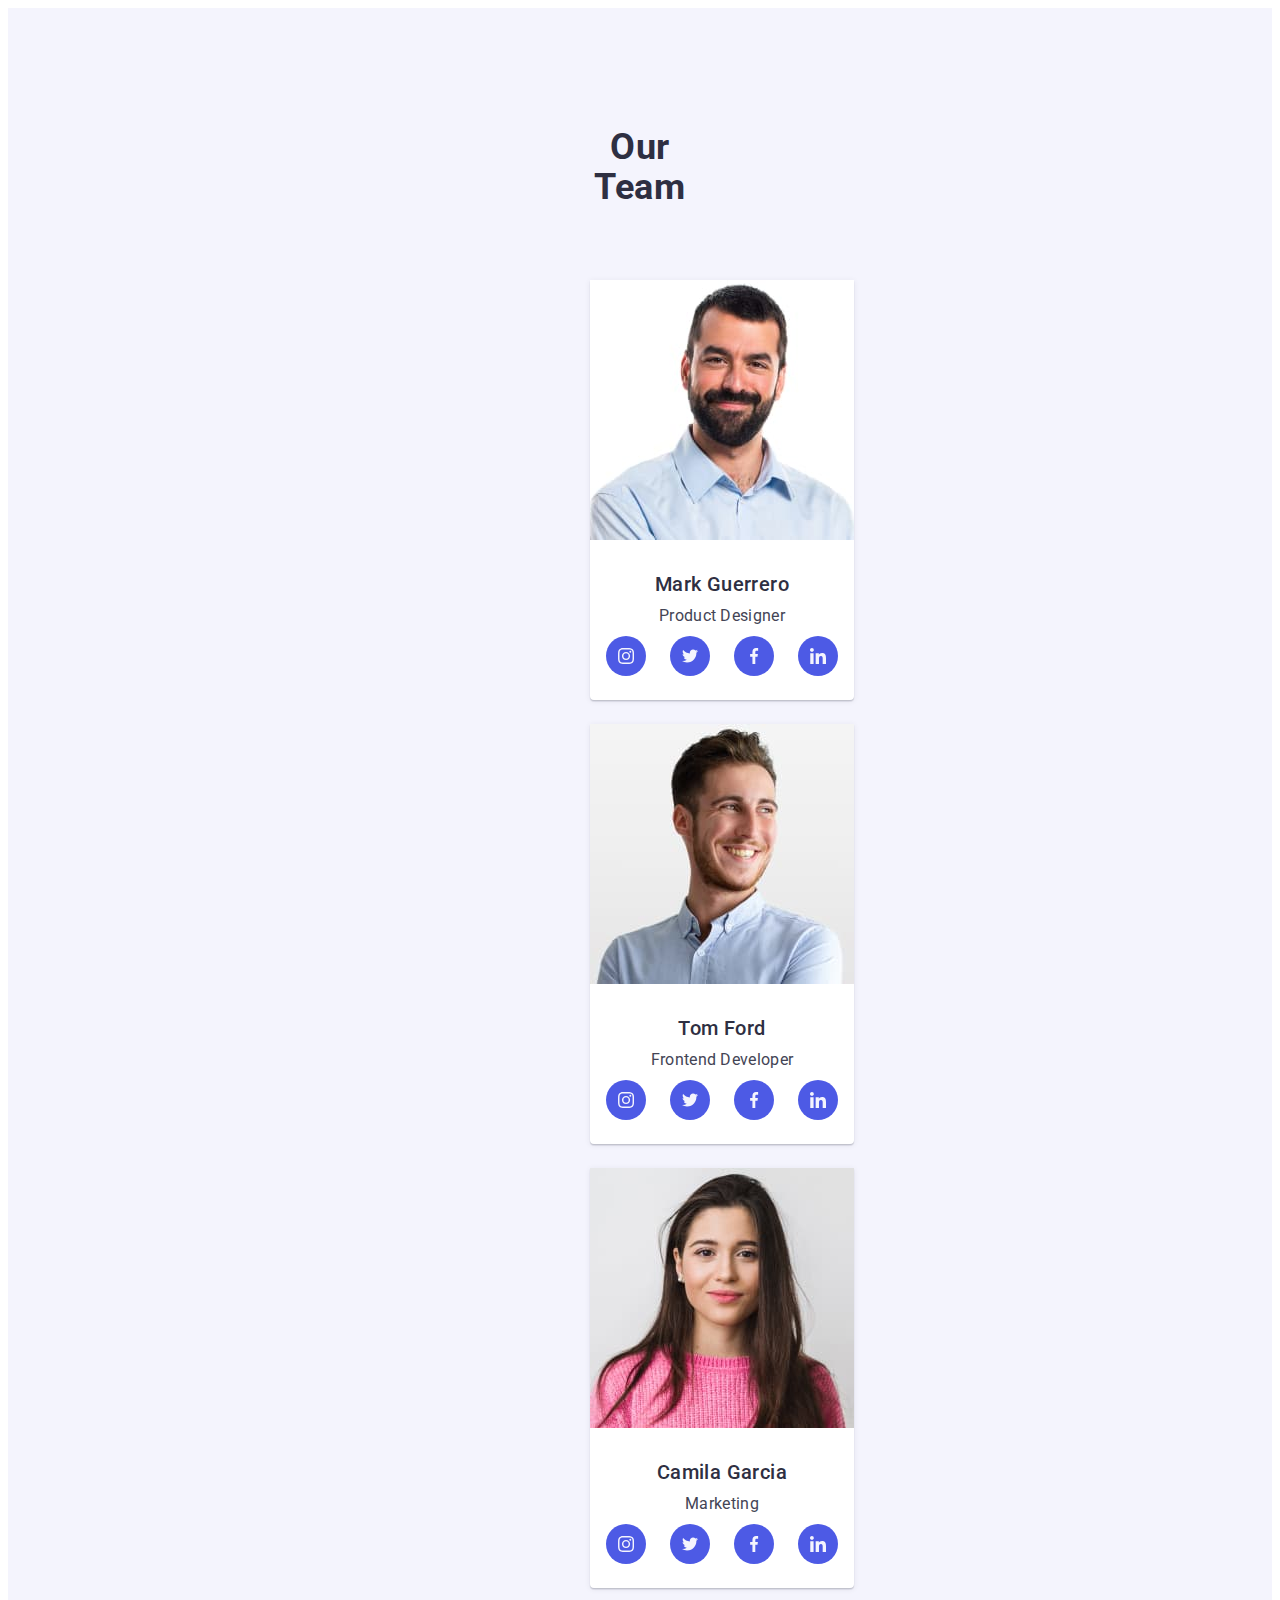
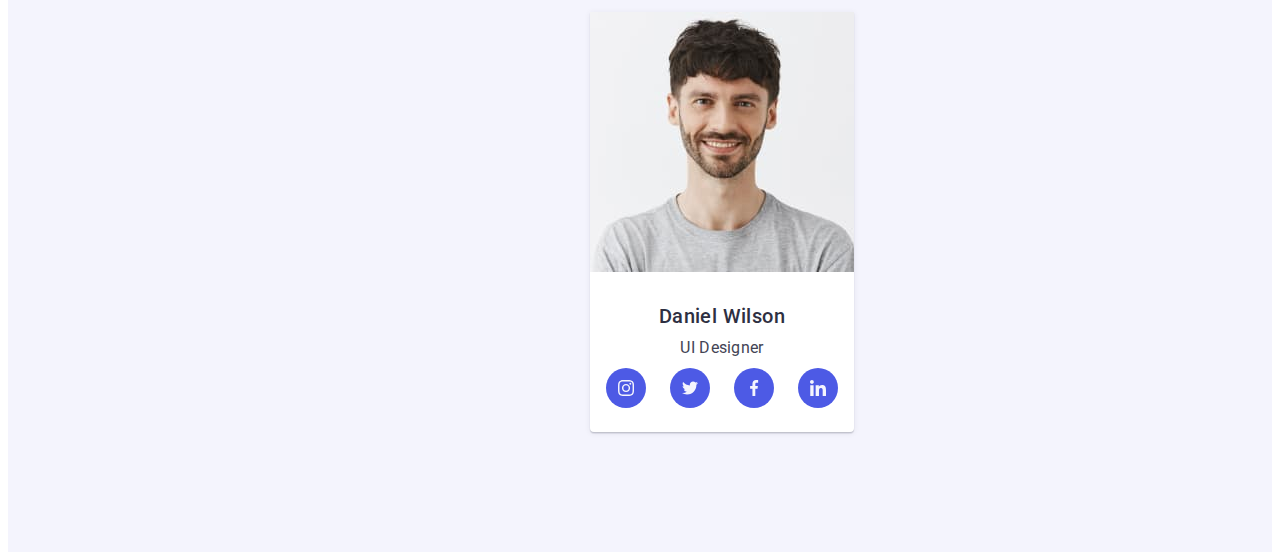
==== index.html @ dfcfbde5 "finish" ====
<!DOCTYPE html>
<html lang="en">
  <head>
    <meta charset="UTF-8" />
    <meta http-equiv="X-UA-Compatible" content="IE=edge" />
    <meta name="viewport" content="width=device-width, initial-scale=1.0" />
    <title>WebStudio</title>
    <link rel="preconnect" href="https://fonts.googleapis.com" />
    <link rel="preconnect" href="https://fonts.gstatic.com" crossorigin />
    <link
      href="https://fonts.googleapis.com/css2?family=Raleway:wght@800&family=Roboto:wght@400;500;700&display=swap"
      rel="stylesheet"
    />
    <link
      rel="stylesheet"
      href="https://cdnjs.cloudflare.com/ajax/libs/modern-normalize/2.0.0/modern-normalize.min.css"
      integrity="sha512-4xo8blKMVCiXpTaLzQSLSw3KFOVPWhm/TRtuPVc4WG6kUgjH6J03IBuG7JZPkcWMxJ5huwaBpOpnwYElP/m6wg=="
      crossorigin="anonymous"
      referrerpolicy="no-referrer"
    />
    <link rel="stylesheet" href="./css/styles.css" />
  </head>
  <body>
    <!-- <header class="header-index">
      <div class="container header-container">
        <nav class="header-nav">
          <a class="header-logo link" href="./index.html"
            >Web<span class="header-logo-studio">Studio</span></a
          >
          <ul class="header-list list">
            <li class="header-item">
              <a class="header-text link emphasis" href="./index.html"
                >Studio</a
              >
            </li>
            <li class="header-item">
              <a class="header-text link" href="./portfolio.html">Portfolio</a>
            </li>
            <li class="header-item">
              <a class="header-text link" href="">Contacts</a>
            </li>
          </ul>
        </nav>
        <address class="header-address">
          <ul class="header-address-list list">
            <li class="header-address-item">
              <a
                class="header-address-link link"
                href="mailto:info@devstudio.com"
                >info@devstudio.com</a
              >
            </li>
            <li class="header-address-item">
              <a class="header-address-link link" href="tel:+110001111111"
                >+11 (000) 111-11-11</a
              >
            </li>
          </ul>
        </address>
      </div>
    </header> -->
    <main>
      <!-- <section class="main-section-button">
        <div class="container">
          <h1 class="section-button-text">
            Effective Solutions for Your Business
          </h1>
          <button class="section-button" type="button" data-modal-open>
            Order Service
          </button>
        </div>
      </section> -->
      <!-- <section class="section-intermedia">
        <div class="container intermedia-container">
          <h2 class="hidden-section visually-hidden" hidden>section2</h2>
          <ul class="intermedia-list list">
            <li class="intermedia-item">
              <div class="intermedia-svg-container">
                <svg class="intermedia-soc-icon" width="64" height="64">
                  <use href="./images/icons.svg#icon-antenna"></use>
                </svg>
              </div>
              <h3 class="intermedia-name">Strategy</h3>
              <p class="intermedia-text">
                Our goal is to identify the business problem to walk away with
                the perfect and creative solution.
              </p>
            </li>
            <li class="intermedia-item">
              <div class="intermedia-svg-container">
                <svg class="intermedia-soc-icon" width="64" height="64">
                  <use href="./images/icons.svg#icon-clock"></use>
                </svg>
              </div>
              <h3 class="intermedia-name">Punctuality</h3>
              <p class="intermedia-text">
                Bring the key message to the brand's audience for the best price
                within the shortest possible time.
              </p>
            </li>
            <li class="intermedia-item">
              <div class="intermedia-svg-container">
                <svg class="intermedia-soc-icon" width="64" height="64">
                  <use href="./images/icons.svg#icon-diagram"></use>
                </svg>
              </div>
              <h3 class="intermedia-name">Diligence</h3>
              <p class="intermedia-text">
                Research and confirm brands that present the strongest digital
                growth opportunities and minimize risk.
              </p>
            </li>
            <li class="intermedia-item">
              <div class="intermedia-svg-container">
                <svg class="intermedia-soc-icon" width="64" height="64">
                  <use href="./images/icons.svg#icon-astronaut"></use>
                </svg>
              </div>
              <h3 class="intermedia-name">Technologies</h3>
              <p class="intermedia-text">
                Design practice focused on digital experiences. We bring forth a
                deep passion for problem-solving.
              </p>
            </li>
          </ul>
        </div>
      </section> -->
      <!-- <section class="section-hover">
        <div class="container hover-container">
          <h2 class="hover">What are we doing</h2>
          <ul class="hover-list list">
            <li class="hover">
              <img
                class="hover-img"
                src="./images/section-2-img-1.jpg"
                alt="media"
                width="360"
                height="300"
              />
            </li>
            <li class="hover">
              <img
                class="hover-img"
                src="./images/section-2-img-2.jpg"
                alt="media"
                width="360"
                height="300"
              />
            </li>
            <li class="hover">
              <img
                class="hover-img"
                src="./images/section-2-img-3.jpg"
                alt="media"
                width="360"
                height="300"
              />
            </li>
          </ul>
        </div>
      </section> -->
      <section class="section-team">
        <div class="container team-container">
          <h2 class="team">Our Team</h2>
          <ul class="team-list list">
            <li class="team-item">
              <img
                class="team-img"
                src="./images/team-1.jpg"
                alt="team"
                width="264"
                height="260"
              />
              <div class="team-text-container">
                <h3 class="team-name">Mark Guerrero</h3>
                <p class="team-text">Product Designer</p>
                <ul class="team-list-soc list">
                  <li class="team-item-soc">
                    <a
                      class="team-link-soc"
                      href=""
                      target="_blank"
                      rel="noopener no-referrer"
                    >
                      <svg class="team-soc-icon" width="16" height="16">
                        <use href="./images/icons.svg#icon-instagram"></use>
                      </svg>
                    </a>
                  </li>
                  <li class="team-item-soc">
                    <a
                      class="team-link-soc"
                      href=""
                      target="_blank"
                      rel="noopener no-referrer"
                    >
                      <svg class="team-soc-icon" width="16" height="16">
                        <use href="./images/icons.svg#icon-twitter"></use>
                      </svg>
                    </a>
                  </li>
                  <li class="team-item-soc">
                    <a
                      class="team-link-soc"
                      href=""
                      target="_blank"
                      rel="noopener no-referrer"
                    >
                      <svg class="team-soc-icon" width="16" height="16">
                        <use href="./images/icons.svg#icon-facebook"></use>
                      </svg>
                    </a>
                  </li>
                  <li class="team-item-soc">
                    <a
                      class="team-link-soc"
                      href=""
                      target="_blank"
                      rel="noopener no-referrer"
                    >
                      <svg class="team-soc-icon" width="16" height="16">
                        <use href="./images/icons.svg#icon-linkedin"></use>
                      </svg>
                    </a>
                  </li>
                </ul>
              </div>
            </li>
            <li class="team-item">
              <img
                class="team-img"
                src="./images/team-2.jpg"
                alt="team"
                width="264"
                height="260"
              />
              <div class="team-text-container">
                <h3 class="team-name">Tom Ford</h3>
                <p class="team-text">Frontend Developer</p>
                <ul class="team-list-soc list">
                  <li class="team-item-soc">
                    <a
                      class="team-link-soc"
                      href=""
                      target="_blank"
                      rel="noopener no-referrer"
                    >
                      <svg class="team-soc-icon" width="16" height="16">
                        <use href="./images/icons.svg#icon-instagram"></use>
                      </svg>
                    </a>
                  </li>
                  <li class="team-item-soc">
                    <a
                      class="team-link-soc"
                      href=""
                      target="_blank"
                      rel="noopener no-referrer"
                    >
                      <svg class="team-soc-icon" width="16" height="16">
                        <use href="./images/icons.svg#icon-twitter"></use>
                      </svg>
                    </a>
                  </li>
                  <li class="team-item-soc">
                    <a
                      class="team-link-soc"
                      href=""
                      target="_blank"
                      rel="noopener no-referrer"
                    >
                      <svg class="team-soc-icon" width="16" height="16">
                        <use href="./images/icons.svg#icon-facebook"></use>
                      </svg>
                    </a>
                  </li>
                  <li class="team-item-soc">
                    <a
                      class="team-link-soc"
                      href=""
                      target="_blank"
                      rel="noopener no-referrer"
                    >
                      <svg class="team-soc-icon" width="16" height="16">
                        <use href="./images/icons.svg#icon-linkedin"></use>
                      </svg>
                    </a>
                  </li>
                </ul>
              </div>
            </li>
            <li class="team-item">
              <img
                class="team-img"
                src="./images/team-3.jpg"
                alt="team"
                width="264"
                height="260"
              />
              <div class="team-text-container">
                <h3 class="team-name">Camila Garcia</h3>
                <p class="team-text">Marketing</p>
                <ul class="team-list-soc list">
                  <li class="team-item-soc">
                    <a
                      class="team-link-soc"
                      href=""
                      target="_blank"
                      rel="noopener no-referrer"
                    >
                      <svg class="team-soc-icon" width="16" height="16">
                        <use href="./images/icons.svg#icon-instagram"></use>
                      </svg>
                    </a>
                  </li>
                  <li class="team-item-soc">
                    <a
                      class="team-link-soc"
                      href=""
                      target="_blank"
                      rel="noopener no-referrer"
                    >
                      <svg class="team-soc-icon" width="16" height="16">
                        <use href="./images/icons.svg#icon-twitter"></use>
                      </svg>
                    </a>
                  </li>
                  <li class="team-item-soc">
                    <a
                      class="team-link-soc"
                      href=""
                      target="_blank"
                      rel="noopener no-referrer"
                    >
                      <svg class="team-soc-icon" width="16" height="16">
                        <use href="./images/icons.svg#icon-facebook"></use>
                      </svg>
                    </a>
                  </li>
                  <li class="team-item-soc">
                    <a
                      class="team-link-soc"
                      href=""
                      target="_blank"
                      rel="noopener no-referrer"
                    >
                      <svg class="team-soc-icon" width="16" height="16">
                        <use href="./images/icons.svg#icon-linkedin"></use>
                      </svg>
                    </a>
                  </li>
                </ul>
              </div>
            </li>
            <li class="team-item">
              <img
                class="team-img"
                src="./images/team-4.jpg"
                alt="team"
                width="264"
                height="260"
              />
              <div class="team-text-container">
                <h3 class="team-name">Daniel Wilson</h3>
                <p class="team-text">UI Designer</p>
                <ul class="team-list-soc list">
                  <li class="team-item-soc">
                    <a
                      class="team-link-soc"
                      href=""
                      target="_blank"
                      rel="noopener no-referrer"
                    >
                      <svg class="team-soc-icon" width="16" height="16">
                        <use href="./images/icons.svg#icon-instagram"></use>
                      </svg>
                    </a>
                  </li>
                  <li class="team-item-soc">
                    <a
                      class="team-link-soc"
                      href=""
                      target="_blank"
                      rel="noopener no-referrer"
                    >
                      <svg class="team-soc-icon" width="16" height="16">
                        <use href="./images/icons.svg#icon-twitter"></use>
                      </svg>
                    </a>
                  </li>
                  <li class="team-item-soc">
                    <a
                      class="team-link-soc"
                      href=""
                      target="_blank"
                      rel="noopener no-referrer"
                    >
                      <svg class="team-soc-icon" width="16" height="16">
                        <use href="./images/icons.svg#icon-facebook"></use>
                      </svg>
                    </a>
                  </li>
                  <li class="team-item-soc">
                    <a
                      class="team-link-soc"
                      href=""
                      target="_blank"
                      rel="noopener no-referrer"
                    >
                      <svg class="team-soc-icon" width="16" height="16">
                        <use href="./images/icons.svg#icon-linkedin"></use>
                      </svg>
                    </a>
                  </li>
                </ul>
              </div>
            </li>
          </ul>
        </div>
      </section>
      <!-- <section class="section-customers">
        <div class="container container-cusromers">
          <h2 class="customers">Customers</h2>
          <ul class="customers-list list">
            <li class="customers-item">
              <a
                class="customers-link link"
                href=""
                target="_blank"
                rel="noopener no-referrer"
              >
                <svg class="customers-soc-icon" width="104" height="56">
                  <use href="./images/icons.svg#icon-Logo"></use>
                </svg>
              </a>
            </li>
            <li class="customers-item">
              <a
                class="customers-link link"
                href=""
                target="_blank"
                rel="noopener no-referrer"
              >
                <svg class="customers-soc-icon" width="104" height="56">
                  <use href="./images/icons.svg#icon-Logo2"></use>
                </svg>
              </a>
            </li>
            <li class="customers-item">
              <a
                class="customers-link link"
                href=""
                target="_blank"
                rel="noopener no-referrer"
              >
                <svg class="customers-soc-icon" width="104" height="56">
                  <use href="./images/icons.svg#icon-Logo3"></use>
                </svg>
              </a>
            </li>
            <li class="customers-item">
              <a
                class="customers-link link"
                href=""
                target="_blank"
                rel="noopener no-referrer"
              >
                <svg class="customers-soc-icon" width="104" height="56">
                  <use href="./images/icons.svg#icon-Logo4"></use>
                </svg>
              </a>
            </li>
            <li class="customers-item">
              <a
                class="customers-link link"
                href=""
                target="_blank"
                rel="noopener no-referrer"
              >
                <svg class="customers-soc-icon" width="104" height="56">
                  <use href="./images/icons.svg#icon-Logo5"></use>
                </svg>
              </a>
            </li>
            <li class="customers-item">
              <a
                class="customers-link link"
                href=""
                target="_blank"
                rel="noopener no-referrer"
              >
                <svg class="customers-soc-icon" width="104" height="56">
                  <use href="./images/icons.svg#icon-Logo6"></use>
                </svg>
              </a>
            </li>
          </ul>
        </div>
      </section> -->
    </main>
    <!-- <footer class="index-footer">
      <div class="container footer-container">
        <div class="index-container">
          <a class="footer-logo link" href="./index.html"
            >Web<span class="footer-logo-studio">Studio</span></a
          >
          <p class="footer-text">
            Increase the flow of customers and sales for your business with
            digital marketing & growth solutions.
          </p>
        </div>
        <div class="social-media-container">
          <p class="social-media">Social media</p>
          <ul class="social-media-list list">
            <li class="social-media-item">
              <a
                class="social-media-link"
                href=""
                target="_blank"
                rel="noopener no-referrer"
              >
                <svg class="soc-media-icon" width="24" height="24">
                  <use href="./images/icons.svg#icon-instagram"></use>
                </svg>
              </a>
            </li>
            <li class="social-media-item">
              <a
                class="social-media-link"
                href=""
                target="_blank"
                rel="noopener no-referrer"
              >
                <svg class="soc-media-icon" width="24" height="24">
                  <use href="./images/icons.svg#icon-twitter"></use>
                </svg>
              </a>
            </li>
            <li class="social-media-item">
              <a
                class="social-media-link"
                href=""
                target="_blank"
                rel="noopener no-referrer"
              >
                <svg class="soc-media-icon" width="24" height="24">
                  <use href="./images/icons.svg#icon-facebook"></use>
                </svg>
              </a>
            </li>
            <li class="social-media-item">
              <a
                class="social-media-link"
                href=""
                target="_blank"
                rel="noopener no-referrer"
              >
                <svg class="soc-media-icon" width="24" height="24">
                  <use href="./images/icons.svg#icon-linkedin"></use>
                </svg>
              </a>
            </li>
          </ul>
        </div>
        <div class="footer-form-container">
          <p class="footer-form-text">Subscribe</p>
          <form class="footer-form">
            <label class="footer-label">
              <input
                class="footer-input"
                type="email"
                placeholder="E-mail"
                name="footer-input"
              />
            </label>
            <button type="submit" class="button-submit">
              Subscribe
              <svg class="submit-icon" width="24" height="24">
                <use href="./images/icons.svg#icon-frame"></use>
              </svg>
            </button>
          </form>
        </div>
      </div>
    </footer> -->
    <!-- <div class="backdrop is-hidden" data-modal>
      <div class="modal">
        <button type="button" class="modal-close" data-modal-close>
          <svg class="modal-close-icon" width="8" height="8">
            <use href="./images/icons.svg#icon-close-black"></use>
          </svg>
        </button>
        <p class="modal-title">Leave your contacts and we will call you back</p>
        <form class="modal-form">
          <div class="label-container">
            <label for="user-name" class="user-label">Name</label>
            <div class="input-container">
              <input
                id="user-name"
                type="text"
                name="user-name"
                class="modal-input"
              />
              <svg class="modal-icon" width="18" height="24">
                <use href="./images/icons.svg#icon-person-black"></use>
              </svg>
            </div>
          </div>
          <div class="label-container">
            <label for="user-tel" class="user-label">Phone</label>
            <div class="input-container">
              <input
                id="user-tel"
                type="tel"
                name="user-tel"
                class="modal-input"
              />
              <svg class="modal-icon" width="18" height="24">
                <use href="./images/icons.svg#icon-phone-black"></use>
              </svg>
            </div>
          </div>
          <div class="label-container">
            <label for="user-email" class="user-label">Email</label>
            <div class="input-container">
              <input
                id="user-email"
                type="email"
                name="user-email"
                class="modal-input"
              />
              <svg class="modal-icon" width="18" height="24">
                <use href="./images/icons.svg#icon-email-black"></use>
              </svg>
            </div>
          </div>
          <div class="comment-container">
            <label for="user-comment" class="user-label">Comment</label>
            <textarea
              name="user-comment"
              id="user-comment"
              placeholder="Text input"
              cols="30"
              rows="10"
              class="text-area"
            ></textarea>
          </div>
          <div class="checkbox-container">
            <input
              type="checkbox"
              value="true"
              id="user-privacy"
              name="user-privacy"
              class="checkbox visually-hidden"
            />
            <label for="user-privacy" class="checkbox-label"
              ><span class="label-span">
                <svg class="checkbox-icon" width="10" height="8">
                  <use href="./images/icons.svg#icon-property-1click"></use>
                </svg>
              </span>
              I accept the terms and conditions of the
              <a href="" class="checkbox-link">Privacy Policy</a>
            </label>
          </div>
          <button type="submit" class="modal-button">Send</button>
        </form>
      </div>
    </div> -->
    <script src="./js/modal.js"></script>
  </body>
</html>
---- css/styles.css ----
:root {
    --title-color: #2E2F42;
    --iten-color: #434455;
    --logo-color: #4D5AE5;
    --about-color: #404BBF;
    --hero-color: #FFFFFF;
    --footer-text-color: #F4F4FD;
}

body {
    font-family: "Roboto", sans-serif;
    color: var(--iten-color);
    background-color: var(--hero-color);
}

p,
h1,
h2,
h3,
h4,
h5,
h6 {
    margin: 0;
}

ul,
ol {
    margin: 0;
    padding: 0;
}

.list {
    list-style: none;
}

.link {
    text-decoration: none;
}

.container {
    width: 100px;
    padding-left: 15px;
    padding-right: 15px;
    margin: 0 auto;
}

/* INDEX */

/* HEADER */

.header-index {
    border-bottom: 1px solid #e7e9fc;
    box-shadow: 0px 2px 1px rgba(46, 47, 66, 0.08),
        0px 1px 1px rgba(46, 47, 66, 0.16),
        0px 1px 6px rgba(46, 47, 66, 0.08);
}

.header-container {
    display: flex;
    align-items: center;
    height: 72px;
}

.header-nav {
    display: flex;
    align-items: center;
}

.header-list {
    display: flex;
    gap: 40px;
}

.header-logo {
    font-family: 'Raleway', sans-serif;
    font-style: normal;
    font-weight: 800;
    font-size: 18px;
    line-height: 1.17;
    letter-spacing: 0.03em;
    text-transform: uppercase;
    color: var(--logo-color);
    margin-right: 76px;
}

.header-logo-studio {
    font-family: 'Raleway', sans-serif;
    font-style: normal;
    font-weight: 800;
    font-size: 18px;
    line-height: 1.17;
    letter-spacing: 0.03em;
    text-transform: uppercase;
    color: var(--title-color);
}

.header-nav {
    list-style: none;
}


.header-text {
    font-weight: 500;
    font-size: 16px;
    line-height: 1.5;
    letter-spacing: 0.02em;
    color: var(--title-color);
    padding: 24px 0 26px;
    position: relative;
    transition: color 250ms cubic-bezier(0.4, 0, 0.2, 1);
}

.header-text:hover,
.header-text:focus {
    color: var(--about-color);
}

.header-list {

}

.header-text:hover::after {
    content: "";
    display: block;
    position: absolute;
    left: 0;
    bottom: -1px;
    width: 100%;
    height: 4px;
    border-radius: 2px;
    background-color: #404BBF;
}

.emphasis {
    color: var(--about-color);
    position: relative;
}

.header-text.emphasis::after {
    content: "";
    display: block;
    position: absolute;
    left: 0;
    bottom: -1px;
    width: 100%;
    height: 4px;
    border-radius: 2px;
    background-color: #404BBF;
}

/* ADDRESS */

.header-address-list {
    display: flex;
    align-items: center;
    gap: 40px;
}

.header-address {
    font-style: normal;
    margin-left: auto;
}

.header-address-link {
    font-size: 16px;
    line-height: 1.5;
    letter-spacing: 0.02em;
    color: var(--iten-color);
    transition: color 250ms cubic-bezier(0.4, 0, 0.2, 1);
}

.header-address-link:hover,
.header-address-link:focus {
    color: var(--about-color);
}

/* BUTTON */

.main-section-button {
    padding: 188px 0 188px;
    background-image: linear-gradient(rgba(46, 47, 66, 0.7), rgba(46, 47, 66, 0.7)), url(../images/people-office.jpg);
    background-repeat: no-repeat;
    background-position: center;
    background-size: cover;
    max-width: 1440px;
    margin: 0 auto;
}

.main-section-button {
    background-color: var(--title-color);
}

.section-button {
    width: 169px;
    height: 56px;
    font-family: 'Roboto', sans-serif;
    font-style: normal;
    font-weight: 500;
    font-size: 16px;
    line-height: 1.5;
    letter-spacing: 0.04em;
    color: var(--hero-color);
    cursor: pointer;
    background-color: var(--logo-color);
    border-radius: 4px;
    min-width: 169px;
    display: block;
    border: none;
    margin-left: auto;
    margin-right: auto;
    transition: background-color 250ms cubic-bezier(0.4, 0, 0.2, 1);
}

.section-button:hover,
.section-button:focus {
    background-color: var(--about-color);
}

.section-button-text {
    font-weight: 700;
    font-size: 56px;
    line-height: 1.07;
    text-align: center;
    letter-spacing: 0.02em;
    color: var(--hero-color);
    max-width: 496px;
    margin-bottom: 48px;
    margin-right: auto;
    margin-left: auto;
}

/* INTERMEDIA */

.visually-hidden {
    position: absolute;
    width: 1px;
    height: 1px;
    margin: -1px;
    border: 0;
    padding: 0;
    white-space: nowrap;
    clip-path: inset(100%);
    clip: rect(0 0 0 0);
    overflow: hidden;
}

.section-intermedia {
    padding: 120px 0 120px;
}

.intermedia-list {
    display: flex;
    gap: 24px;
}

.intermedia-item {
    width: calc((100% - 72px) / 4);
    margin: 0;
    padding: 0;
}

.intermedia-svg-container {
    display: flex;
    align-items: center;
    justify-content: center;
    height: 112px;
    width: 264px;
    background-color: #f4f4fd;
    border-radius: 4px;
    margin-bottom: 8px;
}


.intermedia-name {
    font-weight: 500;
    font-size: 20px;
    line-height: 1.2;
    letter-spacing: 0.02em;
    margin-bottom: 8px;
    color: var(--title-color);
}

.intermedia-text {
    font-size: 16px;
    line-height: 1.5;
    letter-spacing: 0.02em;
    color: var(--iten-color);
}

/* HOVER */

.hover-img {
    display: block;
}

.section-hover {
    padding-bottom: 120px;
}

.hover-containe {
    display: flex;
    align-items: center;

}

.hover-list {
    display: flex;
    align-items: center;
    gap: 24px;
}

.hover {
    font-weight: 700;
    font-size: 36px;
    line-height: 1.11;
    letter-spacing: 0.02em;
    text-transform: capitalize;
    color: var(--title-color);
    text-align: center;
}

/* TEAM */


.section-team {
    background-color: var(--footer-text-color);
    padding: 120px 0 120px;
}

.team-img {
    display: block;
}

.team-text-container {
    padding: 32px 16px;
}

.team-item {
    background-color: var(--hero-color);
    border-radius: 0px 0px 4px 4px;
    width: calc((100% - 72px) / 1);
    width: 264px;
    box-shadow: 0px 1px 6px rgba(46, 47, 66, 0.08), 0px 1px 1px rgba(46, 47, 66, 0.16), 0px 2px 1px rgba(46, 47, 66, 0.08);
}

.team-list {
    display: flex;
    flex-wrap: wrap;
    gap: 24px;

}

.team {
    font-weight: 700;
    font-size: 36px;
    line-height: 1.11;
    letter-spacing: 0.02em;
    text-transform: capitalize;
    color: var(--title-color);
    text-align: center;
    margin-bottom: 72px;
}


.team-name {
    font-weight: 500;
    font-size: 20px;
    line-height: 1.2;
    letter-spacing: 0.02em;
    color: var(--title-color);
    text-align: center;
    margin-bottom: 8px;
}

.team-text {
    font-size: 16px;
    line-height: 1.5;
    letter-spacing: 0.02em;
    text-align: center;
    color: var(--iten-color)
}

.team-list-soc {
    display: flex;
    justify-content: center;
    gap: 24px;
}

.team-item-soc {
    width: 40px;
    height: 40px;
}

.team-link-soc {
    background-color: var(--logo-color);
    border-radius: 50%;
    width: 100%;
    height: 100%;
    display: flex;
    align-items: center;
    justify-content: center;
    margin-top: 8px;
    transition: background-color 250ms cubic-bezier(0.4, 0, 0.2, 1);
}

.team-link-soc:hover,
.team-link-soc:focus {
    background-color: var(--about-color);
}

.team-soc-icon {
    fill: #F4F4FD;
}

/* CUSTOMERS */

.section-customers {
    padding-top: 120px;
    padding-bottom: 120px;
}


.customers {
    font-style: normal;
    font-weight: 700;
    font-size: 36px;
    line-height: 1.11;
    letter-spacing: 0.02em;
    text-align: center;
    text-transform: capitalize;
    color:#2e2f42;
    margin-bottom: 72px;
}

.customers-list {
    display: flex;
    align-items: center;
    gap: 24px;
}

.customers-link {
    border: 1px solid #8e8f99;
    border-radius: 4px;
    width: 168px;
    height: 88px;
    display: flex;
    align-items: center;
    justify-content: center;
    color: #8e8f99;
    transition: border-color 250ms cubic-bezier(0.4, 0, 0.2, 1), color 250ms cubic-bezier(0.4, 0, 0.2, 1);
}

.customers-link:hover,
.customers-link:focus {
    border-color: #404BBF;
    color: var(--about-color);
}

.customers-soc-icon {
    fill: currentColor;
}

.customers-soc-icon:hover,
.customers-soc-icon:focus {
    fill: #404BBF;
}

/* FOOTER */

.footer-container {
    display: flex;
    align-items: baseline;
}

.index-container {
    margin-right: 120px;
}

.index-footer {
    background-color: var(--title-color);
    padding: 100px 0;
}

.footer-logo {
    font-family: 'Raleway', sans-serif;
    font-weight: 800;
    font-size: 18px;
    line-height: 1.17;
    letter-spacing: 0.03em;
    text-transform: uppercase;
    color: var(--logo-color);
    display: inline-block;
    margin-bottom: 16px;
}

.footer-logo-studio {
    font-family: 'Raleway', sans-serif;
    font-style: normal;
    font-weight: 800;
    font-size: 18px;
    line-height: 1.17;
    letter-spacing: 0.03em;
    text-transform: uppercase;
    color: var(--footer-text-color);
}

.footer-text {
    font-size: 16px;
    line-height: 1.5;
    letter-spacing: 0.02em;
    color: var(--footer-text-color);
    max-width: 264px;
}

/* SOCIAL-MEDIA */

.social-media {
    font-weight: 500;
    font-size: 16px;
    line-height: 1.5;
    letter-spacing: 0.02em;
    color: #FFFFFF;
    margin-bottom: 16px;
}

.social-media-list {
    display: flex;
    gap: 16px;
}

.social-media-item {
    width: 40px;
    height: 40px;
}

.social-media-link {
    background-color: var(--logo-color);
    border-radius: 50%;
    width: 100%;
    height: 100%;
    display: flex;
    align-items: center;
    justify-content: center;
    transition: background-color 250ms cubic-bezier(0.4, 0, 0.2, 1);
}

.social-media-link:hover,
.social-media-link:focus {
    background-color: #31D0AA;
}

.soc-media-icon {
    fill: #F4F4FD;
}

.footer-form-container {
    margin-bottom: 16px;
    font-weight: 500;
    font-size: 16px;
    line-height: 1.5;
    letter-spacing: 0.02em;
    color: #ffffff;
    margin-left: 96px;
}

.footer-form {
    display: flex;
    margin-top: 16px;
    gap: 24px;
}

.footer-form-text {
    margin-bottom: 16px;
}

.footer-input {
    width: 264px;
    height: 40px;
    border: 1px solid #ffffff;
    background-color: transparent;
    font-size: 12px;
    line-height: 1.5;
    letter-spacing: 0.04em;
    padding-left: 16px;
    filter: drop-shadow(0px 4px 4px rgba(0, 0, 0, 0.15));
    border-radius: 4px;
    color: #ffffff;
}

.footer-input::placeholder {
    color: #ffffff;
}

.button-submit {
    min-width: 165px;
    height: 40px;
    display: flex;
    justify-content: center;
    align-items: center;
    font-family: "Roboto", sans-serif;
    font-size: 16px;
    font-weight: 500;
    line-height: 1.5;
    letter-spacing: 0.04em;
    color: #ffffff;
    cursor: pointer;
    background-color: #4D5AE5;
    border: none;
    border-radius: 4px;
}

.submit-icon {
    margin-left: 16px;
    fill: #FFFFFF;
}

/* BACKDROP */

.backdrop {
    position: fixed;
    width: 100%;
    height: 100%;
    background-color: rgba(46, 47, 66, 0.4);
    top: 0;
    transition: opacity 250ms cubic-bezier(0.4, 0, 0.2, 1),
        visibility 250ms cubic-bezier(0.4, 0, 0.2, 1);
}

.modal {
    padding: 0 24px 0 24px;
    position: absolute;
    top: 50%;
    left: 50%;
    transform: translate(-50%, -50%) scale(1);
    transition: transform 250ms linear;
    width: 408px;
    min-height: 584px;
    background: #FCFCFC;
    box-shadow: 0px 1px 1px rgba(0, 0, 0, 0.14), 0px 1px 3px rgba(0, 0, 0, 0.12), 0px 2px 1px rgba(0, 0, 0, 0.2);
    border-radius: 4px;
    transition: transform 250ms cubic-bezier(0.4, 0, 0.2, 1);
    padding: 72px 24px 24px 24px;
}

.backdrop.is-hidden .modal {
    transform: translate(-50%, -50%) scaleY(0);
}

.modal-close-icon {
    transition: fill 250ms cubic-bezier(0.4, 0, 0.2, 1);
}

.modal-close {
    width: 24px;
    height: 24px;
    top: 24px;
    right: 24px;
    border-radius: 50%;
    border: 1px solid rgba(0, 0, 0, 0.1);
    justify-content: center;
    align-items: center;
    background-color: #E7E9FC;
    position: absolute;
    padding: 0;
    cursor: pointer;
    display: flex;
    color: var(--title-color);
    transition: background-color 250ms cubic-bezier(0.4, 0, 0.2, 1), border 250ms cubic-bezier(0.4, 0, 0.2, 1);
}

.modal-close:hover, 
.modal-close:focus {
    border: none;
    background-color: #404BBF;
    color: #FFFFFF;
}

.modal-close-icon {
    fill: currentColor;
}

.modal-close-icon:hover, 
.modal-close-icon:focus {
    fill: #FFFFFF;
}

.is-hidden {
    visibility: hidden;
    opacity: 0;
    pointer-events: none;
}

.modal-title {
    color: var(--navyblue, #2E2F42);
    text-align: center;
    font-size: 16px;
    font-weight: 500;
    line-height: 1.5;
    margin-bottom: 16px;
    letter-spacing: 0.02em;
}

.modal-input {
    width: 100%;
    height: 40px;
    border: 1px solid rgba(46, 47, 66, 0.4);
    border-radius: 4px;
    background-color: transparent;
    padding-left: 38px;
    outline: transparent;
    transition: border-color 250ms cubic-bezier(0.4, 0, 0.2, 1);
}

.modal-input:hover, 
.modal-input:focus {
    border-color: #4D5AE5;
}

.modal-input:focus, .modal-icon {
    fill: #4D5AE5;
}


.modal-icon {
    position: absolute;
    left: 16px;
    top: 50%;
    transform: translateY(-50%);
    transition: fill 250ms cubic-bezier(0.4, 0, 0.2, 1);
}

.modal-icon:hover {
    fill: #4D5AE5;
}

.label-container {
    margin-bottom: 8px;
}

.user-label {
   font-size: 12px;
   line-height: 1.17;
   letter-spacing: 0.04em;
   color: #8e8f99; 
   display: block;
   margin-bottom: 4px;

}

.input-container {
    position: relative;
}

.comment-container {
    margin-bottom: 16px;
}

.text-area {
    width: 100%;
    height: 120px;
    font-size: 12px;
    line-height: 1.17;
    letter-spacing: 0.04em;
    color: rgba(46, 47, 66, 0.4);
    border-radius: 4px;
    background-color: transparent;
    padding: 8px 16px;
    outline: transparent;
    resize: none;
    transition: border-color 250ms cubic-bezier(0.4, 0, 0.2, 1) ;
    border: 1px solid rgba(46, 47, 66, 0.4);
}

.text-area:focus {
    border-color: #4D5AE5;
}

.checkbox-container {
    margin-bottom: 24px;
}


.checkbox-label {
    font-size: 12px;
    line-height: 1.17;
    letter-spacing: 0.04em;
    color: #8e8f99;
}

.label-span {
    width: 16px;
    height: 16px;
    border: 1px solid rgba(46, 47, 66, 0.4);
    border-radius: 2px;
    transition: background-color 250ms cubic-bezier(0.4, 0, 0.2, 1),
    border 250ms cubic-bezier(0.4, 0, 0.2, 1),
    fill 250ms cubic-bezier(0.4, 0, 0.2, 1);
    display: inline-flex;
    align-items: center;
    justify-content: center;
    fill: transparent;

}

input:checked + label > span {
    background-color: #404bbf;
    border: none;
    fill: #F4F4FD;
}

.checkbox-link {
    color: #4D5AE5;
}

.modal-button {
    width: 169px;
    height: 56px;
    font-family: 'Roboto', sans-serif;
    font-style: normal;
    font-weight: 500;
    font-size: 16px;
    line-height: 1.5;
    letter-spacing: 0.04em;
    color: var(--hero-color);
    cursor: pointer;
    background-color: var(--logo-color);
    border-radius: 4px;
    min-width: 169px;
    display: block;
    border: none;
    margin-top: 24px;
    margin-left: auto;
    margin-right: auto;
    transition: background-color 250ms cubic-bezier(0.4, 0, 0.2, 1);
    box-shadow: 0px 4px 4px 0px rgba(0, 0, 0, 0.15);
}

/* PORTFOLIO */

/* HEADER */

.header-portfolio {
    border-bottom: 1px solid #e7e9fc;
}

.prt-header-container {
    display: flex;
    align-items: center;
    height: 72px;
}

.logo {
    font-family: 'Raleway', sans-serif;
    font-style: normal;
    font-weight: 800;
    font-size: 18px;
    line-height: 1.17;
    letter-spacing: 0.03em;
    text-transform: uppercase;
    color: var(--logo-color);
    margin-right: 76px;
}

.logo-stodio {
    font-family: 'Raleway', sans-serif;
    font-style: normal;
    font-weight: 800;
    font-size: 18px;
    line-height: 1.17;
    letter-spacing: 0.03em;
    text-transform: uppercase;
    color: var(--title-color);
}

.nav {
    display: flex;
    align-items: center;
}

.nav-list {
    display: flex;
    gap: 40px;
}

.nav-text {
    font-weight: 500;
    font-size: 16px;
    line-height: 1.5;
    letter-spacing: 0.02em;
    color: var(--title-color);
    padding: 24px 0 26px;
    position: relative;
    transition: color 250ms cubic-bezier(0.4, 0, 0.2, 1);
}

.nav-text:hover,
.nav-text:focus {
    color: var(--about-color);
}

.nav-text:hover:after {
    content: "";
    display: block;
    position: absolute;
    left: 0;
    bottom: -1px;
    width: 100%;
    height: 4px;
    border-radius: 2px;
    background-color: #404BBF;
}

.emphasist {
    color: var(--about-color);
    position: relativ
}

.nav-text.emphasist::after {
    content: "";
    display: block;
    position: absolute;
    left: 0;
    bottom: -1px;
    width: 100%;
    height: 4px;
    border-radius: 2px;
    background-color: #404BBF;
}

.address {
    font-style: normal;
    display: flex;
}

.address-list {
    list-style: none;
    display: flex;
    gap: 40px;
    margin-left: 332px;
}

.address-text {
    font-size: 16px;
    line-height: 1.5;
    letter-spacing: 0.02em;
    color: var(--iten-color);
    transition: color 250ms cubic-bezier(0.4, 0, 0.2, 1);
}

.address-text:hover,
.address-text:focus {
    color: var(--about-color);
}

/* FILTERS */

.visually-hidden {
    position: absolute;
    width: 1px;
    height: 1px;
    margin: -1px;
    border: 0;
    padding: 0;
    white-space: nowrap;
    clip-path: inset(100%);
    clip: rect(0 0 0 0);
    overflow: hidden;
}

.filters {
    padding-top: 96px;
    padding-bottom: 120px;
}

.filters-list {
    display: flex;
    gap: 24px;
    justify-content: center;
    margin-bottom: 72px;
}

.button {
    min-width: 69px;
    height: 48px;
    font-family: 'Roboto', sans-serif;
    font-style: normal;
    font-weight: 500;
    font-size: 16px;
    line-height: 1.5;
    letter-spacing: 0.04em;
    color: var(--logo-color);
    cursor: pointer;
    background-color: var(--footer-text-color);
    padding: 12px 24px;
    border: 1px solid #e7e9fc;
    border-radius: 4px;
    transition: color 250ms cubic-bezier(0.4, 0, 0.2, 1),
    background-color 250ms cubic-bezier(0.4, 0, 0.2, 1),
    border-color 250ms cubic-bezier(0.4, 0, 0.2, 1),
    box-shadow 250ms cubic-bezier(0.4, 0, 0.2, 1);
}

.button:hover,
.button:focus {
    background-color: var(--about-color);
    color: var(--hero-color);
    border: 1px solid transparent;
    box-shadow: 0px 3px 1px rgba(0, 0, 0, 0.1),
        0px 2px 1px rgba(0, 0, 0, 0.08),
        0px 2px 2px rgba(0, 0, 0, 0.12);
}

/* ROW */

.row-link {
    width: calc((100%-48px)/3);
    display: block;
    transition: box-shadow 250ms cubic-bezier(0.4, 0, 0.2, 1);
}

.row-link:hover,
.row-link:focus {
    box-shadow: 0px 1px 6px rgba(46, 47, 66, 0.08), 0px 1px 1px rgba(46, 47, 66, 0.16), 0px 2px 1px rgba(46, 47, 66, 0.08);
}

.row-img {
    padding: 32px 16px;
    border: 1px solid #e7e9fc;
    border-top: none;
    margin-bottom: 8px;
}

.row-cover-wrap {
    position: relative;
    overflow: hidden;
}

.row-cover-text {
    position: absolute;
    top: 0;
    font-family: 'Roboto', sans-serif;
    font-style: normal;
    font-weight: 400;
    font-size: 16px;
    line-height: 1.5;
    letter-spacing: 0.02em;
    color: #F4F4FD;
    background-color: #4D5AE5;
    padding: 40px 32px;
    transform: translateY(100%);
    transition: transform 250ms cubic-bezier(0.4, 0, 0.2, 1);
    height: 100%;
    width: 100%;
}

.row-link:hover .row-cover-text {
    transform: translateY(0); 
}

.row-link:focus .row-cover-text {
    transform: translateY(0);
}

.img-portfolio {
    display: block;
}


.row-list {
    list-style: none;
    display: flex;
    flex-wrap: wrap;
    column-gap: 24px;
    row-gap: 48px;
}

.row-link {
    text-decoration: none;
}

.row-name {
    font-weight: 500;
    font-size: 20px;
    line-height: 1.2;
    letter-spacing: 0.02em;
    color: var(--title-color);
}

.row-text {
    color: var(--iten-color);
    font-size: 16px;
    line-height: 1.5;
    letter-spacing: 0.02em;
}

/* FOOTER */

.portfolio-footer-container {
    margin-right: 120px;
}

.portfolio-footer {
    background-color: var(--title-color);
    padding: 100px 0;
}

.portfolio-logo {
    font-family: 'Raleway', sans-serif;
    font-style: normal;
    font-weight: 800;
    font-size: 18px;
    line-height: 1.17;
    letter-spacing: 0.03em;
    text-transform: uppercase;
    color: var(--logo-color);
}

.portfolio-logo-studio {
    font-family: 'Raleway', sans-serif;
    color: var(--footer-text-color);
}

.portfolio-footer-text {
    font-size: 16px;
    line-height: 1.5;
    letter-spacing: 0.02em;
    color: var(--footer-text-color);
    max-width: 264px;
    margin-top: 16px;
}

@media screen and (min-width: 428px;) {
    .container {
        max-width: 426px;
    }
}
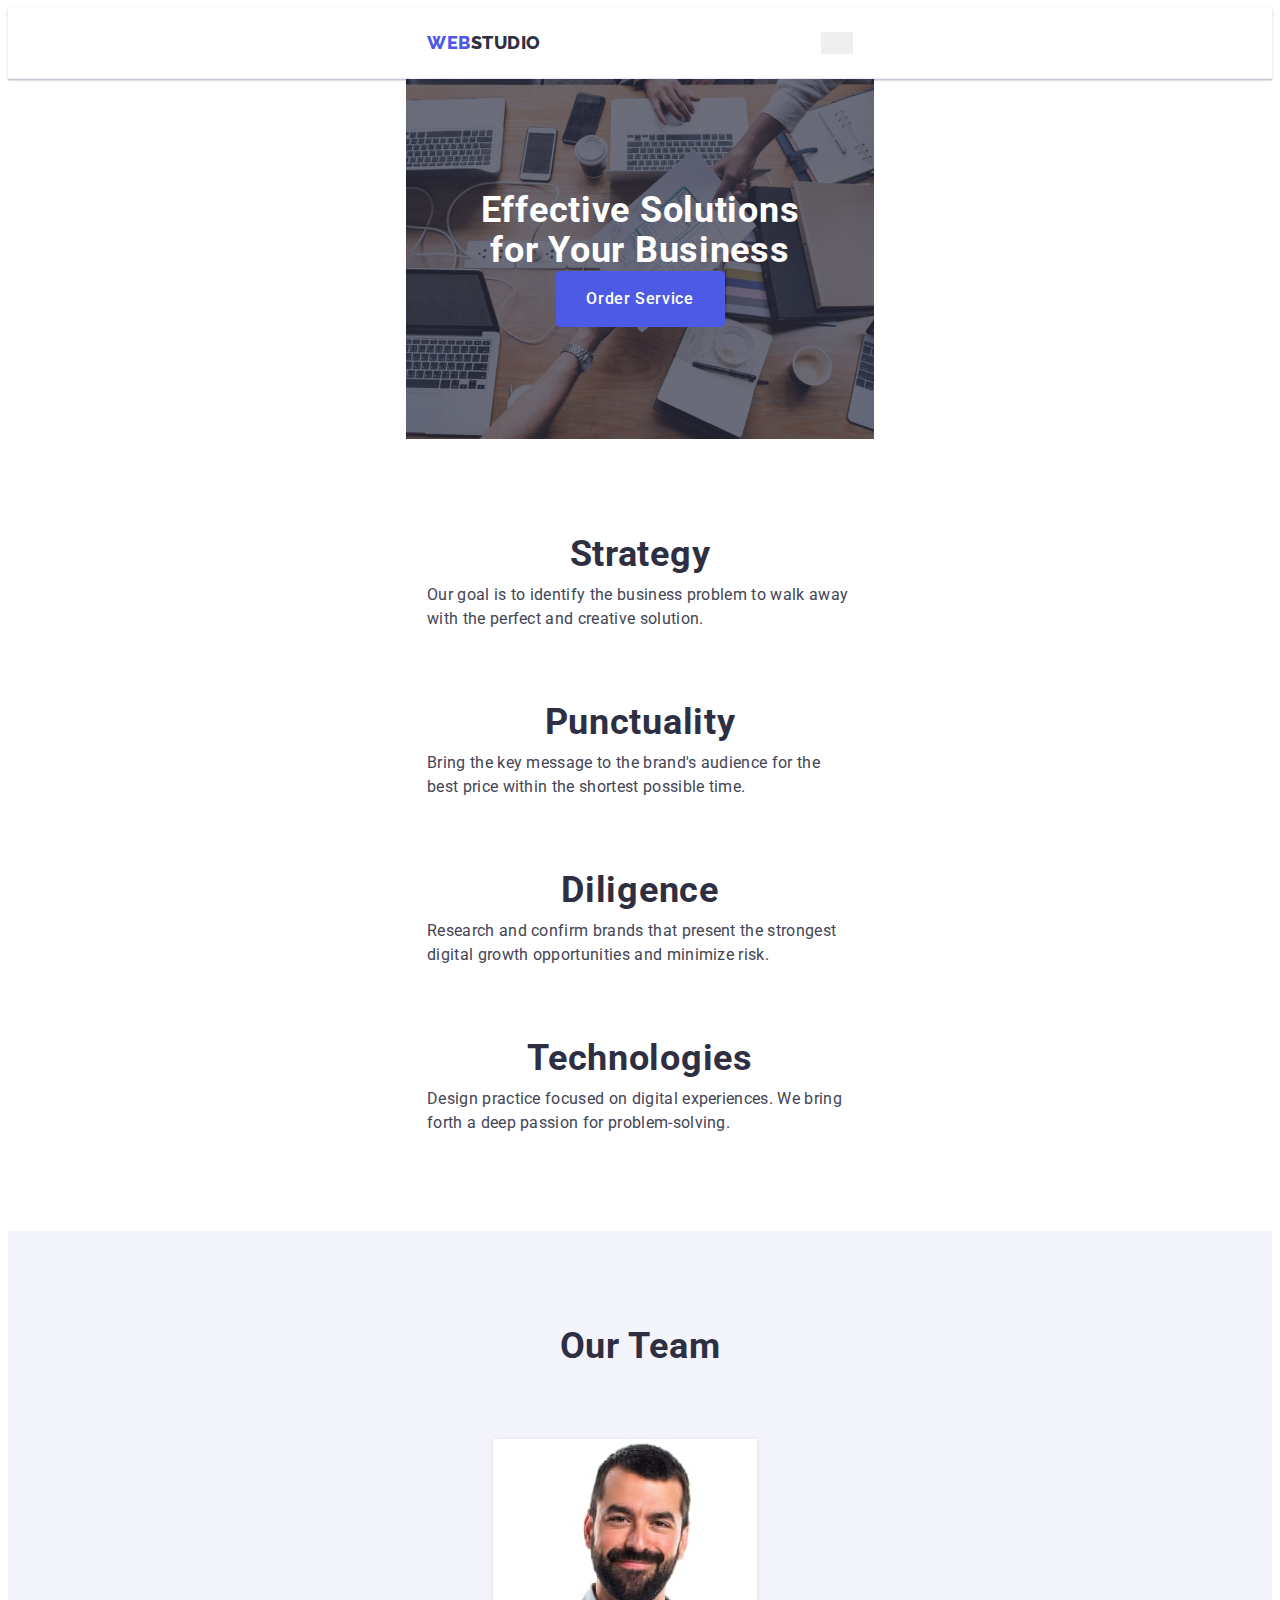
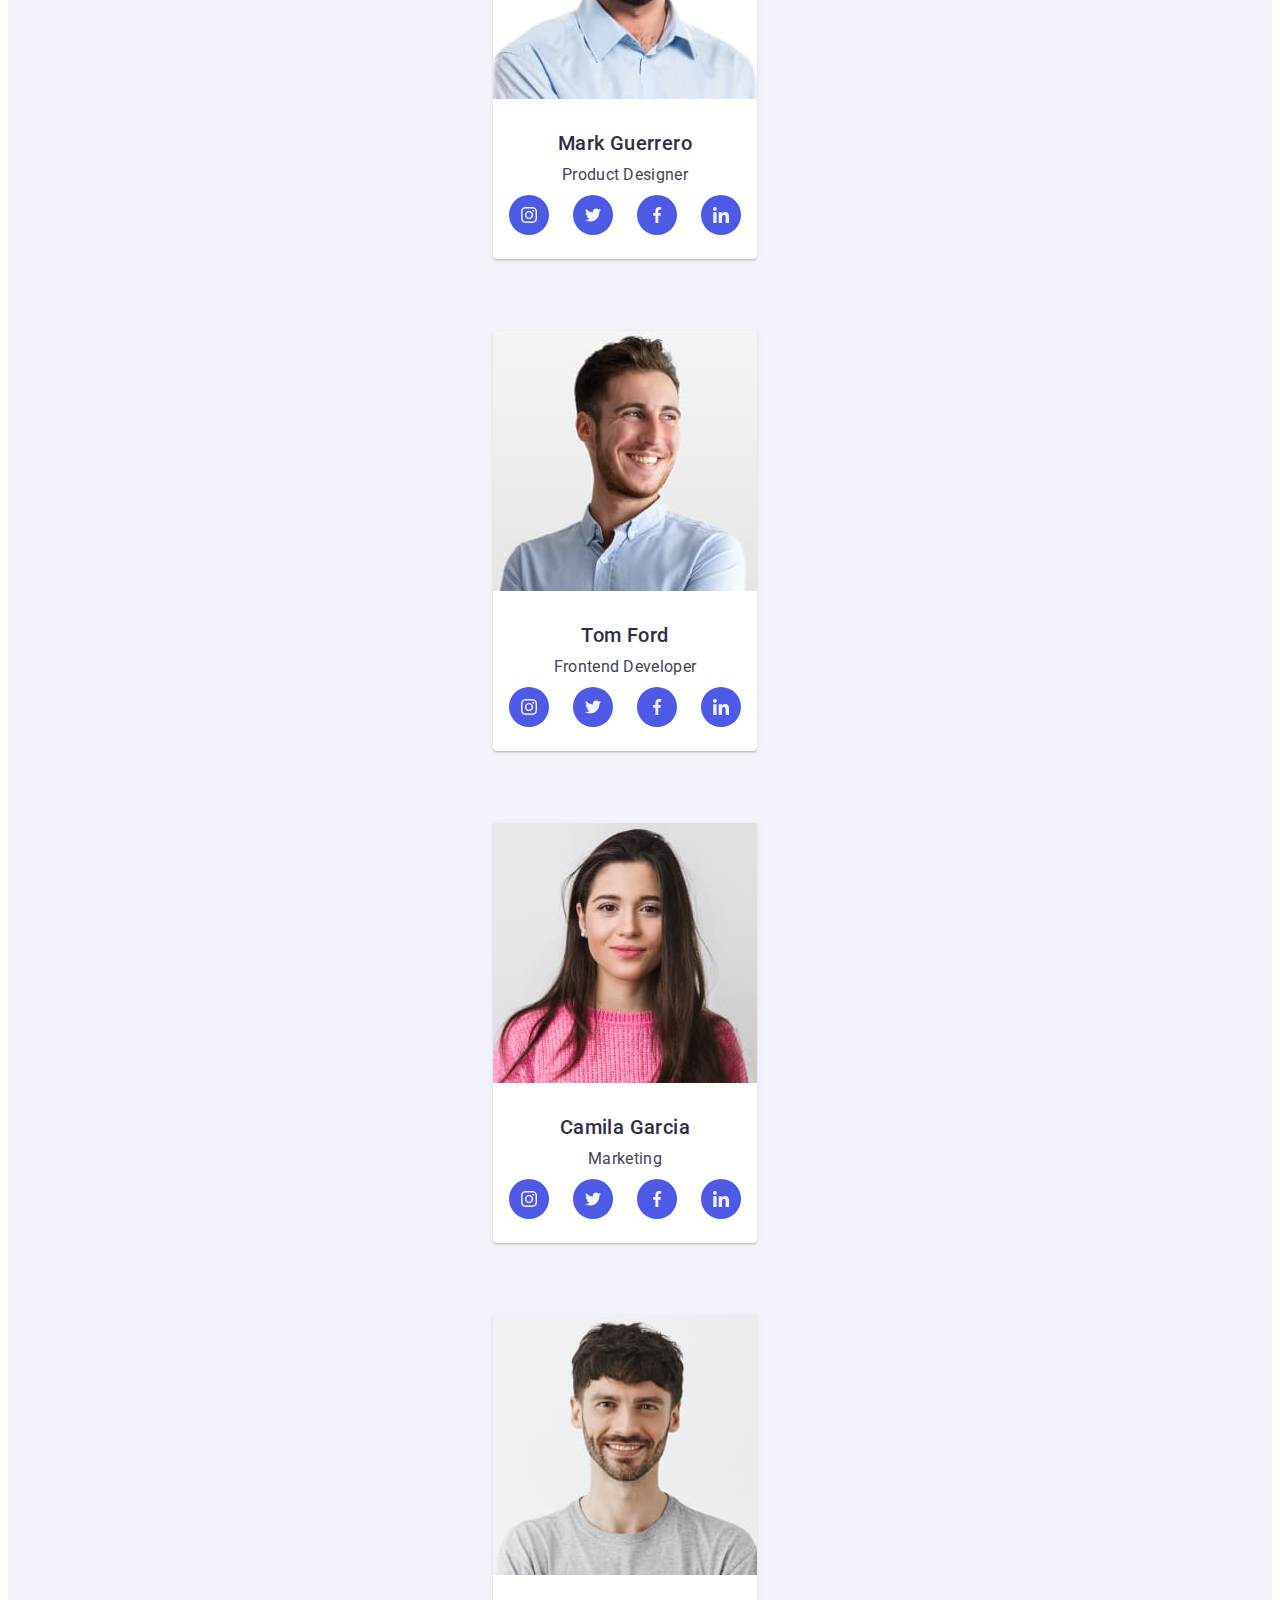
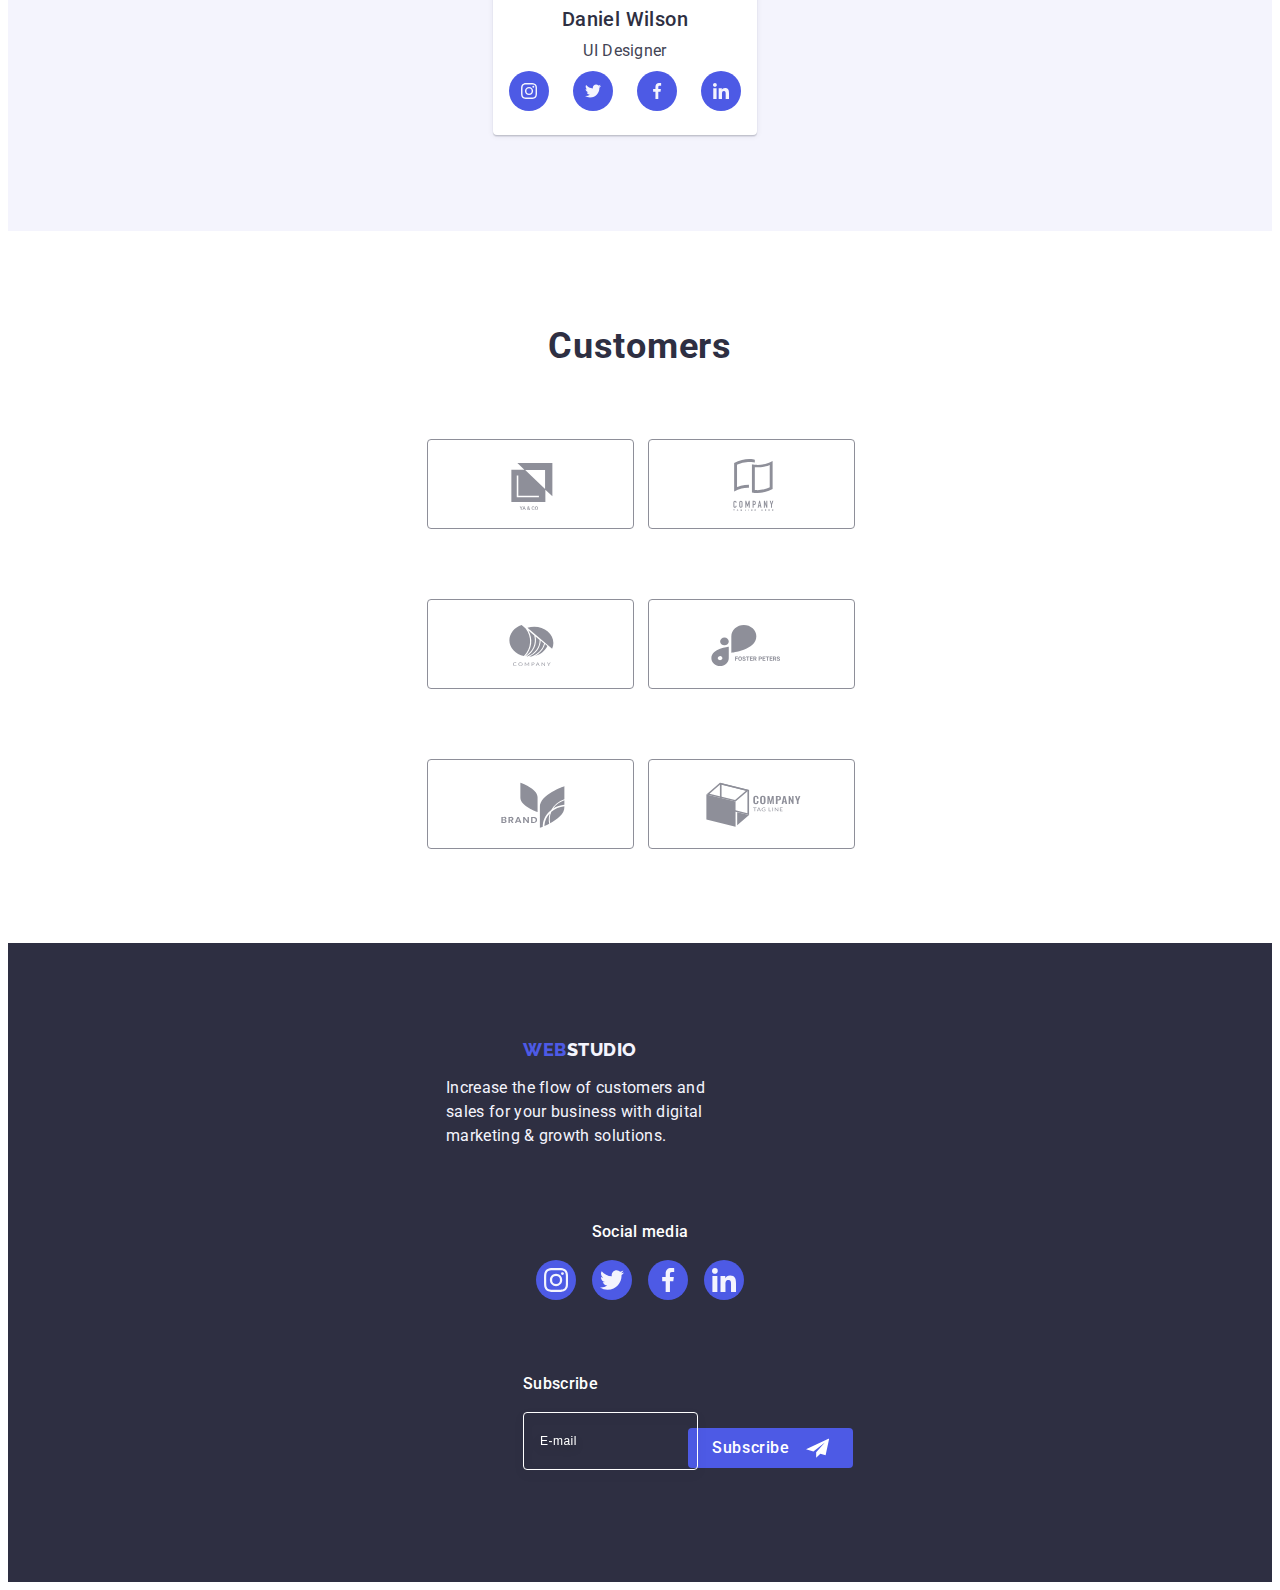
==== commit fae66a24: "finish" ====
--- a/index.html
+++ b/index.html
@@ -21,7 +21,7 @@
     <link rel="stylesheet" href="./css/styles.css" />
   </head>
   <body>
-    <!-- <header class="header-index">
+    <header class="header-index">
       <div class="container header-container">
         <nav class="header-nav">
           <a class="header-logo link" href="./index.html"
@@ -57,10 +57,105 @@
             </li>
           </ul>
         </address>
+        <button class="menu-open-button" type="button" data-menu-open>
+          <svg class="menu-open-icon" width="32" height="22">
+            <use href="./images/icons.svg#icon-charm_menu-hamburger-1"></use>
+          </svg>
+        </button>
       </div>
-    </header> -->
+      <div class="mob-menu is-hidden" data-menu>
+        <div>
+          <button class="menu-close-button" type="button" data-menu-close>
+            <svg class="menu-close-icon" width="8" height="8">
+              <use href="./images/icons.svg#icon-close-black"></use>
+            </svg>
+          </button>
+          <nav class="mob-page-nav">
+            <ul class="mob-menu-list list">
+              <li class="mob-menu-item">
+                <a class="mob-menu-link link active" href="./index.html"
+                  >Studio</a
+                >
+              </li>
+              <li class="mob-menu-item">
+                <a class="mob-menu-link link" href="./portfolio.html"
+                  >Portfolio</a
+                >
+              </li>
+              <li class="mob-menu-item">
+                <a class="mob-menu-link link" href="">Contacts</a>
+              </li>
+            </ul>
+          </nav>
+        </div>
+        <div>
+          <address class="mob-address">
+            <ul class="mob-address-list list">
+              <li class="mob-address-item">
+                <a class="mob-address-link tell link" href="tel:+110001111111"
+                  >+11 (000) 111-11-11</a
+                >
+              </li>
+              <li class="mob-address-item">
+                <a
+                  class="mob-address-link mail link"
+                  href="mailto:info@devstudio.com"
+                  >info@devstudio.com</a
+                >
+              </li>
+            </ul>
+          </address>
+          <ul class="mob-soc-list list">
+            <li class="footer-soc-item">
+              <a
+                href=""
+                class="footer-soc-link link"
+                target="_blank"
+                rel="noopener noreferrer"
+                ><svg class="soc-icons" width="24" height="24">
+                  <use href="./images/icons.svg#icon-instagram"></use>
+                </svg>
+              </a>
+            </li>
+            <li class="footer-soc-item">
+              <a
+                href=""
+                class="footer-soc-link link"
+                target="_blank"
+                rel="noopener noreferrer"
+                ><svg class="soc-icons" width="24" height="24">
+                  <use href="./images/icons.svg#icon-twitter"></use>
+                </svg>
+              </a>
+            </li>
+            <li class="footer-soc-item">
+              <a
+                href=""
+                class="footer-soc-link link"
+                target="_blank"
+                rel="noopener noreferrer"
+                ><svg class="soc-icons" width="24" height="24">
+                  <use href="./images/icons.svg#icon-facebook"></use>
+                </svg>
+              </a>
+            </li>
+            <li class="footer-soc-item">
+              <a
+                href=""
+                class="footer-soc-link link"
+                target="_blank"
+                rel="noopener noreferrer"
+                ><svg class="soc-icons" width="24" height="24">
+                  <use href="./images/icons.svg#icon-linkedin"></use>
+                </svg>
+              </a>
+            </li>
+          </ul>
+        </div>
+      </div>
+    </header>
     <main>
-      <!-- <section class="main-section-button">
+      <section class="main-section-button">
         <div class="container">
           <h1 class="section-button-text">
             Effective Solutions for Your Business
@@ -69,8 +164,8 @@
             Order Service
           </button>
         </div>
-      </section> -->
-      <!-- <section class="section-intermedia">
+      </section>
+      <section class="section-intermedia">
         <div class="container intermedia-container">
           <h2 class="hidden-section visually-hidden" hidden>section2</h2>
           <ul class="intermedia-list list">
@@ -124,8 +219,8 @@
             </li>
           </ul>
         </div>
-      </section> -->
-      <!-- <section class="section-hover">
+      </section>
+      <section class="section-hover">
         <div class="container hover-container">
           <h2 class="hover">What are we doing</h2>
           <ul class="hover-list list">
@@ -158,7 +253,7 @@
             </li>
           </ul>
         </div>
-      </section> -->
+      </section>
       <section class="section-team">
         <div class="container team-container">
           <h2 class="team">Our Team</h2>
@@ -418,7 +513,7 @@
           </ul>
         </div>
       </section>
-      <!-- <section class="section-customers">
+      <section class="section-customers">
         <div class="container container-cusromers">
           <h2 class="customers">Customers</h2>
           <ul class="customers-list list">
@@ -496,9 +591,9 @@
             </li>
           </ul>
         </div>
-      </section> -->
+      </section>
     </main>
-    <!-- <footer class="index-footer">
+    <footer class="index-footer">
       <div class="container footer-container">
         <div class="index-container">
           <a class="footer-logo link" href="./index.html"
@@ -582,8 +677,8 @@
           </form>
         </div>
       </div>
-    </footer> -->
-    <!-- <div class="backdrop is-hidden" data-modal>
+    </footer>
+    <div class="backdrop is-hidden" data-modal>
       <div class="modal">
         <button type="button" class="modal-close" data-modal-close>
           <svg class="modal-close-icon" width="8" height="8">
@@ -666,7 +761,7 @@
           <button type="submit" class="modal-button">Send</button>
         </form>
       </div>
-    </div> -->
+    </div>
     <script src="./js/modal.js"></script>
   </body>
 </html>
--- a/css/styles.css
+++ b/css/styles.css
@@ -38,10 +38,11 @@
 }
 
 .container {
-    width: 100px;
+    max-width: 426px;
     padding-left: 15px;
     padding-right: 15px;
-    margin: 0 auto;
+    margin-left: auto;
+    margin-right: auto;
 }
 
 /* INDEX */
@@ -57,18 +58,18 @@
 
 .header-container {
     display: flex;
+    justify-content: space-between;
+    padding-top: 24px;
+    padding-bottom: 24px;
+}
+
+.header-nav {
+    display: flex;
     align-items: center;
-    height: 72px;
-}
-
-.header-nav {
-    display: flex;
-    align-items: center;
 }
 
 .header-list {
-    display: flex;
-    gap: 40px;
+    display: none;
 }
 
 .header-logo {
@@ -81,6 +82,8 @@
     text-transform: uppercase;
     color: var(--logo-color);
     margin-right: 76px;
+    display: block;
+    margin-right: 76px;
 }
 
 .header-logo-studio {
@@ -113,10 +116,6 @@
 .header-text:hover,
 .header-text:focus {
     color: var(--about-color);
-}
-
-.header-list {
-
 }
 
 .header-text:hover::after {
@@ -151,9 +150,7 @@
 /* ADDRESS */
 
 .header-address-list {
-    display: flex;
-    align-items: center;
-    gap: 40px;
+    display: none;
 }
 
 .header-address {
@@ -174,16 +171,124 @@
     color: var(--about-color);
 }
 
+/* MOB MENU */
+
+.menu-open-button {
+    cursor: pointer;
+    border: none;
+    min-width: 32px;
+    height: 22px;
+    padding: 0;
+    fill: #2e2f42;
+}
+
+.menu-open-icon {
+    stroke: #2e2f42;
+}
+
+.mob-menu {
+    position: fixed;
+    z-index: 1;
+    width: 100px;
+    height: 100px;
+    top: 0;
+    background-color: #fff;
+    padding: 24px 24px 40px 40px;
+    display: flex;
+    flex-direction: column;
+    justify-content: space-between;
+}
+
+
+.menu-close-button {
+    cursor: pointer;
+    width: 24px;
+    height: 24px;
+    padding: 0;
+    background: #e7e9fc;
+    opacity: 0.7;
+    border: 1px solid #8e8f99;
+    border-radius: 50%;
+    margin-left: auto;
+    margin-bottom: 32px;
+    display: flex;
+    align-items: center;
+    justify-content: center;
+}
+
+
+.mob-menu-item:not(:last-child) {
+    margin-bottom: 40px;
+}
+
+.mob-menu-link {
+    font-weight: 700;
+    font-size: 36px;
+    line-height: 1.11;
+    letter-spacing: 0.02em;
+    text-transform: capitalize;
+    color: var(--secondary-text-color);
+    transition: color var(--tra);
+}
+
+
+.active {
+    color: #404bbf;
+}
+
+.mob-address {
+    font-style: normal;
+    margin-bottom: 48px;
+}
+
+
+.mob-address-link {
+    letter-spacing: 0.02em;
+    color: #434455;
+    transition: color var(--tra);
+}
+
+.tell {
+    display: inline-block;
+    font-weight: 700;
+    font-size: 36px;
+    line-height: 1.11;
+    color: #4d5ae5;
+    margin-bottom: 40px;
+    text-transform: capitalize;
+    
+}
+
+.mail {
+    font-weight: 500;
+    font-size: 20px;
+    line-height: 1.2;
+}
+
+.mob-soc-list {
+    display: flex;
+    justify-content: start;
+    gap: calc((100% - 56px * 3) / 4);
+}
+
+.mob-address-link:hover,
+.mob-address-link:focus,
+.mob-menu-link:hover,
+.mob-menu-link:focus {
+    color: #404bbf;
+}
+
 /* BUTTON */
 
 .main-section-button {
-    padding: 188px 0 188px;
     background-image: linear-gradient(rgba(46, 47, 66, 0.7), rgba(46, 47, 66, 0.7)), url(../images/people-office.jpg);
     background-repeat: no-repeat;
     background-position: center;
     background-size: cover;
-    max-width: 1440px;
+    max-width: 468px;
     margin: 0 auto;
+    padding-top: 112px;
+    padding-bottom: 112px;
 }
 
 .main-section-button {
@@ -218,15 +323,14 @@
 
 .section-button-text {
     font-weight: 700;
-    font-size: 56px;
-    line-height: 1.07;
+    font-size: 36px;
+    line-height: 1.11;
     text-align: center;
     letter-spacing: 0.02em;
     color: var(--hero-color);
-    max-width: 496px;
-    margin-bottom: 48px;
-    margin-right: auto;
-    margin-left: auto;
+    max-width: 320px;
+    margin-bottom: 72px;
+    margin: 0 auto;
 }
 
 /* INTERMEDIA */
@@ -245,22 +349,19 @@
 }
 
 .section-intermedia {
-    padding: 120px 0 120px;
+    padding-top: 96px;
+    padding-bottom: 96px;
 }
 
 .intermedia-list {
     display: flex;
-    gap: 24px;
-}
-
-.intermedia-item {
-    width: calc((100% - 72px) / 4);
-    margin: 0;
-    padding: 0;
-}
+    flex-wrap: wrap;
+    gap: 72px;
+}
+
 
 .intermedia-svg-container {
-    display: flex;
+    display: none;
     align-items: center;
     justify-content: center;
     height: 112px;
@@ -272,15 +373,17 @@
 
 
 .intermedia-name {
-    font-weight: 500;
-    font-size: 20px;
-    line-height: 1.2;
-    letter-spacing: 0.02em;
+    font-weight: 700;
+    font-size: 36px;
+    line-height: 1.11;
+    letter-spacing: 0.02em;
+    text-align: center;
     margin-bottom: 8px;
     color: var(--title-color);
 }
 
 .intermedia-text {
+    font-weight: 500px;
     font-size: 16px;
     line-height: 1.5;
     letter-spacing: 0.02em;
@@ -288,6 +391,10 @@
 }
 
 /* HOVER */
+
+.section-hover {
+    display: none;
+}
 
 .hover-img {
     display: block;
@@ -321,10 +428,15 @@
 
 /* TEAM */
 
+.section-team > .container {
+    max-width: 294px;
+}
+
 
 .section-team {
     background-color: var(--footer-text-color);
-    padding: 120px 0 120px;
+    padding-top: 96px;
+    padding-bottom: 96px;
 }
 
 .team-img {
@@ -338,7 +450,6 @@
 .team-item {
     background-color: var(--hero-color);
     border-radius: 0px 0px 4px 4px;
-    width: calc((100% - 72px) / 1);
     width: 264px;
     box-shadow: 0px 1px 6px rgba(46, 47, 66, 0.08), 0px 1px 1px rgba(46, 47, 66, 0.16), 0px 2px 1px rgba(46, 47, 66, 0.08);
 }
@@ -346,7 +457,7 @@
 .team-list {
     display: flex;
     flex-wrap: wrap;
-    gap: 24px;
+    gap: 72px;
 
 }
 
@@ -415,8 +526,8 @@
 /* CUSTOMERS */
 
 .section-customers {
-    padding-top: 120px;
-    padding-bottom: 120px;
+    padding-top: 96px;
+    padding-bottom: 96px;
 }
 
 
@@ -434,15 +545,20 @@
 
 .customers-list {
     display: flex;
-    align-items: center;
-    gap: 24px;
+    flex-wrap: wrap;
+    gap: 72px 16px;
+}
+
+.customers-item {
+    width: calc((100% - 16px) / 2);
+    height: 88px;
 }
 
 .customers-link {
     border: 1px solid #8e8f99;
     border-radius: 4px;
-    width: 168px;
-    height: 88px;
+    width: 100%;
+    height: 100%;
     display: flex;
     align-items: center;
     justify-content: center;
@@ -469,7 +585,8 @@
 
 .footer-container {
     display: flex;
-    align-items: baseline;
+    flex-direction: column;
+    gap: 72px;
 }
 
 .index-container {
@@ -478,7 +595,8 @@
 
 .index-footer {
     background-color: var(--title-color);
-    padding: 100px 0;
+    padding-top: 96px;
+    padding-bottom: 96px;
 }
 
 .footer-logo {
@@ -489,8 +607,11 @@
     letter-spacing: 0.03em;
     text-transform: uppercase;
     color: var(--logo-color);
-    display: inline-block;
+    display: block;
     margin-bottom: 16px;
+    text-align: center;
+    margin-left: auto;
+    margin-right: auto;
 }
 
 .footer-logo-studio {
@@ -509,7 +630,9 @@
     line-height: 1.5;
     letter-spacing: 0.02em;
     color: var(--footer-text-color);
-    max-width: 264px;
+    width: 268px;
+    margin-right: auto;
+    margin-left: auto;
 }
 
 /* SOCIAL-MEDIA */
@@ -521,10 +644,12 @@
     letter-spacing: 0.02em;
     color: #FFFFFF;
     margin-bottom: 16px;
+    text-align: center;
 }
 
 .social-media-list {
     display: flex;
+    justify-content: center;
     gap: 16px;
 }
 
@@ -574,7 +699,7 @@
 }
 
 .footer-input {
-    width: 264px;
+    width: 100%;
     height: 40px;
     border: 1px solid #ffffff;
     background-color: transparent;
@@ -585,10 +710,14 @@
     filter: drop-shadow(0px 4px 4px rgba(0, 0, 0, 0.15));
     border-radius: 4px;
     color: #ffffff;
+    outline: transparent;
+    padding: 8px 16px;
 }
 
 .footer-input::placeholder {
     color: #ffffff;
+    font-size: 12px;
+    letter-spacing: 0.04em;
 }
 
 .button-submit {
@@ -607,6 +736,10 @@
     background-color: #4D5AE5;
     border: none;
     border-radius: 4px;
+    padding: 8px 24px;
+    margin-right: auto;
+    margin-left: auto;
+    margin-top: 16px;
 }
 
 .submit-icon {
@@ -845,8 +978,9 @@
 
 .prt-header-container {
     display: flex;
-    align-items: center;
-    height: 72px;
+    justify-content: space-between;
+    padding-top: 24px;
+    padding-bottom: 24px;
 }
 
 .logo {
@@ -859,6 +993,8 @@
     text-transform: uppercase;
     color: var(--logo-color);
     margin-right: 76px;
+    display: block;
+    margin-right: 76px;
 }
 
 .logo-stodio {
@@ -873,13 +1009,11 @@
 }
 
 .nav {
-    display: flex;
-    align-items: center;
+    list-style: none;
 }
 
 .nav-list {
-    display: flex;
-    gap: 40px;
+    display: none;
 }
 
 .nav-text {
@@ -929,14 +1063,11 @@
 
 .address {
     font-style: normal;
-    display: flex;
+    margin-left: auto;
 }
 
 .address-list {
-    list-style: none;
-    display: flex;
-    gap: 40px;
-    margin-left: 332px;
+    display: none;
 }
 
 .address-text {
@@ -1010,6 +1141,7 @@
         0px 2px 2px rgba(0, 0, 0, 0.12);
 }
 
+
 /* ROW */
 
 .row-link {
@@ -1067,11 +1199,13 @@
 
 
 .row-list {
-    list-style: none;
     display: flex;
     flex-wrap: wrap;
-    column-gap: 24px;
-    row-gap: 48px;
+    gap: 48px 24px;
+}
+
+.row-item {
+    width: calc((100% - 2 * 24px) / 3);
 }
 
 .row-link {
@@ -1129,10 +1263,4 @@
     margin-top: 16px;
 }
 
-@media screen and (min-width: 428px;) {
-    .container {
-        max-width: 426px;
-    }
-}
-
-
+
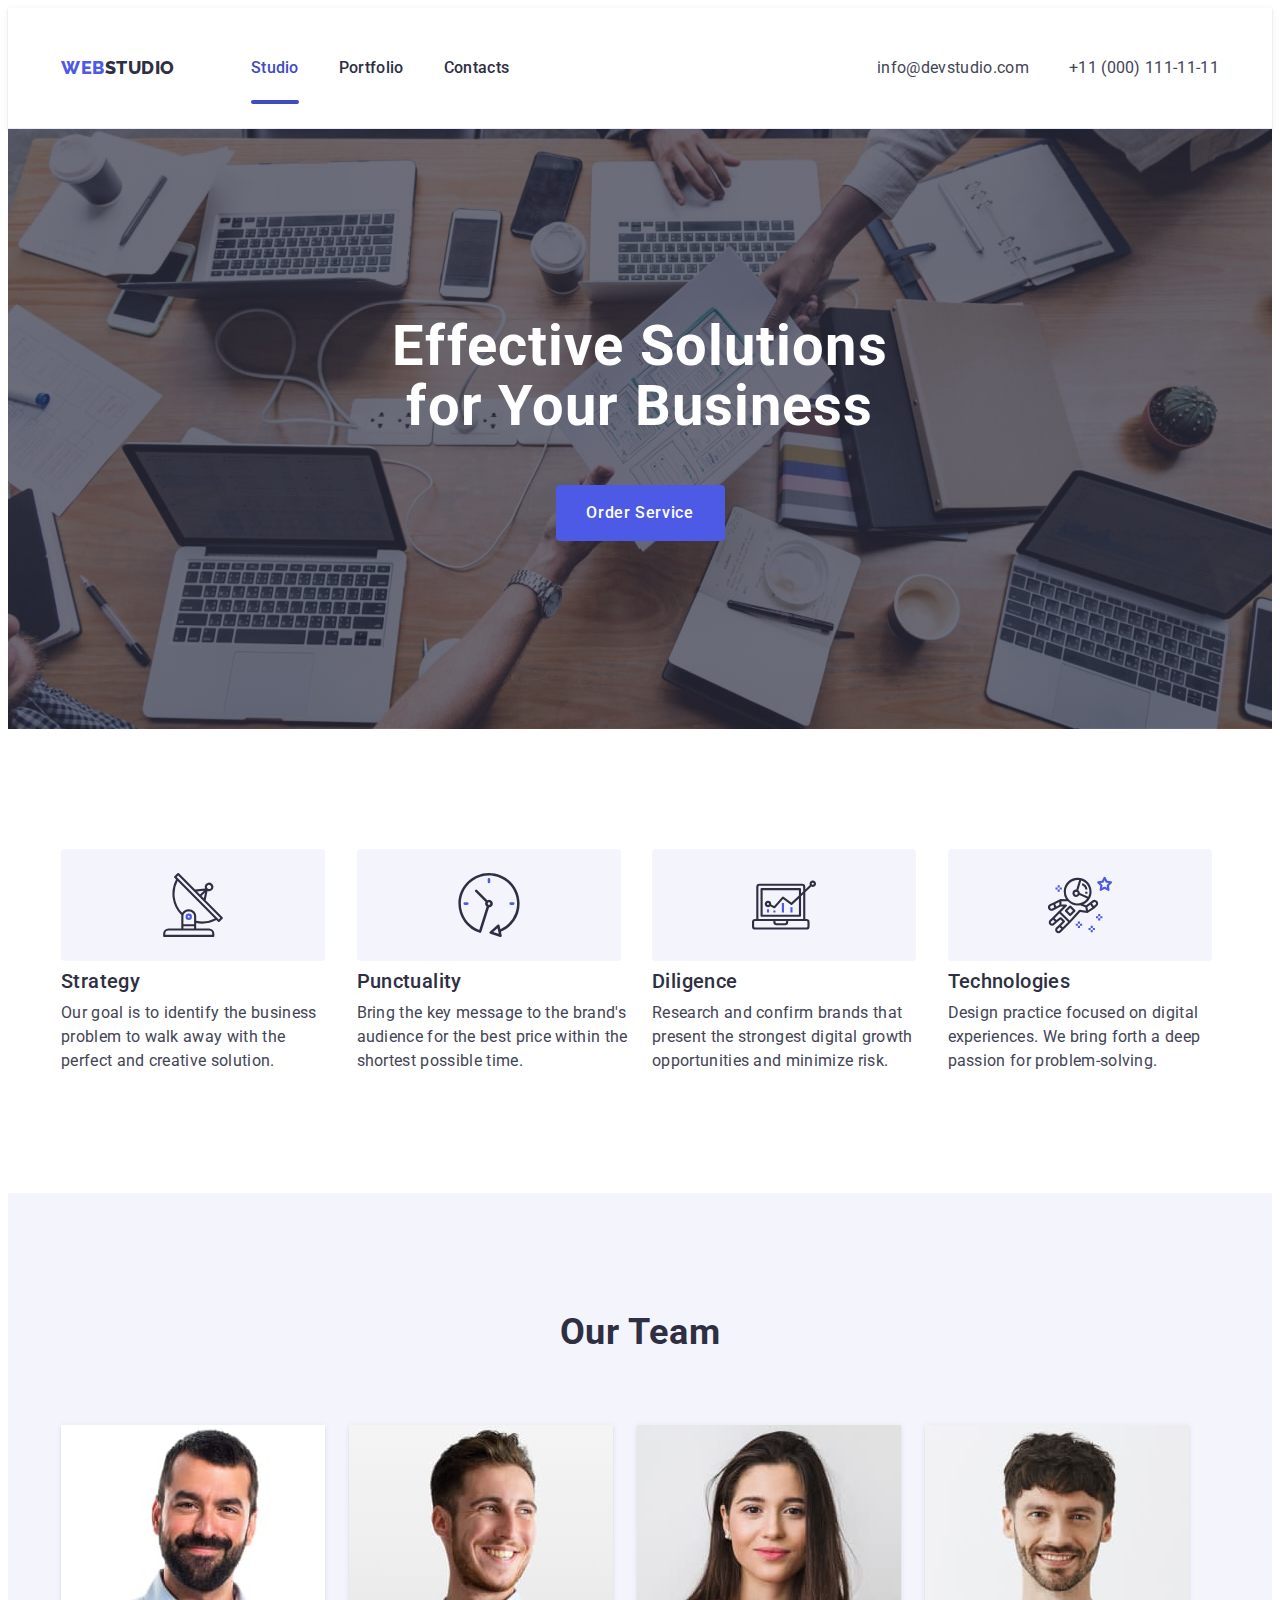
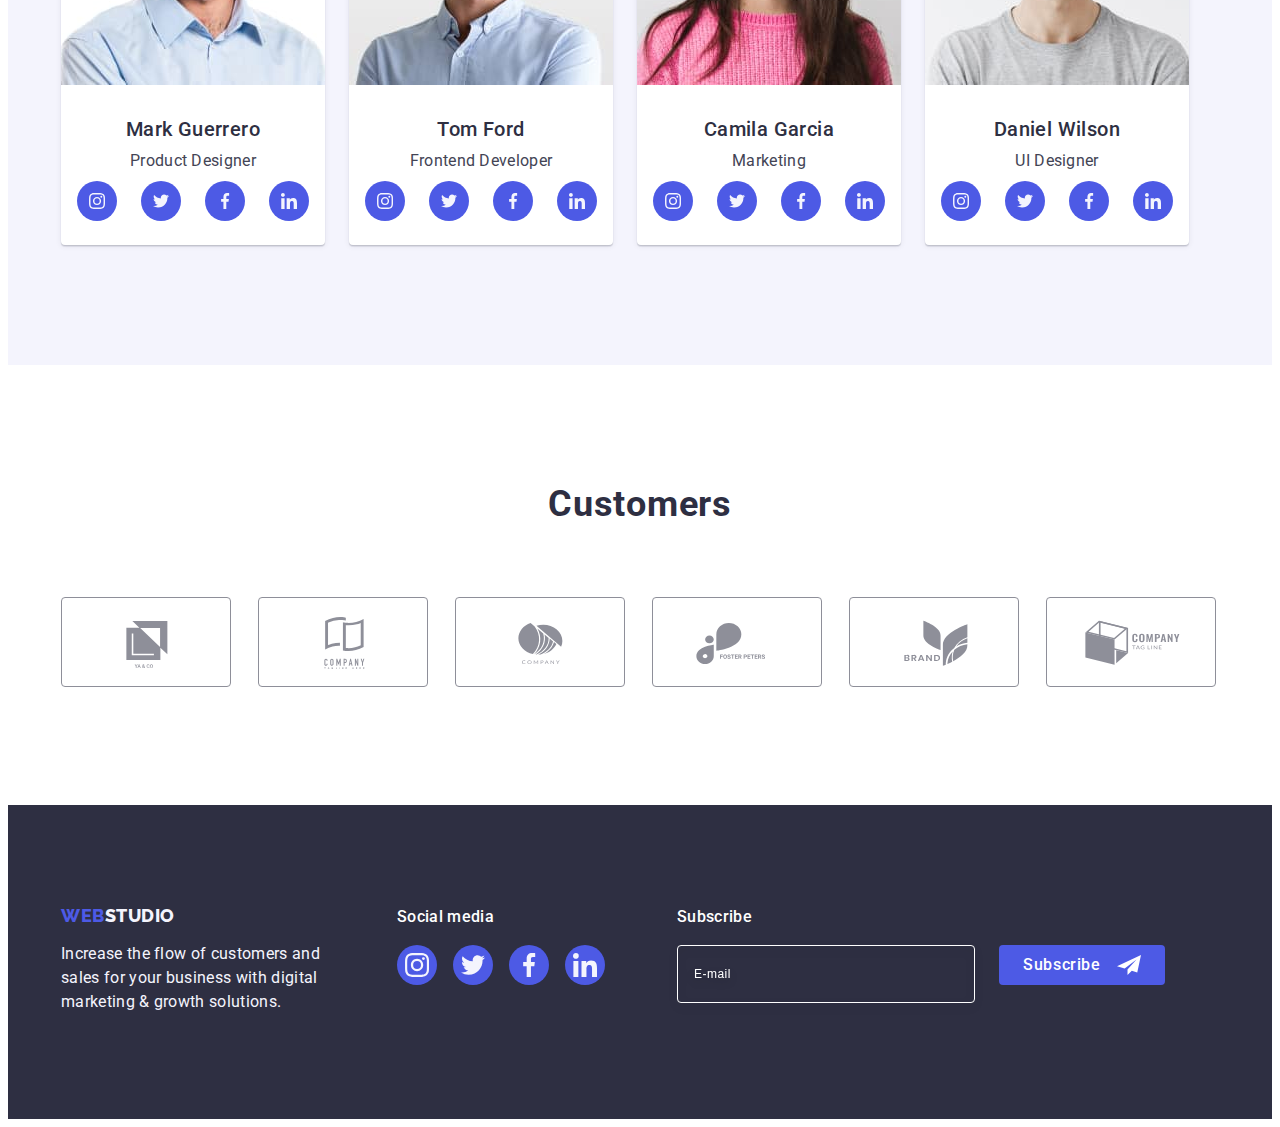
==== commit e9f9c93c: "finish" ====
--- a/index.html
+++ b/index.html
@@ -19,6 +19,7 @@
       referrerpolicy="no-referrer"
     />
     <link rel="stylesheet" href="./css/styles.css" />
+    <link rel="stylesheet" href="./css/media.css" />
   </head>
   <body>
     <header class="header-index">
@@ -57,101 +58,11 @@
             </li>
           </ul>
         </address>
-        <button class="menu-open-button" type="button" data-menu-open>
+        <button class="menu-open-button js-open-menu" type="button">
           <svg class="menu-open-icon" width="32" height="22">
             <use href="./images/icons.svg#icon-charm_menu-hamburger-1"></use>
           </svg>
         </button>
-      </div>
-      <div class="mob-menu is-hidden" data-menu>
-        <div>
-          <button class="menu-close-button" type="button" data-menu-close>
-            <svg class="menu-close-icon" width="8" height="8">
-              <use href="./images/icons.svg#icon-close-black"></use>
-            </svg>
-          </button>
-          <nav class="mob-page-nav">
-            <ul class="mob-menu-list list">
-              <li class="mob-menu-item">
-                <a class="mob-menu-link link active" href="./index.html"
-                  >Studio</a
-                >
-              </li>
-              <li class="mob-menu-item">
-                <a class="mob-menu-link link" href="./portfolio.html"
-                  >Portfolio</a
-                >
-              </li>
-              <li class="mob-menu-item">
-                <a class="mob-menu-link link" href="">Contacts</a>
-              </li>
-            </ul>
-          </nav>
-        </div>
-        <div>
-          <address class="mob-address">
-            <ul class="mob-address-list list">
-              <li class="mob-address-item">
-                <a class="mob-address-link tell link" href="tel:+110001111111"
-                  >+11 (000) 111-11-11</a
-                >
-              </li>
-              <li class="mob-address-item">
-                <a
-                  class="mob-address-link mail link"
-                  href="mailto:info@devstudio.com"
-                  >info@devstudio.com</a
-                >
-              </li>
-            </ul>
-          </address>
-          <ul class="mob-soc-list list">
-            <li class="footer-soc-item">
-              <a
-                href=""
-                class="footer-soc-link link"
-                target="_blank"
-                rel="noopener noreferrer"
-                ><svg class="soc-icons" width="24" height="24">
-                  <use href="./images/icons.svg#icon-instagram"></use>
-                </svg>
-              </a>
-            </li>
-            <li class="footer-soc-item">
-              <a
-                href=""
-                class="footer-soc-link link"
-                target="_blank"
-                rel="noopener noreferrer"
-                ><svg class="soc-icons" width="24" height="24">
-                  <use href="./images/icons.svg#icon-twitter"></use>
-                </svg>
-              </a>
-            </li>
-            <li class="footer-soc-item">
-              <a
-                href=""
-                class="footer-soc-link link"
-                target="_blank"
-                rel="noopener noreferrer"
-                ><svg class="soc-icons" width="24" height="24">
-                  <use href="./images/icons.svg#icon-facebook"></use>
-                </svg>
-              </a>
-            </li>
-            <li class="footer-soc-item">
-              <a
-                href=""
-                class="footer-soc-link link"
-                target="_blank"
-                rel="noopener noreferrer"
-                ><svg class="soc-icons" width="24" height="24">
-                  <use href="./images/icons.svg#icon-linkedin"></use>
-                </svg>
-              </a>
-            </li>
-          </ul>
-        </div>
       </div>
     </header>
     <main>
@@ -762,6 +673,97 @@
         </form>
       </div>
     </div>
+    <div class="mob-menu js-menu-container" id="mobile-menu">
+      <div>
+        <button class="menu-close-button js-close-menu" type="button">
+          <svg class="menu-close-icon" width="8" height="8">
+            <use href="./images/icons.svg#icon-close-black"></use>
+          </svg>
+        </button>
+        <nav class="mob-page-nav">
+          <ul class="mob-menu-list list">
+            <li class="mob-menu-item">
+              <a class="mob-menu-link link active" href="./index.html"
+                >Studio</a
+              >
+            </li>
+            <li class="mob-menu-item">
+              <a class="mob-menu-link link" href="./portfolio.html"
+                >Portfolio</a
+              >
+            </li>
+            <li class="mob-menu-item">
+              <a class="mob-menu-link link" href="">Contacts</a>
+            </li>
+          </ul>
+        </nav>
+      </div>
+      <div>
+        <address class="mob-address">
+          <ul class="mob-address-list list">
+            <li class="mob-address-item">
+              <a class="mob-address-link tell link" href="tel:+110001111111"
+                >+11 (000) 111-11-11</a
+              >
+            </li>
+            <li class="mob-address-item">
+              <a
+                class="mob-address-link mail link"
+                href="mailto:info@devstudio.com"
+                >info@devstudio.com</a
+              >
+            </li>
+          </ul>
+        </address>
+        <ul class="mob-soc-list list">
+          <li class="footer-soc-item">
+            <a
+              href=""
+              class="footer-soc-link link"
+              target="_blank"
+              rel="noopener noreferrer"
+              ><svg class="soc-icons" width="24" height="24">
+                <use href="./images/icons.svg#icon-instagram"></use>
+              </svg>
+            </a>
+          </li>
+          <li class="footer-soc-item">
+            <a
+              href=""
+              class="footer-soc-link link"
+              target="_blank"
+              rel="noopener noreferrer"
+              ><svg class="soc-icons" width="24" height="24">
+                <use href="./images/icons.svg#icon-twitter"></use>
+              </svg>
+            </a>
+          </li>
+          <li class="footer-soc-item">
+            <a
+              href=""
+              class="footer-soc-link link"
+              target="_blank"
+              rel="noopener noreferrer"
+              ><svg class="soc-icons" width="24" height="24">
+                <use href="./images/icons.svg#icon-facebook"></use>
+              </svg>
+            </a>
+          </li>
+          <li class="footer-soc-item">
+            <a
+              href=""
+              class="footer-soc-link link"
+              target="_blank"
+              rel="noopener noreferrer"
+              ><svg class="soc-icons" width="24" height="24">
+                <use href="./images/icons.svg#icon-linkedin"></use>
+              </svg>
+            </a>
+          </li>
+        </ul>
+      </div>
+    </div>
+    <script src="./js/mobile-menu.js"></script>
     <script src="./js/modal.js"></script>
   </body>
 </html>
--- a/css/styles.css
+++ b/css/styles.css
@@ -38,11 +38,10 @@
 }
 
 .container {
-    max-width: 426px;
+    width: 426px;
     padding-left: 15px;
     padding-right: 15px;
-    margin-left: auto;
-    margin-right: auto;
+    margin: 0 auto;
 }
 
 /* INDEX */
@@ -83,7 +82,6 @@
     color: var(--logo-color);
     margin-right: 76px;
     display: block;
-    margin-right: 76px;
 }
 
 .header-logo-studio {
@@ -171,113 +169,6 @@
     color: var(--about-color);
 }
 
-/* MOB MENU */
-
-.menu-open-button {
-    cursor: pointer;
-    border: none;
-    min-width: 32px;
-    height: 22px;
-    padding: 0;
-    fill: #2e2f42;
-}
-
-.menu-open-icon {
-    stroke: #2e2f42;
-}
-
-.mob-menu {
-    position: fixed;
-    z-index: 1;
-    width: 100px;
-    height: 100px;
-    top: 0;
-    background-color: #fff;
-    padding: 24px 24px 40px 40px;
-    display: flex;
-    flex-direction: column;
-    justify-content: space-between;
-}
-
-
-.menu-close-button {
-    cursor: pointer;
-    width: 24px;
-    height: 24px;
-    padding: 0;
-    background: #e7e9fc;
-    opacity: 0.7;
-    border: 1px solid #8e8f99;
-    border-radius: 50%;
-    margin-left: auto;
-    margin-bottom: 32px;
-    display: flex;
-    align-items: center;
-    justify-content: center;
-}
-
-
-.mob-menu-item:not(:last-child) {
-    margin-bottom: 40px;
-}
-
-.mob-menu-link {
-    font-weight: 700;
-    font-size: 36px;
-    line-height: 1.11;
-    letter-spacing: 0.02em;
-    text-transform: capitalize;
-    color: var(--secondary-text-color);
-    transition: color var(--tra);
-}
-
-
-.active {
-    color: #404bbf;
-}
-
-.mob-address {
-    font-style: normal;
-    margin-bottom: 48px;
-}
-
-
-.mob-address-link {
-    letter-spacing: 0.02em;
-    color: #434455;
-    transition: color var(--tra);
-}
-
-.tell {
-    display: inline-block;
-    font-weight: 700;
-    font-size: 36px;
-    line-height: 1.11;
-    color: #4d5ae5;
-    margin-bottom: 40px;
-    text-transform: capitalize;
-    
-}
-
-.mail {
-    font-weight: 500;
-    font-size: 20px;
-    line-height: 1.2;
-}
-
-.mob-soc-list {
-    display: flex;
-    justify-content: start;
-    gap: calc((100% - 56px * 3) / 4);
-}
-
-.mob-address-link:hover,
-.mob-address-link:focus,
-.mob-menu-link:hover,
-.mob-menu-link:focus {
-    color: #404bbf;
-}
-
 /* BUTTON */
 
 .main-section-button {
@@ -329,8 +220,9 @@
     letter-spacing: 0.02em;
     color: var(--hero-color);
     max-width: 320px;
+    margin-left: auto;
+    margin-right: auto;
     margin-bottom: 72px;
-    margin: 0 auto;
 }
 
 /* INTERMEDIA */
@@ -349,8 +241,7 @@
 }
 
 .section-intermedia {
-    padding-top: 96px;
-    padding-bottom: 96px;
+    padding: 96px 0;
 }
 
 .intermedia-list {
@@ -358,7 +249,6 @@
     flex-wrap: wrap;
     gap: 72px;
 }
-
 
 .intermedia-svg-container {
     display: none;
@@ -377,7 +267,6 @@
     font-size: 36px;
     line-height: 1.11;
     letter-spacing: 0.02em;
-    text-align: center;
     margin-bottom: 8px;
     color: var(--title-color);
 }
@@ -394,14 +283,6 @@
 
 .section-hover {
     display: none;
-}
-
-.hover-img {
-    display: block;
-}
-
-.section-hover {
-    padding-bottom: 120px;
 }
 
 .hover-containe {
@@ -428,15 +309,14 @@
 
 /* TEAM */
 
-.section-team > .container {
+.section-team>.container {
     max-width: 294px;
 }
 
-
 .section-team {
+    min-width: 294px;
     background-color: var(--footer-text-color);
-    padding-top: 96px;
-    padding-bottom: 96px;
+    padding: 120px 0 120px;
 }
 
 .team-img {
@@ -539,7 +419,7 @@
     letter-spacing: 0.02em;
     text-align: center;
     text-transform: capitalize;
-    color:#2e2f42;
+    color: #2e2f42;
     margin-bottom: 72px;
 }
 
@@ -589,14 +469,9 @@
     gap: 72px;
 }
 
-.index-container {
-    margin-right: 120px;
-}
-
 .index-footer {
     background-color: var(--title-color);
-    padding-top: 96px;
-    padding-bottom: 96px;
+    padding: 96px 0;
 }
 
 .footer-logo {
@@ -630,9 +505,9 @@
     line-height: 1.5;
     letter-spacing: 0.02em;
     color: var(--footer-text-color);
-    width: 268px;
+    max-width: 268px;
+    margin-left: auto;
     margin-right: auto;
-    margin-left: auto;
 }
 
 /* SOCIAL-MEDIA */
@@ -679,23 +554,20 @@
 }
 
 .footer-form-container {
-    margin-bottom: 16px;
     font-weight: 500;
     font-size: 16px;
     line-height: 1.5;
     letter-spacing: 0.02em;
     color: #ffffff;
-    margin-left: 96px;
 }
 
 .footer-form {
-    display: flex;
-    margin-top: 16px;
     gap: 24px;
 }
 
 .footer-form-text {
     margin-bottom: 16px;
+    text-align: center;
 }
 
 .footer-input {
@@ -737,8 +609,8 @@
     border: none;
     border-radius: 4px;
     padding: 8px 24px;
+    margin-left: auto;
     margin-right: auto;
-    margin-left: auto;
     margin-top: 16px;
 }
 
@@ -766,7 +638,7 @@
     left: 50%;
     transform: translate(-50%, -50%) scale(1);
     transition: transform 250ms linear;
-    width: 408px;
+    width: 392px;
     min-height: 584px;
     background: #FCFCFC;
     box-shadow: 0px 1px 1px rgba(0, 0, 0, 0.14), 0px 1px 3px rgba(0, 0, 0, 0.12), 0px 2px 1px rgba(0, 0, 0, 0.2);
@@ -801,7 +673,7 @@
     transition: background-color 250ms cubic-bezier(0.4, 0, 0.2, 1), border 250ms cubic-bezier(0.4, 0, 0.2, 1);
 }
 
-.modal-close:hover, 
+.modal-close:hover,
 .modal-close:focus {
     border: none;
     background-color: #404BBF;
@@ -812,7 +684,7 @@
     fill: currentColor;
 }
 
-.modal-close-icon:hover, 
+.modal-close-icon:hover,
 .modal-close-icon:focus {
     fill: #FFFFFF;
 }
@@ -844,17 +716,18 @@
     transition: border-color 250ms cubic-bezier(0.4, 0, 0.2, 1);
 }
 
-.modal-input:hover, 
+.modal-input:hover,
 .modal-input:focus {
     border-color: #4D5AE5;
 }
 
-.modal-input:focus, .modal-icon {
+.modal-input:focus+.modal-icon {
     fill: #4D5AE5;
 }
 
 
 .modal-icon {
+    fill: #2E2F42;
     position: absolute;
     left: 16px;
     top: 50%;
@@ -862,7 +735,8 @@
     transition: fill 250ms cubic-bezier(0.4, 0, 0.2, 1);
 }
 
-.modal-icon:hover {
+.modal-icon:hover,
+.modal-icon:focus {
     fill: #4D5AE5;
 }
 
@@ -871,12 +745,12 @@
 }
 
 .user-label {
-   font-size: 12px;
-   line-height: 1.17;
-   letter-spacing: 0.04em;
-   color: #8e8f99; 
-   display: block;
-   margin-bottom: 4px;
+    font-size: 12px;
+    line-height: 1.17;
+    letter-spacing: 0.04em;
+    color: #8e8f99;
+    display: block;
+    margin-bottom: 4px;
 
 }
 
@@ -900,7 +774,7 @@
     padding: 8px 16px;
     outline: transparent;
     resize: none;
-    transition: border-color 250ms cubic-bezier(0.4, 0, 0.2, 1) ;
+    transition: border-color 250ms cubic-bezier(0.4, 0, 0.2, 1);
     border: 1px solid rgba(46, 47, 66, 0.4);
 }
 
@@ -926,8 +800,8 @@
     border: 1px solid rgba(46, 47, 66, 0.4);
     border-radius: 2px;
     transition: background-color 250ms cubic-bezier(0.4, 0, 0.2, 1),
-    border 250ms cubic-bezier(0.4, 0, 0.2, 1),
-    fill 250ms cubic-bezier(0.4, 0, 0.2, 1);
+        border 250ms cubic-bezier(0.4, 0, 0.2, 1),
+        fill 250ms cubic-bezier(0.4, 0, 0.2, 1);
     display: inline-flex;
     align-items: center;
     justify-content: center;
@@ -935,7 +809,8 @@
 
 }
 
-input:checked + label > span {
+
+input:checked+label>span {
     background-color: #404bbf;
     border: none;
     fill: #F4F4FD;
@@ -967,6 +842,8 @@
     transition: background-color 250ms cubic-bezier(0.4, 0, 0.2, 1);
     box-shadow: 0px 4px 4px 0px rgba(0, 0, 0, 0.15);
 }
+
+
 
 /* PORTFOLIO */
 
@@ -993,8 +870,6 @@
     text-transform: uppercase;
     color: var(--logo-color);
     margin-right: 76px;
-    display: block;
-    margin-right: 76px;
 }
 
 .logo-stodio {
@@ -1009,7 +884,8 @@
 }
 
 .nav {
-    list-style: none;
+    display: flex;
+    align-items: center;
 }
 
 .nav-list {
@@ -1063,7 +939,7 @@
 
 .address {
     font-style: normal;
-    margin-left: auto;
+    display: flex;
 }
 
 .address-list {
@@ -1099,15 +975,15 @@
 }
 
 .filters {
-    padding-top: 96px;
+    padding-top: 48px;
     padding-bottom: 120px;
 }
 
 .filters-list {
     display: flex;
     gap: 24px;
-    justify-content: center;
-    margin-bottom: 72px;
+    flex-wrap: wrap;
+    margin-bottom: 48px;
 }
 
 .button {
@@ -1126,9 +1002,9 @@
     border: 1px solid #e7e9fc;
     border-radius: 4px;
     transition: color 250ms cubic-bezier(0.4, 0, 0.2, 1),
-    background-color 250ms cubic-bezier(0.4, 0, 0.2, 1),
-    border-color 250ms cubic-bezier(0.4, 0, 0.2, 1),
-    box-shadow 250ms cubic-bezier(0.4, 0, 0.2, 1);
+        background-color 250ms cubic-bezier(0.4, 0, 0.2, 1),
+        border-color 250ms cubic-bezier(0.4, 0, 0.2, 1),
+        box-shadow 250ms cubic-bezier(0.4, 0, 0.2, 1);
 }
 
 .button:hover,
@@ -1141,7 +1017,6 @@
         0px 2px 2px rgba(0, 0, 0, 0.12);
 }
 
-
 /* ROW */
 
 .row-link {
@@ -1186,7 +1061,7 @@
 }
 
 .row-link:hover .row-cover-text {
-    transform: translateY(0); 
+    transform: translateY(0);
 }
 
 .row-link:focus .row-cover-text {
@@ -1195,17 +1070,18 @@
 
 .img-portfolio {
     display: block;
+    width: 100%;
 }
 
 
 .row-list {
     display: flex;
     flex-wrap: wrap;
-    gap: 48px 24px;
+    gap: 48px 0;
 }
 
 .row-item {
-    width: calc((100% - 2 * 24px) / 3);
+    width: 396px;
 }
 
 .row-link {
@@ -1229,10 +1105,6 @@
 
 /* FOOTER */
 
-.portfolio-footer-container {
-    margin-right: 120px;
-}
-
 .portfolio-footer {
     background-color: var(--title-color);
     padding: 100px 0;
@@ -1240,13 +1112,17 @@
 
 .portfolio-logo {
     font-family: 'Raleway', sans-serif;
-    font-style: normal;
     font-weight: 800;
     font-size: 18px;
     line-height: 1.17;
     letter-spacing: 0.03em;
     text-transform: uppercase;
     color: var(--logo-color);
+    display: block;
+    margin-bottom: 16px;
+    text-align: center;
+    margin-left: auto;
+    margin-right: auto;
 }
 
 .portfolio-logo-studio {
@@ -1259,8 +1135,117 @@
     line-height: 1.5;
     letter-spacing: 0.02em;
     color: var(--footer-text-color);
-    max-width: 264px;
-    margin-top: 16px;
-}
-
-
+    max-width: 268px;
+    margin-left: auto;
+    margin-right: auto;
+}
+
+/* MOBILE-MENU */
+
+.menu-open-button {
+    cursor: pointer;
+    border: none;
+    min-width: 32px;
+    height: 22px;
+    padding: 0;
+    fill: #2e2f42;
+}
+
+.menu-open-icon {
+    stroke: #2e2f42;
+}
+
+.mob-menu {
+    position: fixed;
+    width: 100vw;
+    height: 100vh;
+    top: 0;
+    z-index: 2;
+    background-color: #fff;
+    padding: 24px 40px 40px;
+    display: flex;
+    flex-direction: column;
+    justify-content: space-between;
+    overflow: auto;
+    margin: auto;
+}
+
+
+.menu-close-button {
+    cursor: pointer;
+    width: 24px;
+    height: 24px;
+    padding: 0;
+    background: #e7e9fc;
+    opacity: 0.7;
+    border: 1px solid #8e8f99;
+    border-radius: 50%;
+    margin-left: auto;
+    margin-bottom: 32px;
+    display: flex;
+    align-items: center;
+    justify-content: center;
+}
+
+
+.mob-menu-item:not(:last-child) {
+    margin-bottom: 40px;
+}
+
+.mob-menu-link {
+    font-weight: 700;
+    font-size: 36px;
+    line-height: 1.11;
+    letter-spacing: 0.02em;
+    text-transform: capitalize;
+    color: var(--secondary-text-color);
+    transition: color var(--tra);
+}
+
+
+.active {
+    color: #404bbf;
+}
+
+.mob-address {
+    font-style: normal;
+    margin-bottom: 48px;
+    display: block;
+}
+
+
+.mob-address-link {
+    letter-spacing: 0.02em;
+    color: #434455;
+    transition: color var(--tra);
+}
+
+.tell {
+    display: inline-block;
+    font-weight: 700;
+    font-size: 36px;
+    line-height: 1.11;
+    color: #4d5ae5;
+    margin-bottom: 40px;
+    text-transform: capitalize;
+
+}
+
+.mail {
+    font-weight: 500;
+    font-size: 20px;
+    line-height: 1.2;
+}
+
+.mob-soc-list {
+    display: flex;
+    justify-content: ;
+    gap: 54px;
+}
+
+.mob-address-link:hover,
+.mob-address-link:focus,
+.mob-menu-link:hover,
+.mob-menu-link:focus {
+    color: #404bbf;
+}--- a/css/media.css
+++ b/css/media.css
@@ -0,0 +1,2253 @@
+@media screen and (min-width: 1158px) {
+    .container {
+        width: 1158px;
+        padding-left: 15px;
+        padding-right: 15px;
+        margin: 0 auto;
+    }
+
+    /* INDEX */
+
+    /* HEADER */
+
+    .header-index {
+        border-bottom: 1px solid #e7e9fc;
+        box-shadow: 0px 2px 1px rgba(46, 47, 66, 0.08),
+            0px 1px 1px rgba(46, 47, 66, 0.16),
+            0px 1px 6px rgba(46, 47, 66, 0.08);
+    }
+
+    .header-container {
+        display: flex;
+        align-items: center;
+        height: 72px;
+    }
+
+    .header-nav {
+        display: flex;
+        align-items: center;
+    }
+
+    .header-list {
+        display: flex;
+        gap: 40px;
+    }
+
+    .header-logo {
+        font-family: 'Raleway', sans-serif;
+        font-style: normal;
+        font-weight: 800;
+        font-size: 18px;
+        line-height: 1.17;
+        letter-spacing: 0.03em;
+        text-transform: uppercase;
+        color: var(--logo-color);
+        margin-right: 76px;
+    }
+
+    .header-logo-studio {
+        font-family: 'Raleway', sans-serif;
+        font-style: normal;
+        font-weight: 800;
+        font-size: 18px;
+        line-height: 1.17;
+        letter-spacing: 0.03em;
+        text-transform: uppercase;
+        color: var(--title-color);
+    }
+
+    .header-nav {
+        list-style: none;
+    }
+
+
+    .header-text {
+        font-weight: 500;
+        font-size: 16px;
+        line-height: 1.5;
+        letter-spacing: 0.02em;
+        color: var(--title-color);
+        padding: 24px 0 26px;
+        position: relative;
+        transition: color 250ms cubic-bezier(0.4, 0, 0.2, 1);
+    }
+
+    .header-text:hover,
+    .header-text:focus {
+        color: var(--about-color);
+    }
+
+
+    .header-text:hover::after {
+        content: "";
+        display: block;
+        position: absolute;
+        left: 0;
+        bottom: -1px;
+        width: 100%;
+        height: 4px;
+        border-radius: 2px;
+        background-color: #404BBF;
+    }
+
+    .emphasis {
+        color: var(--about-color);
+        position: relative;
+    }
+
+    .header-text.emphasis::after {
+        content: "";
+        display: block;
+        position: absolute;
+        left: 0;
+        bottom: -1px;
+        width: 100%;
+        height: 4px;
+        border-radius: 2px;
+        background-color: #404BBF;
+    }
+
+    .menu-open-button {
+        display: none;
+    }
+
+    /* ADDRESS */
+
+    .header-address-list {
+        display: flex;
+        align-items: center;
+        gap: 40px;
+    }
+
+    .header-address {
+        font-style: normal;
+        margin-left: auto;
+    }
+
+    .header-address-link {
+        font-size: 16px;
+        line-height: 1.5;
+        letter-spacing: 0.02em;
+        color: var(--iten-color);
+        transition: color 250ms cubic-bezier(0.4, 0, 0.2, 1);
+    }
+
+    .header-address-link:hover,
+    .header-address-link:focus {
+        color: var(--about-color);
+    }
+
+    /* BUTTON */
+
+    .main-section-button {
+        padding: 188px 0 188px;
+        background-image: linear-gradient(rgba(46, 47, 66, 0.7), rgba(46, 47, 66, 0.7)), url(../images/people-office.jpg);
+        background-repeat: no-repeat;
+        background-position: center;
+        background-size: cover;
+        max-width: 1440px;
+        margin: 0 auto;
+    }
+
+    .main-section-button {
+        background-color: var(--title-color);
+    }
+
+    .section-button {
+        width: 169px;
+        height: 56px;
+        font-family: 'Roboto', sans-serif;
+        font-style: normal;
+        font-weight: 500;
+        font-size: 16px;
+        line-height: 1.5;
+        letter-spacing: 0.04em;
+        color: var(--hero-color);
+        cursor: pointer;
+        background-color: var(--logo-color);
+        border-radius: 4px;
+        min-width: 169px;
+        display: block;
+        border: none;
+        margin-left: auto;
+        margin-right: auto;
+        transition: background-color 250ms cubic-bezier(0.4, 0, 0.2, 1);
+    }
+
+    .section-button:hover,
+    .section-button:focus {
+        background-color: var(--about-color);
+    }
+
+    .section-button-text {
+        font-weight: 700;
+        font-size: 56px;
+        line-height: 1.07;
+        text-align: center;
+        letter-spacing: 0.02em;
+        color: var(--hero-color);
+        max-width: 496px;
+        margin-bottom: 48px;
+        margin-right: auto;
+        margin-left: auto;
+    }
+
+    /* INTERMEDIA */
+
+    .visually-hidden {
+        position: absolute;
+        width: 1px;
+        height: 1px;
+        margin: -1px;
+        border: 0;
+        padding: 0;
+        white-space: nowrap;
+        clip-path: inset(100%);
+        clip: rect(0 0 0 0);
+        overflow: hidden;
+    }
+
+    .section-intermedia {
+        padding: 120px 0 120px;
+    }
+
+    .intermedia-list {
+        display: flex;
+        gap: 24px;
+    }
+
+    .intermedia-item {
+        width: calc((100% - 72px) / 4);
+        margin: 0;
+        padding: 0;
+    }
+
+    .intermedia-svg-container {
+        display: flex;
+        align-items: center;
+        justify-content: center;
+        height: 112px;
+        width: 264px;
+        background-color: #f4f4fd;
+        border-radius: 4px;
+        margin-bottom: 8px;
+    }
+
+
+    .intermedia-name {
+        font-weight: 500;
+        font-size: 20px;
+        line-height: 1.2;
+        letter-spacing: 0.02em;
+        margin-bottom: 8px;
+        color: var(--title-color);
+    }
+
+    .intermedia-text {
+        font-size: 16px;
+        line-height: 1.5;
+        letter-spacing: 0.02em;
+        color: var(--iten-color);
+    }
+
+    /* HOVER */
+
+    .hover-img {
+        display: block;
+    }
+
+    .section-hover {
+        padding-bottom: 120px;
+    }
+
+    .hover-containe {
+        display: flex;
+        align-items: center;
+
+    }
+
+    .hover-list {
+        display: flex;
+        align-items: center;
+        gap: 24px;
+    }
+
+    .hover {
+        font-weight: 700;
+        font-size: 36px;
+        line-height: 1.11;
+        letter-spacing: 0.02em;
+        text-transform: capitalize;
+        color: var(--title-color);
+        text-align: center;
+    }
+
+    /* TEAM */
+
+
+    .section-team>.container {
+        background-color: var(--footer-text-color);
+        max-width: 1158px;
+    }
+
+    .team-img {
+        display: block;
+    }
+
+    .team-text-container {
+        padding: 32px 16px;
+    }
+
+    .team-item {
+        background-color: var(--hero-color);
+        border-radius: 0px 0px 4px 4px;
+        box-shadow: 0px 1px 6px rgba(46, 47, 66, 0.08), 0px 1px 1px rgba(46, 47, 66, 0.16), 0px 2px 1px rgba(46, 47, 66, 0.08);
+    }
+
+    .team-list {
+        display: flex;
+        gap: 24px;
+
+    }
+
+    .team {
+        font-weight: 700;
+        font-size: 36px;
+        line-height: 1.11;
+        letter-spacing: 0.02em;
+        text-transform: capitalize;
+        color: var(--title-color);
+        text-align: center;
+        margin-bottom: 72px;
+    }
+
+
+    .team-name {
+        font-weight: 500;
+        font-size: 20px;
+        line-height: 1.2;
+        letter-spacing: 0.02em;
+        color: var(--title-color);
+        text-align: center;
+        margin-bottom: 8px;
+    }
+
+    .team-text {
+        font-size: 16px;
+        line-height: 1.5;
+        letter-spacing: 0.02em;
+        text-align: center;
+        color: var(--iten-color)
+    }
+
+    .team-list-soc {
+        display: flex;
+        justify-content: center;
+        gap: 24px;
+    }
+
+    .team-item-soc {
+        width: 40px;
+        height: 40px;
+    }
+
+    .team-link-soc {
+        background-color: var(--logo-color);
+        border-radius: 50%;
+        width: 100%;
+        height: 100%;
+        display: flex;
+        align-items: center;
+        justify-content: center;
+        margin-top: 8px;
+        transition: background-color 250ms cubic-bezier(0.4, 0, 0.2, 1);
+    }
+
+    .team-link-soc:hover,
+    .team-link-soc:focus {
+        background-color: var(--about-color);
+    }
+
+    .team-soc-icon {
+        fill: #F4F4FD;
+    }
+
+    /* CUSTOMERS */
+
+    .section-customers {
+        padding-top: 120px;
+        padding-bottom: 120px;
+    }
+
+
+    .customers {
+        font-style: normal;
+        font-weight: 700;
+        font-size: 36px;
+        line-height: 1.11;
+        letter-spacing: 0.02em;
+        text-align: center;
+        text-transform: capitalize;
+        color: #2e2f42;
+        margin-bottom: 72px;
+    }
+
+    .customers-list {
+        display: flex;
+        align-items: center;
+        gap: 24px;
+        flex-wrap: nowrap;
+    }
+
+    .customers-link {
+        border: 1px solid #8e8f99;
+        border-radius: 4px;
+        width: 168px;
+        height: 88px;
+        display: flex;
+        align-items: center;
+        justify-content: center;
+        color: #8e8f99;
+        transition: border-color 250ms cubic-bezier(0.4, 0, 0.2, 1), color 250ms cubic-bezier(0.4, 0, 0.2, 1);
+    }
+
+    .customers-link:hover,
+    .customers-link:focus {
+        border-color: #404BBF;
+        color: var(--about-color);
+    }
+
+    .customers-soc-icon {
+        fill: currentColor;
+    }
+
+    .customers-soc-icon:hover,
+    .customers-soc-icon:focus {
+        fill: #404BBF;
+    }
+
+    /* FOOTER */
+
+    .footer-container {
+        display: flex;
+        align-items: baseline;
+        flex-direction: inherit;
+    }
+
+
+    .index-footer {
+        background-color: var(--title-color);
+        padding: 100px 0;
+    }
+
+    .footer-logo {
+        font-family: 'Raleway', sans-serif;
+        font-weight: 800;
+        font-size: 18px;
+        line-height: 1.17;
+        letter-spacing: 0.03em;
+        text-transform: uppercase;
+        color: var(--logo-color);
+        display: inline-block;
+        margin-bottom: 16px;
+    }
+
+    .footer-logo-studio {
+        font-family: 'Raleway', sans-serif;
+        font-style: normal;
+        font-weight: 800;
+        font-size: 18px;
+        line-height: 1.17;
+        letter-spacing: 0.03em;
+        text-transform: uppercase;
+        color: var(--footer-text-color);
+    }
+
+    .footer-text {
+        font-size: 16px;
+        line-height: 1.5;
+        letter-spacing: 0.02em;
+        color: var(--footer-text-color);
+        max-width: 264px;
+    }
+
+    /* SOCIAL-MEDIA */
+
+    .social-media {
+        font-weight: 500;
+        font-size: 16px;
+        line-height: 1.5;
+        letter-spacing: 0.02em;
+        color: #FFFFFF;
+        margin-bottom: 16px;
+        text-align: start;
+    }
+
+    .social-media-list {
+        display: flex;
+        gap: 16px;
+    }
+
+    .social-media-item {
+        width: 40px;
+        height: 40px;
+    }
+
+    .social-media-link {
+        background-color: var(--logo-color);
+        border-radius: 50%;
+        width: 100%;
+        height: 100%;
+        display: flex;
+        align-items: center;
+        justify-content: center;
+        transition: background-color 250ms cubic-bezier(0.4, 0, 0.2, 1);
+    }
+
+    .social-media-link:hover,
+    .social-media-link:focus {
+        background-color: #31D0AA;
+    }
+
+    .soc-media-icon {
+        fill: #F4F4FD;
+    }
+
+    .footer-form-container {
+        margin-bottom: 16px;
+        font-weight: 500;
+        font-size: 16px;
+        line-height: 1.5;
+        letter-spacing: 0.02em;
+        color: #ffffff;
+    }
+
+    .footer-form {
+        display: flex;
+        margin-top: 16px;
+        gap: 24px;
+    }
+
+    .footer-form-text {
+        margin-bottom: 16px;
+        text-align: start;
+    }
+
+    .footer-input {
+        width: 264px;
+        height: 40px;
+        border: 1px solid #ffffff;
+        background-color: transparent;
+        font-size: 12px;
+        line-height: 1.5;
+        letter-spacing: 0.04em;
+        padding-left: 16px;
+        filter: drop-shadow(0px 4px 4px rgba(0, 0, 0, 0.15));
+        border-radius: 4px;
+        color: #ffffff;
+    }
+
+    .footer-input::placeholder {
+        color: #ffffff;
+    }
+
+    .button-submit {
+        min-width: 165px;
+        height: 40px;
+        display: flex;
+        justify-content: center;
+        align-items: center;
+        font-family: "Roboto", sans-serif;
+        font-size: 16px;
+        font-weight: 500;
+        line-height: 1.5;
+        letter-spacing: 0.04em;
+        color: #ffffff;
+        cursor: pointer;
+        background-color: #4D5AE5;
+        border: none;
+        border-radius: 4px;
+        margin-top: 0;
+    }
+
+    .submit-icon {
+        margin-left: 16px;
+        fill: #FFFFFF;
+    }
+
+    /* mob-menu */
+
+    .mob-menu {
+        display: none;
+    }
+
+    /* BACKDROP */
+
+    .backdrop {
+        position: fixed;
+        width: 100%;
+        height: 100%;
+        background-color: rgba(46, 47, 66, 0.4);
+        top: 0;
+        transition: opacity 250ms cubic-bezier(0.4, 0, 0.2, 1),
+            visibility 250ms cubic-bezier(0.4, 0, 0.2, 1);
+    }
+
+    .modal {
+        padding: 0 24px 0 24px;
+        position: absolute;
+        top: 50%;
+        left: 50%;
+        transform: translate(-50%, -50%) scale(1);
+        transition: transform 250ms linear;
+        width: 408px;
+        min-height: 584px;
+        background: #FCFCFC;
+        box-shadow: 0px 1px 1px rgba(0, 0, 0, 0.14), 0px 1px 3px rgba(0, 0, 0, 0.12), 0px 2px 1px rgba(0, 0, 0, 0.2);
+        border-radius: 4px;
+        transition: transform 250ms cubic-bezier(0.4, 0, 0.2, 1);
+        padding: 72px 24px 24px 24px;
+    }
+
+    .backdrop.is-hidden .modal {
+        transform: translate(-50%, -50%) scaleY(0);
+    }
+
+    .modal-close-icon {
+        transition: fill 250ms cubic-bezier(0.4, 0, 0.2, 1);
+    }
+
+    .modal-close {
+        width: 24px;
+        height: 24px;
+        top: 24px;
+        right: 24px;
+        border-radius: 50%;
+        border: 1px solid rgba(0, 0, 0, 0.1);
+        justify-content: center;
+        align-items: center;
+        background-color: #E7E9FC;
+        position: absolute;
+        padding: 0;
+        cursor: pointer;
+        display: flex;
+        color: var(--title-color);
+        transition: background-color 250ms cubic-bezier(0.4, 0, 0.2, 1), border 250ms cubic-bezier(0.4, 0, 0.2, 1);
+    }
+
+    .modal-close:hover,
+    .modal-close:focus {
+        border: none;
+        background-color: #404BBF;
+        color: #FFFFFF;
+    }
+
+    .modal-close-icon {
+        fill: currentColor;
+    }
+
+    .modal-close-icon:hover,
+    .modal-close-icon:focus {
+        fill: #FFFFFF;
+    }
+
+    .is-hidden {
+        visibility: hidden;
+        opacity: 0;
+        pointer-events: none;
+    }
+
+    .modal-title {
+        color: var(--navyblue, #2E2F42);
+        text-align: center;
+        font-size: 16px;
+        font-weight: 500;
+        line-height: 1.5;
+        margin-bottom: 16px;
+        letter-spacing: 0.02em;
+    }
+
+    .modal-input {
+        width: 100%;
+        height: 40px;
+        border: 1px solid rgba(46, 47, 66, 0.4);
+        border-radius: 4px;
+        background-color: transparent;
+        padding-left: 38px;
+        outline: transparent;
+        transition: border-color 250ms cubic-bezier(0.4, 0, 0.2, 1);
+    }
+
+    .modal-input:hover,
+    .modal-input:focus {
+        border-color: #4D5AE5;
+    }
+
+    .modal-input:focus+.modal-icon {
+        fill: #4D5AE5;
+    }
+
+
+    .modal-icon {
+        fill: #2E2F42;
+        position: absolute;
+        left: 16px;
+        top: 50%;
+        transform: translateY(-50%);
+        transition: fill 250ms cubic-bezier(0.4, 0, 0.2, 1);
+    }
+
+    .modal-icon:hover,
+    .modal-icon:focus {
+        fill: #4D5AE5;
+    }
+
+    .label-container {
+        margin-bottom: 8px;
+    }
+
+    .user-label {
+        font-size: 12px;
+        line-height: 1.17;
+        letter-spacing: 0.04em;
+        color: #8e8f99;
+        display: block;
+        margin-bottom: 4px;
+
+    }
+
+    .input-container {
+        position: relative;
+    }
+
+    .comment-container {
+        margin-bottom: 16px;
+    }
+
+    .text-area {
+        width: 100%;
+        height: 120px;
+        font-size: 12px;
+        line-height: 1.17;
+        letter-spacing: 0.04em;
+        color: rgba(46, 47, 66, 0.4);
+        border-radius: 4px;
+        background-color: transparent;
+        padding: 8px 16px;
+        outline: transparent;
+        resize: none;
+        transition: border-color 250ms cubic-bezier(0.4, 0, 0.2, 1);
+        border: 1px solid rgba(46, 47, 66, 0.4);
+    }
+
+    .text-area:focus {
+        border-color: #4D5AE5;
+    }
+
+    .checkbox-container {
+        margin-bottom: 24px;
+    }
+
+
+    .checkbox-label {
+        font-size: 12px;
+        line-height: 1.17;
+        letter-spacing: 0.04em;
+        color: #8e8f99;
+    }
+
+    .label-span {
+        width: 16px;
+        height: 16px;
+        border: 1px solid rgba(46, 47, 66, 0.4);
+        border-radius: 2px;
+        transition: background-color 250ms cubic-bezier(0.4, 0, 0.2, 1),
+            border 250ms cubic-bezier(0.4, 0, 0.2, 1),
+            fill 250ms cubic-bezier(0.4, 0, 0.2, 1);
+        display: inline-flex;
+        align-items: center;
+        justify-content: center;
+        fill: transparent;
+
+    }
+
+
+    input:checked+label>span {
+        background-color: #404bbf;
+        border: none;
+        fill: #F4F4FD;
+    }
+
+    .checkbox-link {
+        color: #4D5AE5;
+    }
+
+    .modal-button {
+        width: 169px;
+        height: 56px;
+        font-family: 'Roboto', sans-serif;
+        font-style: normal;
+        font-weight: 500;
+        font-size: 16px;
+        line-height: 1.5;
+        letter-spacing: 0.04em;
+        color: var(--hero-color);
+        cursor: pointer;
+        background-color: var(--logo-color);
+        border-radius: 4px;
+        min-width: 169px;
+        display: block;
+        border: none;
+        margin-top: 24px;
+        margin-left: auto;
+        margin-right: auto;
+        transition: background-color 250ms cubic-bezier(0.4, 0, 0.2, 1);
+        box-shadow: 0px 4px 4px 0px rgba(0, 0, 0, 0.15);
+    }
+
+
+
+    /* PORTFOLIO */
+
+    /* HEADER */
+
+    .header-portfolio {
+        border-bottom: 1px solid #e7e9fc;
+    }
+
+    .prt-header-container {
+        display: flex;
+        align-items: center;
+        height: 72px;
+    }
+
+    .logo {
+        font-family: 'Raleway', sans-serif;
+        font-style: normal;
+        font-weight: 800;
+        font-size: 18px;
+        line-height: 1.17;
+        letter-spacing: 0.03em;
+        text-transform: uppercase;
+        color: var(--logo-color);
+        margin-right: 76px;
+    }
+
+    .logo-stodio {
+        font-family: 'Raleway', sans-serif;
+        font-style: normal;
+        font-weight: 800;
+        font-size: 18px;
+        line-height: 1.17;
+        letter-spacing: 0.03em;
+        text-transform: uppercase;
+        color: var(--title-color);
+    }
+
+    .nav {
+        display: flex;
+        align-items: center;
+    }
+
+    .nav-list {
+        display: flex;
+        gap: 40px;
+    }
+
+    .nav-text {
+        font-weight: 500;
+        font-size: 16px;
+        line-height: 1.5;
+        letter-spacing: 0.02em;
+        color: var(--title-color);
+        padding: 24px 0 26px;
+        position: relative;
+        transition: color 250ms cubic-bezier(0.4, 0, 0.2, 1);
+    }
+
+    .nav-text:hover,
+    .nav-text:focus {
+        color: var(--about-color);
+    }
+
+    .nav-text:hover:after {
+        content: "";
+        display: block;
+        position: absolute;
+        left: 0;
+        bottom: -1px;
+        width: 100%;
+        height: 4px;
+        border-radius: 2px;
+        background-color: #404BBF;
+    }
+
+    .emphasist {
+        color: var(--about-color);
+        position: relativ
+    }
+
+    .nav-text.emphasist::after {
+        content: "";
+        display: block;
+        position: absolute;
+        left: 0;
+        bottom: -1px;
+        width: 100%;
+        height: 4px;
+        border-radius: 2px;
+        background-color: #404BBF;
+    }
+
+    .address {
+        font-style: normal;
+        display: flex;
+    }
+
+    .address-list {
+        list-style: none;
+        display: flex;
+        gap: 40px;
+        margin-left: 332px;
+    }
+
+    .address-text {
+        font-size: 16px;
+        line-height: 1.5;
+        letter-spacing: 0.02em;
+        color: var(--iten-color);
+        transition: color 250ms cubic-bezier(0.4, 0, 0.2, 1);
+    }
+
+    .address-text:hover,
+    .address-text:focus {
+        color: var(--about-color);
+    }
+
+    /* FILTERS */
+
+    .visually-hidden {
+        position: absolute;
+        width: 1px;
+        height: 1px;
+        margin: -1px;
+        border: 0;
+        padding: 0;
+        white-space: nowrap;
+        clip-path: inset(100%);
+        clip: rect(0 0 0 0);
+        overflow: hidden;
+    }
+
+    .filters {
+        padding-top: 96px;
+        padding-bottom: 120px;
+    }
+
+    .filters-list {
+        display: flex;
+        gap: 24px;
+        justify-content: center;
+        margin-bottom: 72px;
+    }
+
+    .button {
+        min-width: 69px;
+        height: 48px;
+        font-family: 'Roboto', sans-serif;
+        font-style: normal;
+        font-weight: 500;
+        font-size: 16px;
+        line-height: 1.5;
+        letter-spacing: 0.04em;
+        color: var(--logo-color);
+        cursor: pointer;
+        background-color: var(--footer-text-color);
+        padding: 12px 24px;
+        border: 1px solid #e7e9fc;
+        border-radius: 4px;
+        transition: color 250ms cubic-bezier(0.4, 0, 0.2, 1),
+            background-color 250ms cubic-bezier(0.4, 0, 0.2, 1),
+            border-color 250ms cubic-bezier(0.4, 0, 0.2, 1),
+            box-shadow 250ms cubic-bezier(0.4, 0, 0.2, 1);
+    }
+
+    .button:hover,
+    .button:focus {
+        background-color: var(--about-color);
+        color: var(--hero-color);
+        border: 1px solid transparent;
+        box-shadow: 0px 3px 1px rgba(0, 0, 0, 0.1),
+            0px 2px 1px rgba(0, 0, 0, 0.08),
+            0px 2px 2px rgba(0, 0, 0, 0.12);
+    }
+
+    /* ROW */
+
+    .row-link {
+        width: calc((100%-48px)/3);
+        display: block;
+        transition: box-shadow 250ms cubic-bezier(0.4, 0, 0.2, 1);
+    }
+
+    .row-link:hover,
+    .row-link:focus {
+        box-shadow: 0px 1px 6px rgba(46, 47, 66, 0.08), 0px 1px 1px rgba(46, 47, 66, 0.16), 0px 2px 1px rgba(46, 47, 66, 0.08);
+    }
+
+    .row-img {
+        padding: 32px 16px;
+        border: 1px solid #e7e9fc;
+        border-top: none;
+        margin-bottom: 8px;
+    }
+
+    .row-cover-wrap {
+        position: relative;
+        overflow: hidden;
+    }
+
+    .row-cover-text {
+        position: absolute;
+        top: 0;
+        font-family: 'Roboto', sans-serif;
+        font-style: normal;
+        font-weight: 400;
+        font-size: 16px;
+        line-height: 1.5;
+        letter-spacing: 0.02em;
+        color: #F4F4FD;
+        background-color: #4D5AE5;
+        padding: 40px 32px;
+        transform: translateY(100%);
+        transition: transform 250ms cubic-bezier(0.4, 0, 0.2, 1);
+        height: 100%;
+        width: 100%;
+    }
+
+    .row-link:hover .row-cover-text {
+        transform: translateY(0);
+    }
+
+    .row-link:focus .row-cover-text {
+        transform: translateY(0);
+    }
+
+    .img-portfolio {
+        display: block;
+    }
+
+    .row-item {
+        max-width: 360px;
+    }
+
+    .row-list {
+        list-style: none;
+        display: flex;
+        flex-wrap: wrap;
+        column-gap: 24px;
+        row-gap: 48px;
+    }
+
+    .row-link {
+        text-decoration: none;
+    }
+
+    .row-name {
+        font-weight: 500;
+        font-size: 20px;
+        line-height: 1.2;
+        letter-spacing: 0.02em;
+        color: var(--title-color);
+    }
+
+    .row-text {
+        color: var(--iten-color);
+        font-size: 16px;
+        line-height: 1.5;
+        letter-spacing: 0.02em;
+    }
+
+    /* FOOTER */
+
+    .portfolio-footer {
+        background-color: var(--title-color);
+        padding: 100px 0;
+    }
+
+    .portfolio-logo {
+        font-family: 'Raleway', sans-serif;
+        font-style: normal;
+        font-weight: 800;
+        font-size: 18px;
+        line-height: 1.17;
+        letter-spacing: 0.03em;
+        text-transform: uppercase;
+        color: var(--logo-color);
+        text-align: start;
+    }
+
+    .portfolio-logo-studio {
+        font-family: 'Raleway', sans-serif;
+        color: var(--footer-text-color);
+    }
+
+    .portfolio-footer-text {
+        font-size: 16px;
+        line-height: 1.5;
+        letter-spacing: 0.02em;
+        color: var(--footer-text-color);
+        max-width: 264px;
+        margin-top: 16px;
+    }
+
+}
+
+@media (min-width: 768px) and (max-width: 1157px) {
+    .container {
+        width: 736px;
+        padding-left: 15px;
+        padding-right: 15px;
+
+    }
+
+    /* HEADER */
+
+    .header-index {
+        border-bottom: 1px solid #e7e9fc;
+        box-shadow: 0px 2px 1px rgba(46, 47, 66, 0.08),
+            0px 1px 1px rgba(46, 47, 66, 0.16),
+            0px 1px 6px rgba(46, 47, 66, 0.08);
+    }
+
+    .header-container {
+        display: flex;
+        justify-content: space-between;
+        padding-top: 16px;
+        padding-bottom: 16px;
+        padding-left: 0;
+        padding-right: 0;
+    }
+
+    .header-nav {
+        display: flex;
+        align-items: center;
+    }
+
+    .header-list {
+        display: flex;
+        gap: 40px;
+    }
+
+    .header-logo {
+        font-family: 'Raleway', sans-serif;
+        font-style: normal;
+        font-weight: 800;
+        font-size: 18px;
+        line-height: 1.17;
+        letter-spacing: 0.03em;
+        text-transform: uppercase;
+        color: var(--logo-color);
+        margin-right: 120px;
+        display: block;
+    }
+
+    .header-logo-studio {
+        font-family: 'Raleway', sans-serif;
+        font-style: normal;
+        font-weight: 800;
+        font-size: 18px;
+        line-height: 1.17;
+        letter-spacing: 0.03em;
+        text-transform: uppercase;
+        color: var(--title-color);
+    }
+
+    .header-nav {
+        list-style: none;
+    }
+
+
+    .header-text {
+        font-weight: 500;
+        font-size: 16px;
+        line-height: 1.5;
+        letter-spacing: 0.02em;
+        color: var(--title-color);
+        padding: 24px 0 26px;
+        position: relative;
+        transition: color 250ms cubic-bezier(0.4, 0, 0.2, 1);
+    }
+
+    .header-text:hover,
+    .header-text:focus {
+        color: var(--about-color);
+    }
+
+    .header-text:hover::after {
+        content: "";
+        display: block;
+        position: absolute;
+        left: 0;
+        bottom: -1px;
+        width: 100%;
+        height: 4px;
+        border-radius: 2px;
+        background-color: #404BBF;
+    }
+
+    .emphasis {
+        color: var(--about-color);
+        position: relative;
+    }
+
+    .header-text.emphasis::after {
+        content: "";
+        display: block;
+        position: absolute;
+        left: 0;
+        bottom: -1px;
+        width: 100%;
+        height: 4px;
+        border-radius: 2px;
+        background-color: #404BBF;
+    }
+
+    /* ADDRESS */
+
+    .header-address-list {
+        display: flex;
+        flex-wrap: wrap;
+        margin-left: 121px;
+    }
+
+    .header-address {
+        font-style: normal;
+        margin-left: auto;
+    }
+
+    .header-address-link {
+        font-size: 12px;
+        line-height: 1.5;
+        letter-spacing: 0.02em;
+        color: var(--iten-color);
+        transition: color 250ms cubic-bezier(0.4, 0, 0.2, 1);
+    }
+
+    .header-address-link:hover,
+    .header-address-link:focus {
+        color: var(--about-color);
+    }
+
+    .menu-open-button {
+        display: none;
+    }
+
+    /* BUTTON */
+
+    .main-section-button {
+        background-image: linear-gradient(rgba(46, 47, 66, 0.7), rgba(46, 47, 66, 0.7)), url(../images/people-office.jpg);
+        background-repeat: no-repeat;
+        background-position: center;
+        background-size: cover;
+        max-width: 766px;
+        margin: 0 auto;
+        padding-top: 112px;
+        padding-bottom: 112px;
+    }
+
+    .main-section-button {
+        background-color: var(--title-color);
+    }
+
+    .section-button {
+        width: 169px;
+        height: 56px;
+        font-family: 'Roboto', sans-serif;
+        font-style: normal;
+        font-weight: 500;
+        font-size: 16px;
+        line-height: 1.5;
+        letter-spacing: 0.04em;
+        color: var(--hero-color);
+        cursor: pointer;
+        background-color: var(--logo-color);
+        border-radius: 4px;
+        min-width: 169px;
+        display: block;
+        border: none;
+        margin-left: auto;
+        margin-right: auto;
+        transition: background-color 250ms cubic-bezier(0.4, 0, 0.2, 1);
+    }
+
+    .section-button:hover,
+    .section-button:focus {
+        background-color: var(--about-color);
+    }
+
+    .section-button-text {
+        font-weight: 700;
+        font-size: 56px;
+        line-height: 1.07;
+        text-align: center;
+        letter-spacing: 0.02em;
+        color: var(--hero-color);
+        max-width: 496px;
+        margin-left: auto;
+        margin-right: auto;
+        margin-bottom: 36px;
+    }
+
+    /* INTERMEDIA */
+
+    .intermedia-container {
+        width: 766px;
+    }
+
+    .visually-hidden {
+        position: absolute;
+        width: 1px;
+        height: 1px;
+        margin: -1px;
+        border: 0;
+        padding: 0;
+        white-space: nowrap;
+        clip-path: inset(100%);
+        clip: rect(0 0 0 0);
+        overflow: hidden;
+    }
+
+    .section-intermedia {
+        padding: 96px 0;
+    }
+
+    .intermedia-list {
+        display: flex;
+        gap: 72px 24px;
+    }
+
+    .intermedia-item {
+        width: calc((100% - 24px) / 2);
+        margin: 0;
+        padding: 0;
+    }
+
+    .intermedia-svg-container {
+        display: none;
+        align-items: center;
+        justify-content: center;
+        height: 112px;
+        width: 264px;
+        background-color: #f4f4fd;
+        border-radius: 4px;
+        margin-bottom: 8px;
+    }
+
+
+    .intermedia-name {
+        font-weight: 700;
+        font-size: 36px;
+        line-height: 1.11;
+        letter-spacing: 0.02em;
+        margin-bottom: 8px;
+        color: var(--title-color);
+    }
+
+    .intermedia-text {
+        font-weight: 500px;
+        font-size: 16px;
+        line-height: 1.5;
+        letter-spacing: 0.02em;
+        color: var(--iten-color);
+    }
+
+    /* HOVER */
+
+    .section-hover {
+        display: none;
+    }
+
+    .hover-containe {
+        display: flex;
+        align-items: center;
+
+    }
+
+    .hover-list {
+        display: flex;
+        align-items: center;
+        gap: 24px;
+    }
+
+    .hover {
+        font-weight: 700;
+        font-size: 36px;
+        line-height: 1.11;
+        letter-spacing: 0.02em;
+        text-transform: capitalize;
+        color: var(--title-color);
+        text-align: center;
+    }
+
+    /* TEAM */
+
+    .section-team>.container {
+        max-width: 582px;
+    }
+
+    .section-team {
+        min-width: 294px;
+        background-color: var(--footer-text-color);
+        padding: 120px 0 120px;
+    }
+
+    .team-img {
+        display: block;
+    }
+
+    .team-text-container {
+        padding: 32px 16px;
+    }
+
+    .team-item {
+        background-color: var(--hero-color);
+        border-radius: 0px 0px 4px 4px;
+        width: 264px;
+        box-shadow: 0px 1px 6px rgba(46, 47, 66, 0.08), 0px 1px 1px rgba(46, 47, 66, 0.16), 0px 2px 1px rgba(46, 47, 66, 0.08);
+    }
+
+    .team-list {
+        display: flex;
+        flex-wrap: wrap;
+        gap: 64px 24px;
+
+    }
+
+    .team {
+        font-weight: 700;
+        font-size: 36px;
+        line-height: 1.11;
+        letter-spacing: 0.02em;
+        text-transform: capitalize;
+        color: var(--title-color);
+        text-align: center;
+        margin-bottom: 72px;
+    }
+
+
+    .team-name {
+        font-weight: 500;
+        font-size: 20px;
+        line-height: 1.2;
+        letter-spacing: 0.02em;
+        color: var(--title-color);
+        text-align: center;
+        margin-bottom: 8px;
+    }
+
+    .team-text {
+        font-size: 16px;
+        line-height: 1.5;
+        letter-spacing: 0.02em;
+        text-align: center;
+        color: var(--iten-color)
+    }
+
+    .team-list-soc {
+        display: flex;
+        justify-content: center;
+        gap: 24px;
+    }
+
+    .team-item-soc {
+        width: 40px;
+        height: 40px;
+    }
+
+    .team-link-soc {
+        background-color: var(--logo-color);
+        border-radius: 50%;
+        width: 100%;
+        height: 100%;
+        display: flex;
+        align-items: center;
+        justify-content: center;
+        margin-top: 8px;
+        transition: background-color 250ms cubic-bezier(0.4, 0, 0.2, 1);
+    }
+
+    .team-link-soc:hover,
+    .team-link-soc:focus {
+        background-color: var(--about-color);
+    }
+
+    .team-soc-icon {
+        fill: #F4F4FD;
+    }
+
+    /* CUSTOMERS */
+
+    .container-cusromers {
+        max-width: 552px;
+    }
+
+    .section-customers {
+        padding-top: 96px;
+        padding-bottom: 96px;
+    }
+
+
+    .customers {
+        font-style: normal;
+        font-weight: 700;
+        font-size: 36px;
+        line-height: 1.11;
+        letter-spacing: 0.02em;
+        text-align: center;
+        text-transform: capitalize;
+        color: #2e2f42;
+        margin-bottom: 72px;
+    }
+
+    .customers-list {
+        display: flex;
+        flex-wrap: wrap;
+        gap: 72px 24px;
+    }
+
+    .customers-item {
+        width: calc((100% - 24px * 2) / 3);
+        height: 88px;
+    }
+
+    .customers-link {
+        border: 1px solid #8e8f99;
+        border-radius: 4px;
+        width: 100%;
+        height: 100%;
+        display: flex;
+        align-items: center;
+        justify-content: center;
+        color: #8e8f99;
+        transition: border-color 250ms cubic-bezier(0.4, 0, 0.2, 1), color 250ms cubic-bezier(0.4, 0, 0.2, 1);
+    }
+
+    .customers-link:hover,
+    .customers-link:focus {
+        border-color: #404BBF;
+        color: var(--about-color);
+    }
+
+    .customers-soc-icon {
+        fill: currentColor;
+    }
+
+    .customers-soc-icon:hover,
+    .customers-soc-icon:focus {
+        fill: #404BBF;
+    }
+
+    /* FOOTER */
+
+    .footer-container {
+        display: flex;
+        flex-direction: row;
+        gap: 72px 24px;
+        align-items: baseline;
+        flex-wrap: wrap;
+        max-width: 586px;
+    }
+
+    .index-footer {
+        background-color: var(--title-color);
+        padding: 96px 0;
+    }
+
+    .footer-logo {
+        font-family: 'Raleway', sans-serif;
+        font-weight: 800;
+        font-size: 18px;
+        line-height: 1.17;
+        letter-spacing: 0.03em;
+        text-transform: uppercase;
+        color: var(--logo-color);
+        display: block;
+        margin-bottom: 16px;
+        text-align: start;
+        margin-left: auto;
+        margin-right: auto;
+    }
+
+    .footer-logo-studio {
+        font-family: 'Raleway', sans-serif;
+        font-style: normal;
+        font-weight: 800;
+        font-size: 18px;
+        line-height: 1.17;
+        letter-spacing: 0.03em;
+        text-transform: uppercase;
+        color: var(--footer-text-color);
+    }
+
+    .footer-text {
+        font-size: 16px;
+        line-height: 1.5;
+        letter-spacing: 0.02em;
+        color: var(--footer-text-color);
+        max-width: 268px;
+        margin-left: auto;
+        margin-right: auto;
+    }
+
+    /* SOCIAL-MEDIA */
+
+    .social-media {
+        font-weight: 500;
+        font-size: 16px;
+        line-height: 1.5;
+        letter-spacing: 0.02em;
+        color: #FFFFFF;
+        margin-bottom: 16px;
+        text-align: start;
+    }
+
+    .social-media-list {
+        display: flex;
+        justify-content: center;
+        gap: 16px;
+    }
+
+    .social-media-item {
+        width: 40px;
+        height: 40px;
+    }
+
+    .social-media-link {
+        background-color: var(--logo-color);
+        border-radius: 50%;
+        width: 100%;
+        height: 100%;
+        display: flex;
+        align-items: center;
+        justify-content: center;
+        transition: background-color 250ms cubic-bezier(0.4, 0, 0.2, 1);
+    }
+
+    .social-media-link:hover,
+    .social-media-link:focus {
+        background-color: #31D0AA;
+    }
+
+    .soc-media-icon {
+        fill: #F4F4FD;
+    }
+
+    .footer-form-container {
+        font-weight: 500;
+        font-size: 16px;
+        line-height: 1.5;
+        letter-spacing: 0.02em;
+        color: #ffffff;
+    }
+
+    .footer-form {
+        gap: 24px;
+        display: flex;
+        align-items: baseline;
+    }
+
+    .footer-form-text {
+        margin-bottom: 16px;
+        text-align: start;
+    }
+
+    .footer-input {
+        width: 100%;
+        height: 40px;
+        border: 1px solid #ffffff;
+        background-color: transparent;
+        font-size: 12px;
+        line-height: 1.5;
+        letter-spacing: 0.04em;
+        padding-left: 16px;
+        filter: drop-shadow(0px 4px 4px rgba(0, 0, 0, 0.15));
+        border-radius: 4px;
+        color: #ffffff;
+        outline: transparent;
+        padding: 8px 16px;
+    }
+
+    .footer-input::placeholder {
+        color: #ffffff;
+        font-size: 12px;
+        letter-spacing: 0.04em;
+    }
+
+    .footer-label {
+        width: 264px;
+    }
+
+    .button-submit {
+        min-width: 165px;
+        height: 40px;
+        display: flex;
+        justify-content: center;
+        align-items: center;
+        font-family: "Roboto", sans-serif;
+        font-size: 16px;
+        font-weight: 500;
+        line-height: 1.5;
+        letter-spacing: 0.04em;
+        color: #ffffff;
+        cursor: pointer;
+        background-color: #4D5AE5;
+        border: none;
+        border-radius: 4px;
+        padding: 8px 24px;
+        margin-left: auto;
+        margin-right: auto;
+        margin-top: 0;
+    }
+
+    .submit-icon {
+        margin-left: 16px;
+        fill: #FFFFFF;
+    }
+
+    /* mobile-menu */
+
+    .mob-menu {
+        display: none;
+    }
+
+    /* BACKDROP */
+
+    .backdrop {
+        position: fixed;
+        width: 100%;
+        height: 100%;
+        background-color: rgba(46, 47, 66, 0.4);
+        top: 0;
+        transition: opacity 250ms cubic-bezier(0.4, 0, 0.2, 1),
+            visibility 250ms cubic-bezier(0.4, 0, 0.2, 1);
+    }
+
+    .modal {
+        padding: 0 24px 0 24px;
+        position: absolute;
+        top: 50%;
+        left: 50%;
+        transform: translate(-50%, -50%) scale(1);
+        transition: transform 250ms linear;
+        width: 392px;
+        min-height: 584px;
+        background: #FCFCFC;
+        box-shadow: 0px 1px 1px rgba(0, 0, 0, 0.14), 0px 1px 3px rgba(0, 0, 0, 0.12), 0px 2px 1px rgba(0, 0, 0, 0.2);
+        border-radius: 4px;
+        transition: transform 250ms cubic-bezier(0.4, 0, 0.2, 1);
+        padding: 72px 24px 24px 24px;
+    }
+
+    .backdrop.is-hidden .modal {
+        transform: translate(-50%, -50%) scaleY(0);
+    }
+
+    .modal-close-icon {
+        transition: fill 250ms cubic-bezier(0.4, 0, 0.2, 1);
+    }
+
+    .modal-close {
+        width: 24px;
+        height: 24px;
+        top: 24px;
+        right: 24px;
+        border-radius: 50%;
+        border: 1px solid rgba(0, 0, 0, 0.1);
+        justify-content: center;
+        align-items: center;
+        background-color: #E7E9FC;
+        position: absolute;
+        padding: 0;
+        cursor: pointer;
+        display: flex;
+        color: var(--title-color);
+        transition: background-color 250ms cubic-bezier(0.4, 0, 0.2, 1), border 250ms cubic-bezier(0.4, 0, 0.2, 1);
+    }
+
+    .modal-close:hover,
+    .modal-close:focus {
+        border: none;
+        background-color: #404BBF;
+        color: #FFFFFF;
+    }
+
+    .modal-close-icon {
+        fill: currentColor;
+    }
+
+    .modal-close-icon:hover,
+    .modal-close-icon:focus {
+        fill: #FFFFFF;
+    }
+
+    .is-hidden {
+        visibility: hidden;
+        opacity: 0;
+        pointer-events: none;
+    }
+
+    .modal-title {
+        color: var(--navyblue, #2E2F42);
+        text-align: center;
+        font-size: 16px;
+        font-weight: 500;
+        line-height: 1.5;
+        margin-bottom: 16px;
+        letter-spacing: 0.02em;
+    }
+
+    .modal-input {
+        width: 100%;
+        height: 40px;
+        border: 1px solid rgba(46, 47, 66, 0.4);
+        border-radius: 4px;
+        background-color: transparent;
+        padding-left: 38px;
+        outline: transparent;
+        transition: border-color 250ms cubic-bezier(0.4, 0, 0.2, 1);
+    }
+
+    .modal-input:hover,
+    .modal-input:focus {
+        border-color: #4D5AE5;
+    }
+
+    .modal-input:focus+.modal-icon {
+        fill: #4D5AE5;
+    }
+
+
+    .modal-icon {
+        fill: #2E2F42;
+        position: absolute;
+        left: 16px;
+        top: 50%;
+        transform: translateY(-50%);
+        transition: fill 250ms cubic-bezier(0.4, 0, 0.2, 1);
+    }
+
+    .modal-icon:hover,
+    .modal-icon:focus {
+        fill: #4D5AE5;
+    }
+
+    .label-container {
+        margin-bottom: 8px;
+    }
+
+    .user-label {
+        font-size: 12px;
+        line-height: 1.17;
+        letter-spacing: 0.04em;
+        color: #8e8f99;
+        display: block;
+        margin-bottom: 4px;
+
+    }
+
+    .input-container {
+        position: relative;
+    }
+
+    .comment-container {
+        margin-bottom: 16px;
+    }
+
+    .text-area {
+        width: 100%;
+        height: 120px;
+        font-size: 12px;
+        line-height: 1.17;
+        letter-spacing: 0.04em;
+        color: rgba(46, 47, 66, 0.4);
+        border-radius: 4px;
+        background-color: transparent;
+        padding: 8px 16px;
+        outline: transparent;
+        resize: none;
+        transition: border-color 250ms cubic-bezier(0.4, 0, 0.2, 1);
+        border: 1px solid rgba(46, 47, 66, 0.4);
+    }
+
+    .text-area:focus {
+        border-color: #4D5AE5;
+    }
+
+    .checkbox-container {
+        margin-bottom: 24px;
+    }
+
+
+    .checkbox-label {
+        font-size: 12px;
+        line-height: 1.17;
+        letter-spacing: 0.04em;
+        color: #8e8f99;
+    }
+
+    .label-span {
+        width: 16px;
+        height: 16px;
+        border: 1px solid rgba(46, 47, 66, 0.4);
+        border-radius: 2px;
+        transition: background-color 250ms cubic-bezier(0.4, 0, 0.2, 1),
+            border 250ms cubic-bezier(0.4, 0, 0.2, 1),
+            fill 250ms cubic-bezier(0.4, 0, 0.2, 1);
+        display: inline-flex;
+        align-items: center;
+        justify-content: center;
+        fill: transparent;
+
+    }
+
+
+    input:checked+label>span {
+        background-color: #404bbf;
+        border: none;
+        fill: #F4F4FD;
+    }
+
+    .checkbox-link {
+        color: #4D5AE5;
+    }
+
+    .modal-button {
+        width: 169px;
+        height: 56px;
+        font-family: 'Roboto', sans-serif;
+        font-style: normal;
+        font-weight: 500;
+        font-size: 16px;
+        line-height: 1.5;
+        letter-spacing: 0.04em;
+        color: var(--hero-color);
+        cursor: pointer;
+        background-color: var(--logo-color);
+        border-radius: 4px;
+        min-width: 169px;
+        display: block;
+        border: none;
+        margin-top: 24px;
+        margin-left: auto;
+        margin-right: auto;
+        transition: background-color 250ms cubic-bezier(0.4, 0, 0.2, 1);
+        box-shadow: 0px 4px 4px 0px rgba(0, 0, 0, 0.15);
+    }
+
+
+
+    /* PORTFOLIO */
+
+    /* HEADER */
+
+    .header-portfolio {
+        border-bottom: 1px solid #e7e9fc;
+    }
+
+    .prt-header-container {
+        display: flex;
+        justify-content: space-between;
+        padding: 16px 0;
+    }
+
+    .logo {
+        font-family: 'Raleway', sans-serif;
+        font-style: normal;
+        font-weight: 800;
+        font-size: 18px;
+        line-height: 1.17;
+        letter-spacing: 0.03em;
+        text-transform: uppercase;
+        color: var(--logo-color);
+        margin-right: 120px;
+    }
+
+    .logo-stodio {
+        font-family: 'Raleway', sans-serif;
+        font-style: normal;
+        font-weight: 800;
+        font-size: 18px;
+        line-height: 1.17;
+        letter-spacing: 0.03em;
+        text-transform: uppercase;
+        color: var(--title-color);
+    }
+
+    .nav {
+        display: flex;
+        align-items: center;
+    }
+
+    .nav-list {
+        display: flex;
+        gap: 40px;
+    }
+
+    .nav-text {
+        font-weight: 500;
+        font-size: 16px;
+        line-height: 1.5;
+        letter-spacing: 0.02em;
+        color: var(--title-color);
+        padding: 24px 0 26px;
+        position: relative;
+        transition: color 250ms cubic-bezier(0.4, 0, 0.2, 1);
+    }
+
+    .nav-text:hover,
+    .nav-text:focus {
+        color: var(--about-color);
+    }
+
+    .nav-text:hover:after {
+        content: "";
+        display: block;
+        position: absolute;
+        left: 0;
+        bottom: -1px;
+        width: 100%;
+        height: 4px;
+        border-radius: 2px;
+        background-color: #404BBF;
+    }
+
+    .emphasist {
+        color: var(--about-color);
+        position: relativ
+    }
+
+    .nav-text.emphasist::after {
+        content: "";
+        display: block;
+        position: absolute;
+        left: 0;
+        bottom: -1px;
+        width: 100%;
+        height: 4px;
+        border-radius: 2px;
+        background-color: #404BBF;
+    }
+
+    .address {
+        font-style: normal;
+        display: flex;
+    }
+
+    .address-list {
+        display: flex;
+        flex-wrap: wrap;
+        margin-left: 121px;
+    }
+
+    .address-text {
+        font-size: 12px;
+        line-height: 1.16;
+        letter-spacing: 0.02em;
+        color: var(--iten-color);
+        transition: color 250ms cubic-bezier(0.4, 0, 0.2, 1);
+    }
+
+    .address-text:hover,
+    .address-text:focus {
+        color: var(--about-color);
+    }
+
+    /* FILTERS */
+
+    .filters-container {
+        padding-left: 0;
+        padding-right: 0;
+    }
+
+    .visually-hidden {
+        position: absolute;
+        width: 1px;
+        height: 1px;
+        margin: -1px;
+        border: 0;
+        padding: 0;
+        white-space: nowrap;
+        clip-path: inset(100%);
+        clip: rect(0 0 0 0);
+        overflow: hidden;
+    }
+
+    .filters {
+        padding-top: 64px;
+        padding-bottom: 96px;
+    }
+
+    .filters-list {
+        display: flex;
+        gap: 24px;
+        flex-wrap: wrap;
+        margin-bottom: 64px;
+        justify-content: center;
+    }
+
+    .button {
+        min-width: 69px;
+        height: 48px;
+        font-family: 'Roboto', sans-serif;
+        font-style: normal;
+        font-weight: 500;
+        font-size: 16px;
+        line-height: 1.5;
+        letter-spacing: 0.04em;
+        color: var(--logo-color);
+        cursor: pointer;
+        background-color: var(--footer-text-color);
+        padding: 12px 24px;
+        border: 1px solid #e7e9fc;
+        border-radius: 4px;
+        transition: color 250ms cubic-bezier(0.4, 0, 0.2, 1),
+            background-color 250ms cubic-bezier(0.4, 0, 0.2, 1),
+            border-color 250ms cubic-bezier(0.4, 0, 0.2, 1),
+            box-shadow 250ms cubic-bezier(0.4, 0, 0.2, 1);
+    }
+
+    .button:hover,
+    .button:focus {
+        background-color: var(--about-color);
+        color: var(--hero-color);
+        border: 1px solid transparent;
+        box-shadow: 0px 3px 1px rgba(0, 0, 0, 0.1),
+            0px 2px 1px rgba(0, 0, 0, 0.08),
+            0px 2px 2px rgba(0, 0, 0, 0.12);
+    }
+
+    /* ROW */
+
+    .row-link {
+        width: calc((100%-48px)/3);
+        display: block;
+        transition: box-shadow 250ms cubic-bezier(0.4, 0, 0.2, 1);
+    }
+
+    .row-link:hover,
+    .row-link:focus {
+        box-shadow: 0px 1px 6px rgba(46, 47, 66, 0.08), 0px 1px 1px rgba(46, 47, 66, 0.16), 0px 2px 1px rgba(46, 47, 66, 0.08);
+    }
+
+    .row-img {
+        padding: 32px 16px;
+        border: 1px solid #e7e9fc;
+        border-top: none;
+        margin-bottom: 8px;
+    }
+
+    .row-cover-wrap {
+        position: relative;
+        overflow: hidden;
+    }
+
+    .row-cover-text {
+        position: absolute;
+        top: 0;
+        font-family: 'Roboto', sans-serif;
+        font-style: normal;
+        font-weight: 400;
+        font-size: 16px;
+        line-height: 1.5;
+        letter-spacing: 0.02em;
+        color: #F4F4FD;
+        background-color: #4D5AE5;
+        padding: 40px 32px;
+        transform: translateY(100%);
+        transition: transform 250ms cubic-bezier(0.4, 0, 0.2, 1);
+        height: 100%;
+        width: 100%;
+    }
+
+    .row-link:hover .row-cover-text {
+        transform: translateY(0);
+    }
+
+    .row-link:focus .row-cover-text {
+        transform: translateY(0);
+    }
+
+    .img-portfolio {
+        display: block;
+        width: 100%;
+    }
+
+
+    .row-list {
+        display: flex;
+        flex-wrap: wrap;
+        gap: 72px 24px;
+    }
+
+    .row-item {
+        width: 356px;
+    }
+
+    .row-link {
+        text-decoration: none;
+    }
+
+    .row-name {
+        font-weight: 500;
+        font-size: 20px;
+        line-height: 1.2;
+        letter-spacing: 0.02em;
+        color: var(--title-color);
+    }
+
+    .row-text {
+        color: var(--iten-color);
+        font-size: 16px;
+        line-height: 1.5;
+        letter-spacing: 0.02em;
+    }
+
+    /* FOOTER */
+
+    .portfolio-footer {
+        background-color: var(--title-color);
+        padding: 100px 0;
+    }
+
+    .portfolio-logo {
+        font-family: 'Raleway', sans-serif;
+        font-weight: 800;
+        font-size: 18px;
+        line-height: 1.17;
+        letter-spacing: 0.03em;
+        text-transform: uppercase;
+        color: var(--logo-color);
+        display: block;
+        margin-bottom: 16px;
+        text-align: start;
+        margin-left: auto;
+        margin-right: auto;
+    }
+
+    .portfolio-logo-studio {
+        font-family: 'Raleway', sans-serif;
+        color: var(--footer-text-color);
+    }
+
+    .portfolio-footer-text {
+        font-size: 16px;
+        line-height: 1.5;
+        letter-spacing: 0.02em;
+        color: var(--footer-text-color);
+        max-width: 268px;
+        margin-left: auto;
+        margin-right: auto;
+    }
+
+}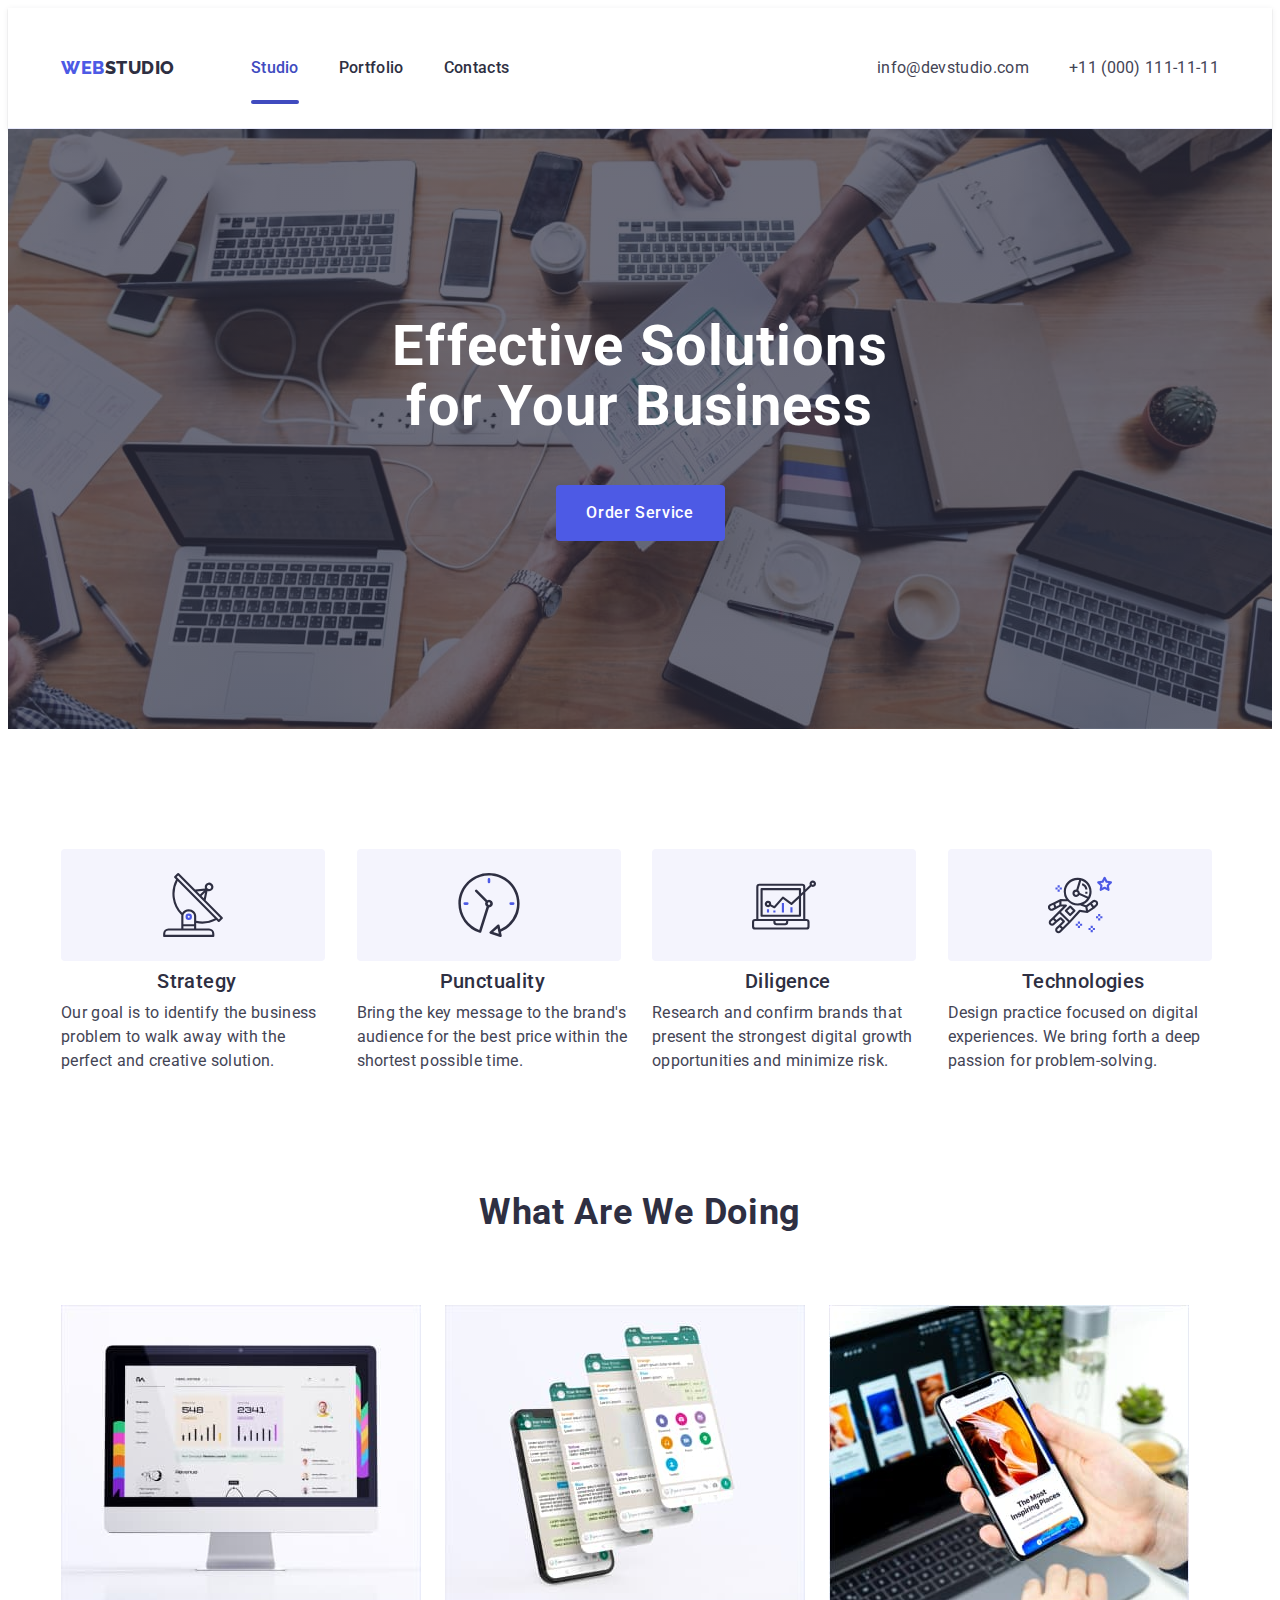
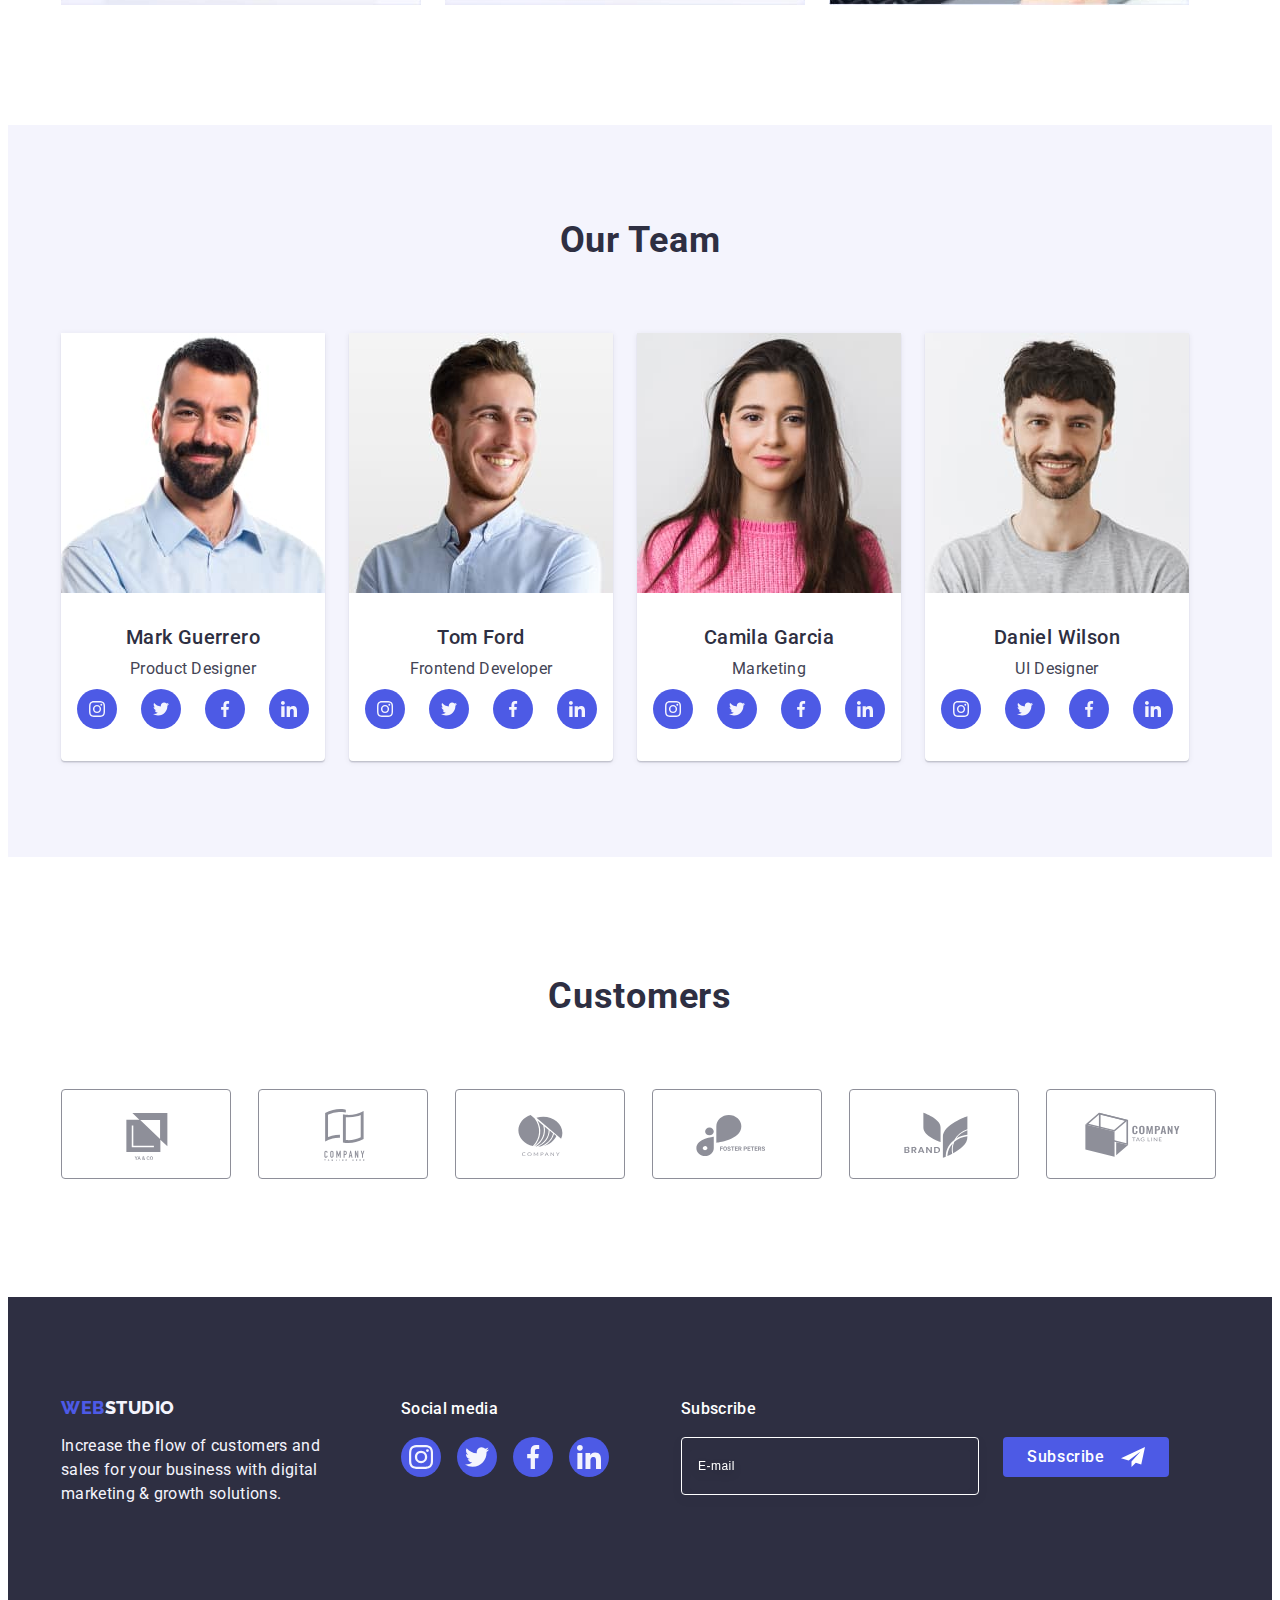
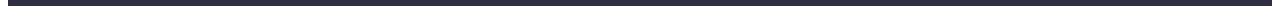
==== commit 1cf2117f: "finish" ====
--- a/index.html
+++ b/index.html
@@ -60,7 +60,7 @@
         </address>
         <button class="menu-open-button js-open-menu" type="button">
           <svg class="menu-open-icon" width="32" height="22">
-            <use href="./images/icons.svg#icon-charm_menu-hamburger-1"></use>
+            <use href="./images/icons.svg#icon-menu-hamburger"></use>
           </svg>
         </button>
       </div>
@@ -133,7 +133,7 @@
       </section>
       <section class="section-hover">
         <div class="container hover-container">
-          <h2 class="hover">What are we doing</h2>
+          <h2 class="hover-titel">What are we doing</h2>
           <ul class="hover-list list">
             <li class="hover">
               <img
@@ -662,7 +662,7 @@
             <label for="user-privacy" class="checkbox-label"
               ><span class="label-span">
                 <svg class="checkbox-icon" width="10" height="8">
-                  <use href="./images/icons.svg#icon-property-1click"></use>
+                  <use href="./images/icons.svg#icon-vector"></use>
                 </svg>
               </span>
               I accept the terms and conditions of the
--- a/css/styles.css
+++ b/css/styles.css
@@ -80,7 +80,7 @@
     letter-spacing: 0.03em;
     text-transform: uppercase;
     color: var(--logo-color);
-    margin-right: 76px;
+    margin-right: 249px;
     display: block;
 }
 
@@ -153,7 +153,7 @@
 
 .header-address {
     font-style: normal;
-    margin-left: auto;
+
 }
 
 .header-address-link {
@@ -180,6 +180,13 @@
     margin: 0 auto;
     padding-top: 112px;
     padding-bottom: 112px;
+}
+
+@media (min-device-pixel-ratio: 2), (min-resolution: 192dpi),
+(min-resolution: 2dppx) {
+    .main-section-button {
+        background-image: linear-gradient(rgba(46, 47, 66, 0.7), rgba(46, 47, 66, 0.7)), url(../images/people-office.jpg);
+    }
 }
 
 .main-section-button {
@@ -269,6 +276,7 @@
     letter-spacing: 0.02em;
     margin-bottom: 8px;
     color: var(--title-color);
+    text-align: center;
 }
 
 .intermedia-text {
@@ -305,6 +313,7 @@
     text-transform: capitalize;
     color: var(--title-color);
     text-align: center;
+    margin-bottom: 72px;
 }
 
 /* TEAM */
@@ -316,7 +325,7 @@
 .section-team {
     min-width: 294px;
     background-color: var(--footer-text-color);
-    padding: 120px 0 120px;
+    padding: 96px 0 96px;
 }
 
 .team-img {
@@ -368,7 +377,9 @@
     line-height: 1.5;
     letter-spacing: 0.02em;
     text-align: center;
-    color: var(--iten-color)
+    color: var(--iten-color);
+    margin-bottom: 8px;
+    
 }
 
 .team-list-soc {
@@ -390,7 +401,6 @@
     display: flex;
     align-items: center;
     justify-content: center;
-    margin-top: 8px;
     transition: background-color 250ms cubic-bezier(0.4, 0, 0.2, 1);
 }
 
@@ -806,7 +816,7 @@
     align-items: center;
     justify-content: center;
     fill: transparent;
-
+    margin-right: 8px;
 }
 
 
@@ -843,7 +853,10 @@
     box-shadow: 0px 4px 4px 0px rgba(0, 0, 0, 0.15);
 }
 
-
+.modal-button:hover,
+.modal-button:focus {
+    background-color: var(--about-color);
+}
 
 /* PORTFOLIO */
 
@@ -977,6 +990,12 @@
 .filters {
     padding-top: 48px;
     padding-bottom: 120px;
+    padding-left: 16px;
+    padding-right: 16px;
+}
+
+.filters-container {
+    margin: 0 auto;
 }
 
 .filters-list {
@@ -1094,6 +1113,7 @@
     line-height: 1.2;
     letter-spacing: 0.02em;
     color: var(--title-color);
+    margin-bottom: 8px;
 }
 
 .row-text {
@@ -1148,7 +1168,7 @@
     min-width: 32px;
     height: 22px;
     padding: 0;
-    fill: #2e2f42;
+    background-color: #FFFFFF;
 }
 
 .menu-open-icon {
@@ -1168,8 +1188,12 @@
     justify-content: space-between;
     overflow: auto;
     margin: auto;
-}
-
+    transform: translateX(100%);
+}
+
+.mob-menu.is-open {
+    transform: translateX(0);
+}
 
 .menu-close-button {
     cursor: pointer;
@@ -1178,7 +1202,7 @@
     padding: 0;
     background: #e7e9fc;
     opacity: 0.7;
-    border: 1px solid #8e8f99;
+    border: 1px solid #2E2F42;
     border-radius: 50%;
     margin-left: auto;
     margin-bottom: 32px;
@@ -1203,6 +1227,8 @@
 }
 
 
+
+
 .active {
     color: #404bbf;
 }
@@ -1213,6 +1239,10 @@
     display: block;
 }
 
+.mob-address-list {
+    display: grid;
+    gap: 40px;
+}
 
 .mob-address-link {
     letter-spacing: 0.02em;
@@ -1226,9 +1256,7 @@
     font-size: 36px;
     line-height: 1.11;
     color: #4d5ae5;
-    margin-bottom: 40px;
     text-transform: capitalize;
-
 }
 
 .mail {
@@ -1237,10 +1265,22 @@
     line-height: 1.2;
 }
 
+.footer-soc-item {
+    width: 40px;
+    height: 40px;
+    border-radius: 50%;
+    background-color: #4d5ae5;
+    padding: 8px;
+}
+
 .mob-soc-list {
     display: flex;
-    justify-content: ;
+    justify-content: start;
     gap: 54px;
+}
+
+.soc-icons {
+    fill: #F4F4FD;
 }
 
 .mob-address-link:hover,
@@ -1248,4 +1288,9 @@
 .mob-menu-link:hover,
 .mob-menu-link:focus {
     color: #404bbf;
-}+}
+
+.footer-soc-item:hover,
+.footer-soc-item:focus {
+    background-color: #404BBF;
+}
--- a/css/media.css
+++ b/css/media.css
@@ -252,6 +252,10 @@
 
     /* HOVER */
 
+    .section-hover {
+        display: flex;
+    }
+
     .hover-img {
         display: block;
     }
@@ -268,11 +272,15 @@
 
     .hover-list {
         display: flex;
-        align-items: center;
+        align-items: baseline;
         gap: 24px;
     }
 
     .hover {
+        margin-bottom: 0;
+    }
+
+    .hover-titel {
         font-weight: 700;
         font-size: 36px;
         line-height: 1.11;
@@ -280,6 +288,7 @@
         text-transform: capitalize;
         color: var(--title-color);
         text-align: center;
+        margin-bottom: 72px;
     }
 
     /* TEAM */
@@ -359,7 +368,6 @@
         display: flex;
         align-items: center;
         justify-content: center;
-        margin-top: 8px;
         transition: background-color 250ms cubic-bezier(0.4, 0, 0.2, 1);
     }
 
@@ -468,7 +476,7 @@
         line-height: 1.5;
         letter-spacing: 0.02em;
         color: var(--footer-text-color);
-        max-width: 264px;
+        min-width: 264px;
     }
 
     /* SOCIAL-MEDIA */
@@ -514,7 +522,6 @@
     }
 
     .footer-form-container {
-        margin-bottom: 16px;
         font-weight: 500;
         font-size: 16px;
         line-height: 1.5;
@@ -999,7 +1006,6 @@
         padding: 32px 16px;
         border: 1px solid #e7e9fc;
         border-top: none;
-        margin-bottom: 8px;
     }
 
     .row-cover-wrap {
@@ -1059,6 +1065,7 @@
         line-height: 1.2;
         letter-spacing: 0.02em;
         color: var(--title-color);
+        margin-bottom: 8px;
     }
 
     .row-text {
@@ -1118,6 +1125,7 @@
         box-shadow: 0px 2px 1px rgba(46, 47, 66, 0.08),
             0px 1px 1px rgba(46, 47, 66, 0.16),
             0px 1px 6px rgba(46, 47, 66, 0.08);
+    
     }
 
     .header-container {
@@ -1127,6 +1135,7 @@
         padding-bottom: 16px;
         padding-left: 0;
         padding-right: 0;
+        height: 72px;
     }
 
     .header-nav {
@@ -1219,11 +1228,18 @@
         display: flex;
         flex-wrap: wrap;
         margin-left: 121px;
+        gap: 12px;
     }
 
     .header-address {
         font-style: normal;
         margin-left: auto;
+    }
+
+    .header-address-item {
+        height: 14px;
+        justify-content: center;
+        display: flex;
     }
 
     .header-address-link {
@@ -1255,6 +1271,14 @@
         padding-top: 112px;
         padding-bottom: 112px;
     }
+
+    @media (min-device-pixel-ratio: 2), (min-resolution: 192dpi), (min-resolution: 2dppx) {
+        .main-section-button {
+            background-image: linear-gradient(rgba(46, 47, 66, 0.7), rgba(46, 47, 66, 0.7)),
+                    url(../images/people-office.jpg);
+        }
+    }
+
 
     .main-section-button {
         background-color: var(--title-color);
@@ -1352,6 +1376,7 @@
         letter-spacing: 0.02em;
         margin-bottom: 8px;
         color: var(--title-color);
+        text-align: start;
     }
 
     .intermedia-text {
@@ -1473,7 +1498,6 @@
         display: flex;
         align-items: center;
         justify-content: center;
-        margin-top: 8px;
         transition: background-color 250ms cubic-bezier(0.4, 0, 0.2, 1);
     }
 
@@ -1953,12 +1977,14 @@
 
     .header-portfolio {
         border-bottom: 1px solid #e7e9fc;
+        height: 72px;
     }
 
     .prt-header-container {
         display: flex;
         justify-content: space-between;
         padding: 16px 0;
+        height: 72px;
     }
 
     .logo {
@@ -2048,6 +2074,14 @@
         display: flex;
         flex-wrap: wrap;
         margin-left: 121px;
+        gap: 12px;
+    }
+
+    .address-item {
+        width: 119px;
+        height: 14px;
+        justify-content: center;
+        display: flex;
     }
 
     .address-text {
@@ -2204,6 +2238,7 @@
         line-height: 1.2;
         letter-spacing: 0.02em;
         color: var(--title-color);
+        margin-bottom: 8px;
     }
 
     .row-text {
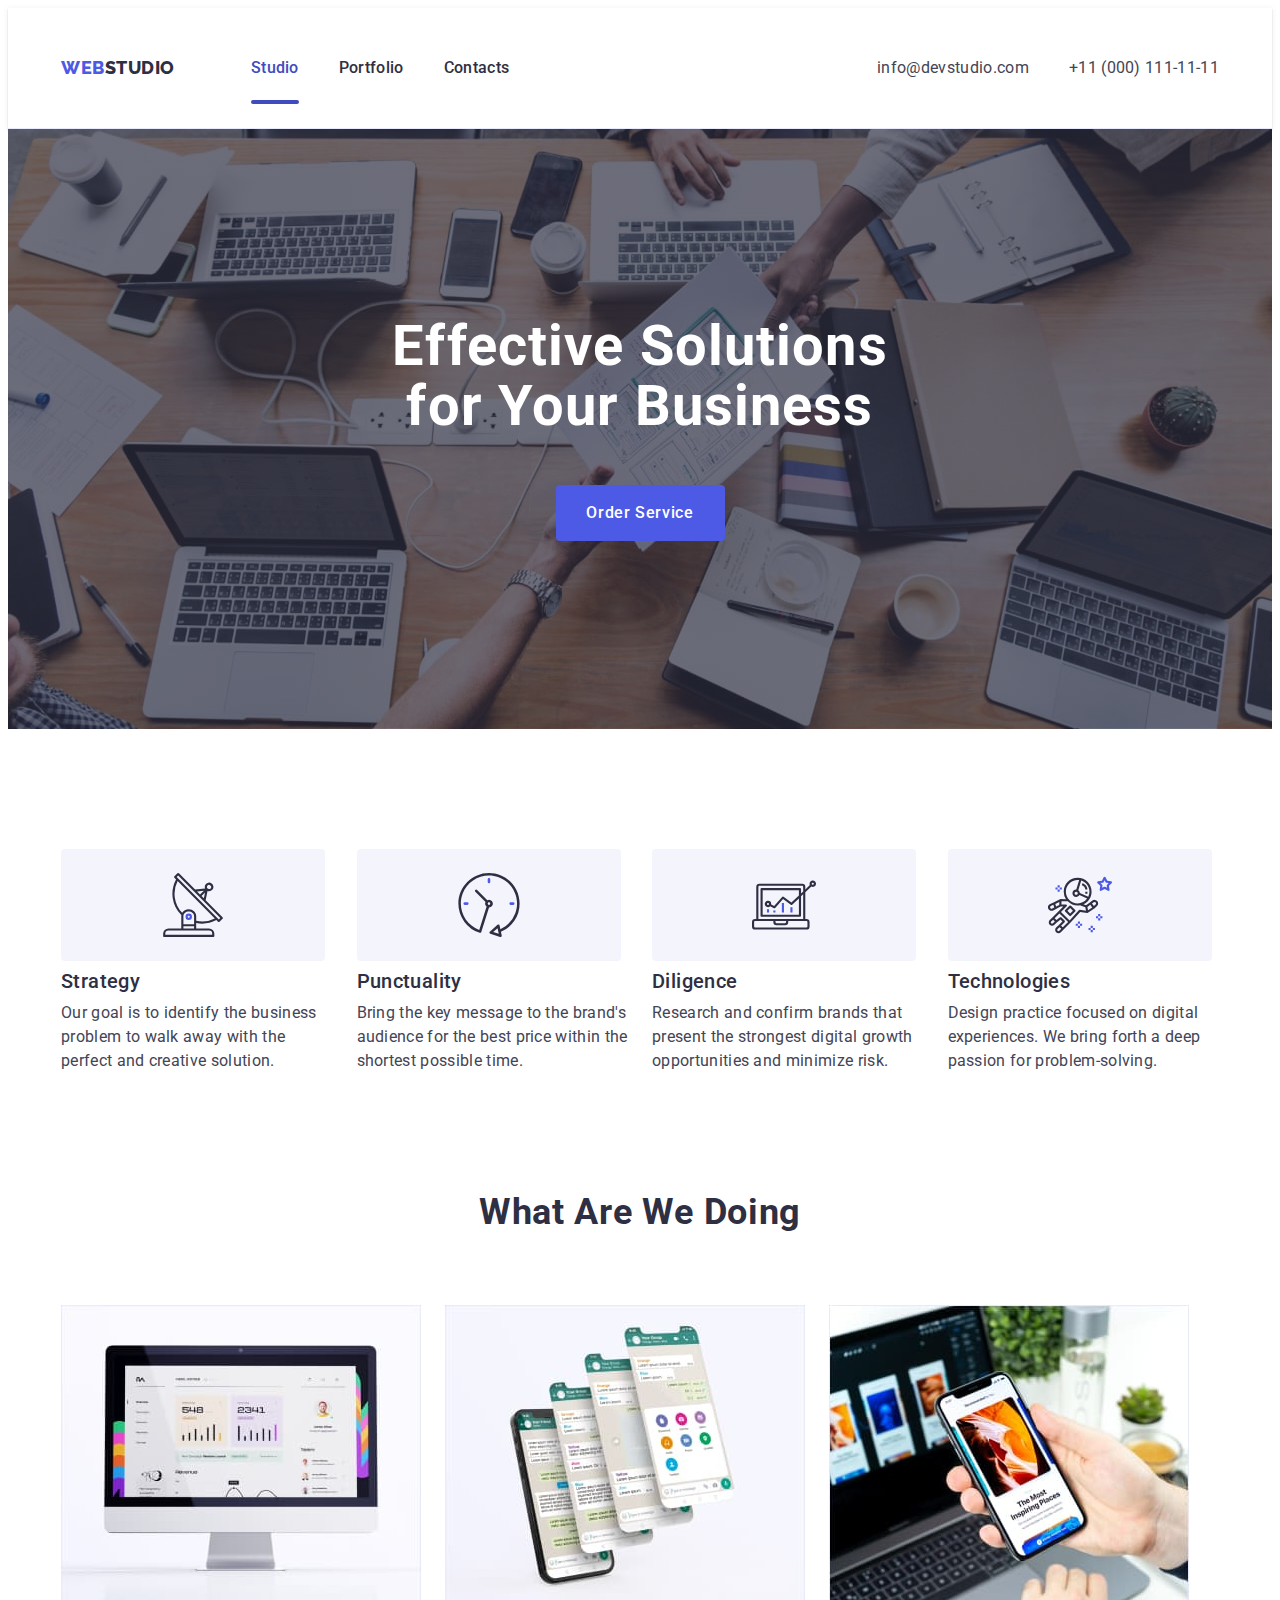
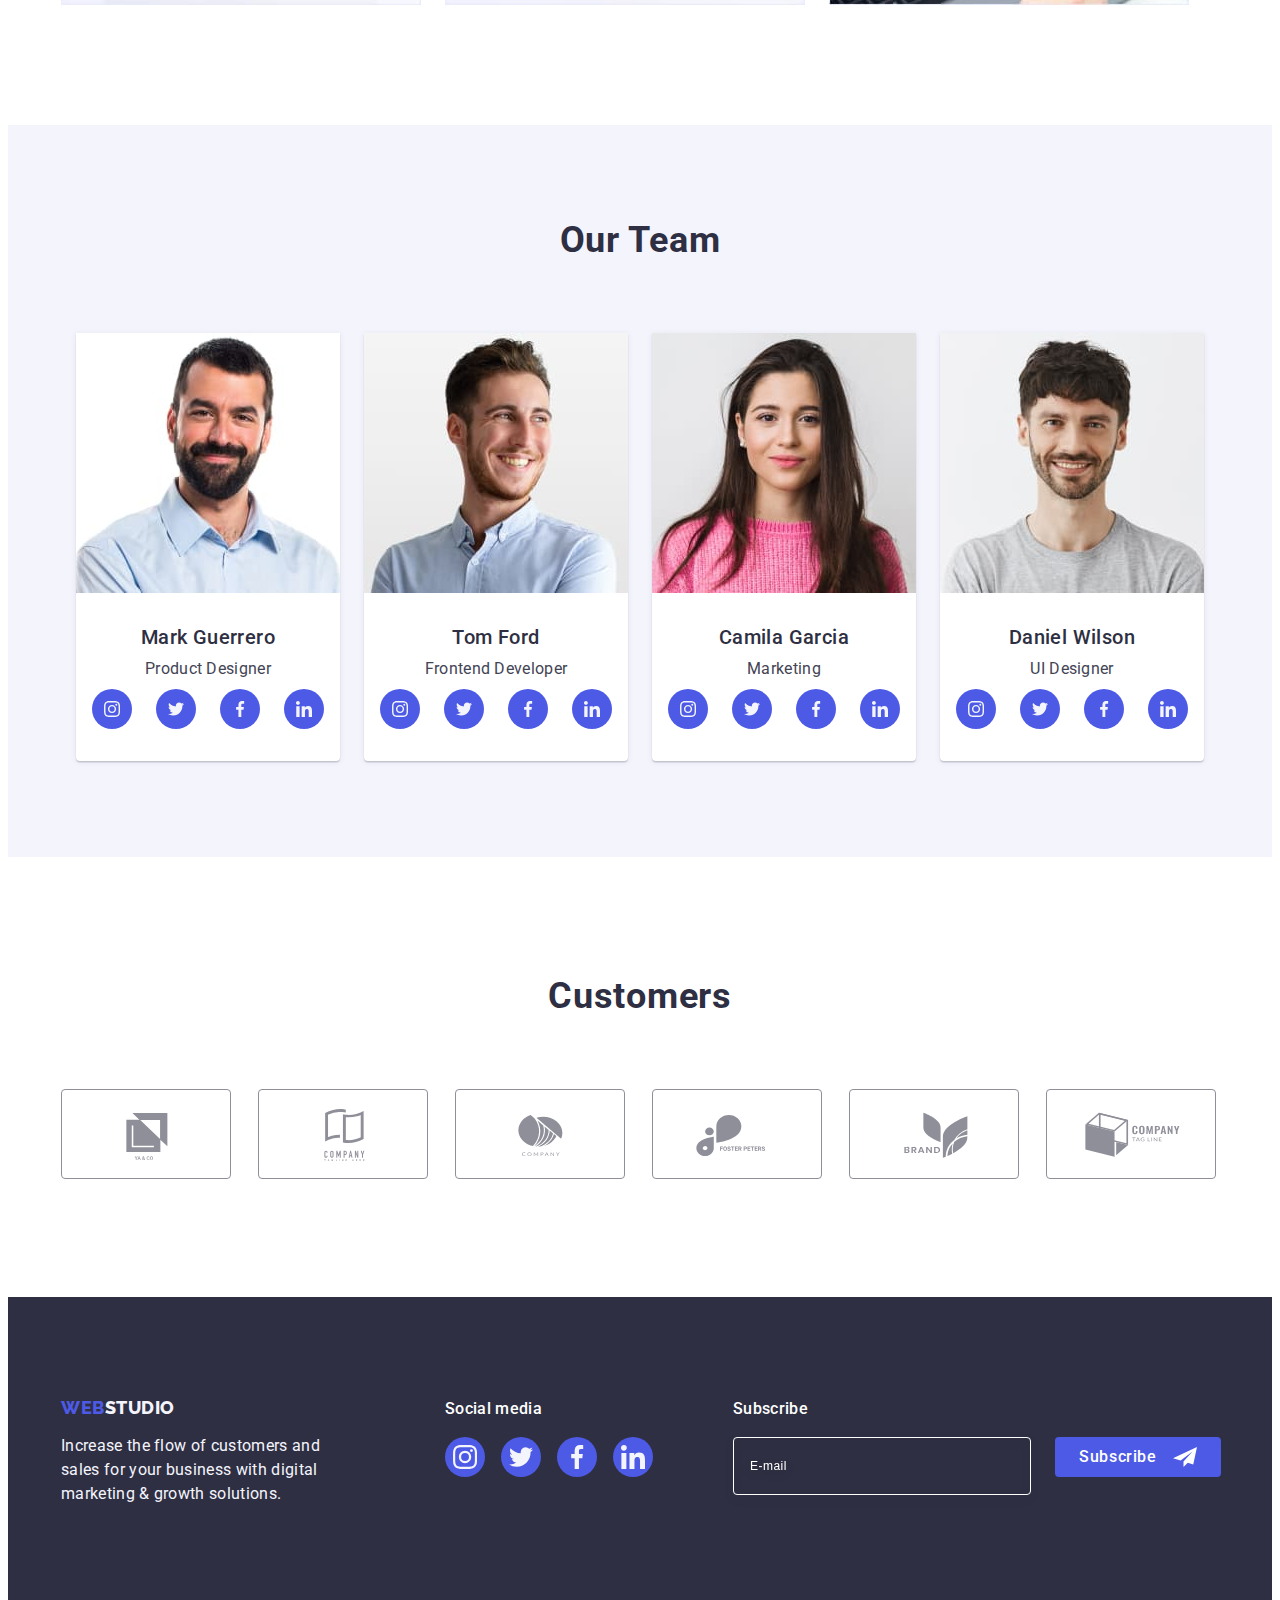
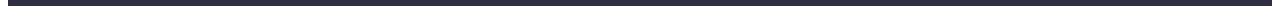
==== commit df252e7b: "finish" ====
--- a/index.html
+++ b/index.html
@@ -172,6 +172,7 @@
             <li class="team-item">
               <img
                 class="team-img"
+                srcset="./images/team-1.jpg 1x, ./images/team-1@2x.jpg 2x"
                 src="./images/team-1.jpg"
                 alt="team"
                 width="264"
@@ -235,6 +236,7 @@
             <li class="team-item">
               <img
                 class="team-img"
+                srcset="./images/team-2.jpg 1x, ./images/team-2@2x.jpg 2x"
                 src="./images/team-2.jpg"
                 alt="team"
                 width="264"
@@ -298,6 +300,7 @@
             <li class="team-item">
               <img
                 class="team-img"
+                srcset="./images/team-3.jpg 1x, ./images/team-3@2x.jpg 2x"
                 src="./images/team-3.jpg"
                 alt="team"
                 width="264"
@@ -362,6 +365,7 @@
               <img
                 class="team-img"
                 src="./images/team-4.jpg"
+                srcset="./images/team-4.jpg 1x, ./images/team-4@2x.jpg 2x"
                 alt="team"
                 width="264"
                 height="260"
--- a/css/styles.css
+++ b/css/styles.css
@@ -38,7 +38,7 @@
 }
 
 .container {
-    width: 426px;
+    min-width: 320px;
     padding-left: 15px;
     padding-right: 15px;
     margin: 0 auto;
@@ -80,7 +80,6 @@
     letter-spacing: 0.03em;
     text-transform: uppercase;
     color: var(--logo-color);
-    margin-right: 249px;
     display: block;
 }
 
@@ -328,6 +327,7 @@
     padding: 96px 0 96px;
 }
 
+
 .team-img {
     display: block;
 }
@@ -347,7 +347,7 @@
     display: flex;
     flex-wrap: wrap;
     gap: 72px;
-
+    justify-content: center;
 }
 
 .team {
@@ -950,11 +950,6 @@
     background-color: #404BBF;
 }
 
-.address {
-    font-style: normal;
-    display: flex;
-}
-
 .address-list {
     display: none;
 }
@@ -990,8 +985,6 @@
 .filters {
     padding-top: 48px;
     padding-bottom: 120px;
-    padding-left: 16px;
-    padding-right: 16px;
 }
 
 .filters-container {
@@ -1097,6 +1090,7 @@
     display: flex;
     flex-wrap: wrap;
     gap: 48px 0;
+    justify-content: center;
 }
 
 .row-item {
@@ -1177,18 +1171,18 @@
 
 .mob-menu {
     position: fixed;
-    width: 100vw;
-    height: 100vh;
+    width: 100%;
+    height: 100%;
     top: 0;
     z-index: 2;
     background-color: #fff;
-    padding: 24px 40px 40px;
+    padding: 24px 24px 40px 40px;
     display: flex;
     flex-direction: column;
     justify-content: space-between;
     overflow: auto;
     margin: auto;
-    transform: translateX(100%);
+    transform: translateX(-100%);
 }
 
 .mob-menu.is-open {
--- a/css/media.css
+++ b/css/media.css
@@ -241,6 +241,7 @@
         letter-spacing: 0.02em;
         margin-bottom: 8px;
         color: var(--title-color);
+        text-align: start;
     }
 
     .intermedia-text {
@@ -253,7 +254,7 @@
     /* HOVER */
 
     .section-hover {
-        display: flex;
+        display: block;
     }
 
     .hover-img {
@@ -439,7 +440,8 @@
     .footer-container {
         display: flex;
         align-items: baseline;
-        flex-direction: inherit;
+        gap: 0;
+        flex-direction: row;
     }
 
 
@@ -479,7 +481,15 @@
         min-width: 264px;
     }
 
+    .index-container {
+        margin-right: 120px;
+    }
+
     /* SOCIAL-MEDIA */
+
+    .social-media-container {
+        margin-right: 80px;
+    }
 
     .social-media {
         font-weight: 500;
@@ -1077,6 +1087,10 @@
 
     /* FOOTER */
 
+    .portfolio-footer-container {
+        margin-right: 120px;
+    }
+
     .portfolio-footer {
         background-color: var(--title-color);
         padding: 100px 0;
@@ -1115,7 +1129,6 @@
         width: 736px;
         padding-left: 15px;
         padding-right: 15px;
-
     }
 
     /* HEADER */
@@ -1135,7 +1148,7 @@
         padding-bottom: 16px;
         padding-left: 0;
         padding-right: 0;
-        height: 72px;
+        min-height: 72px;
     }
 
     .header-nav {
